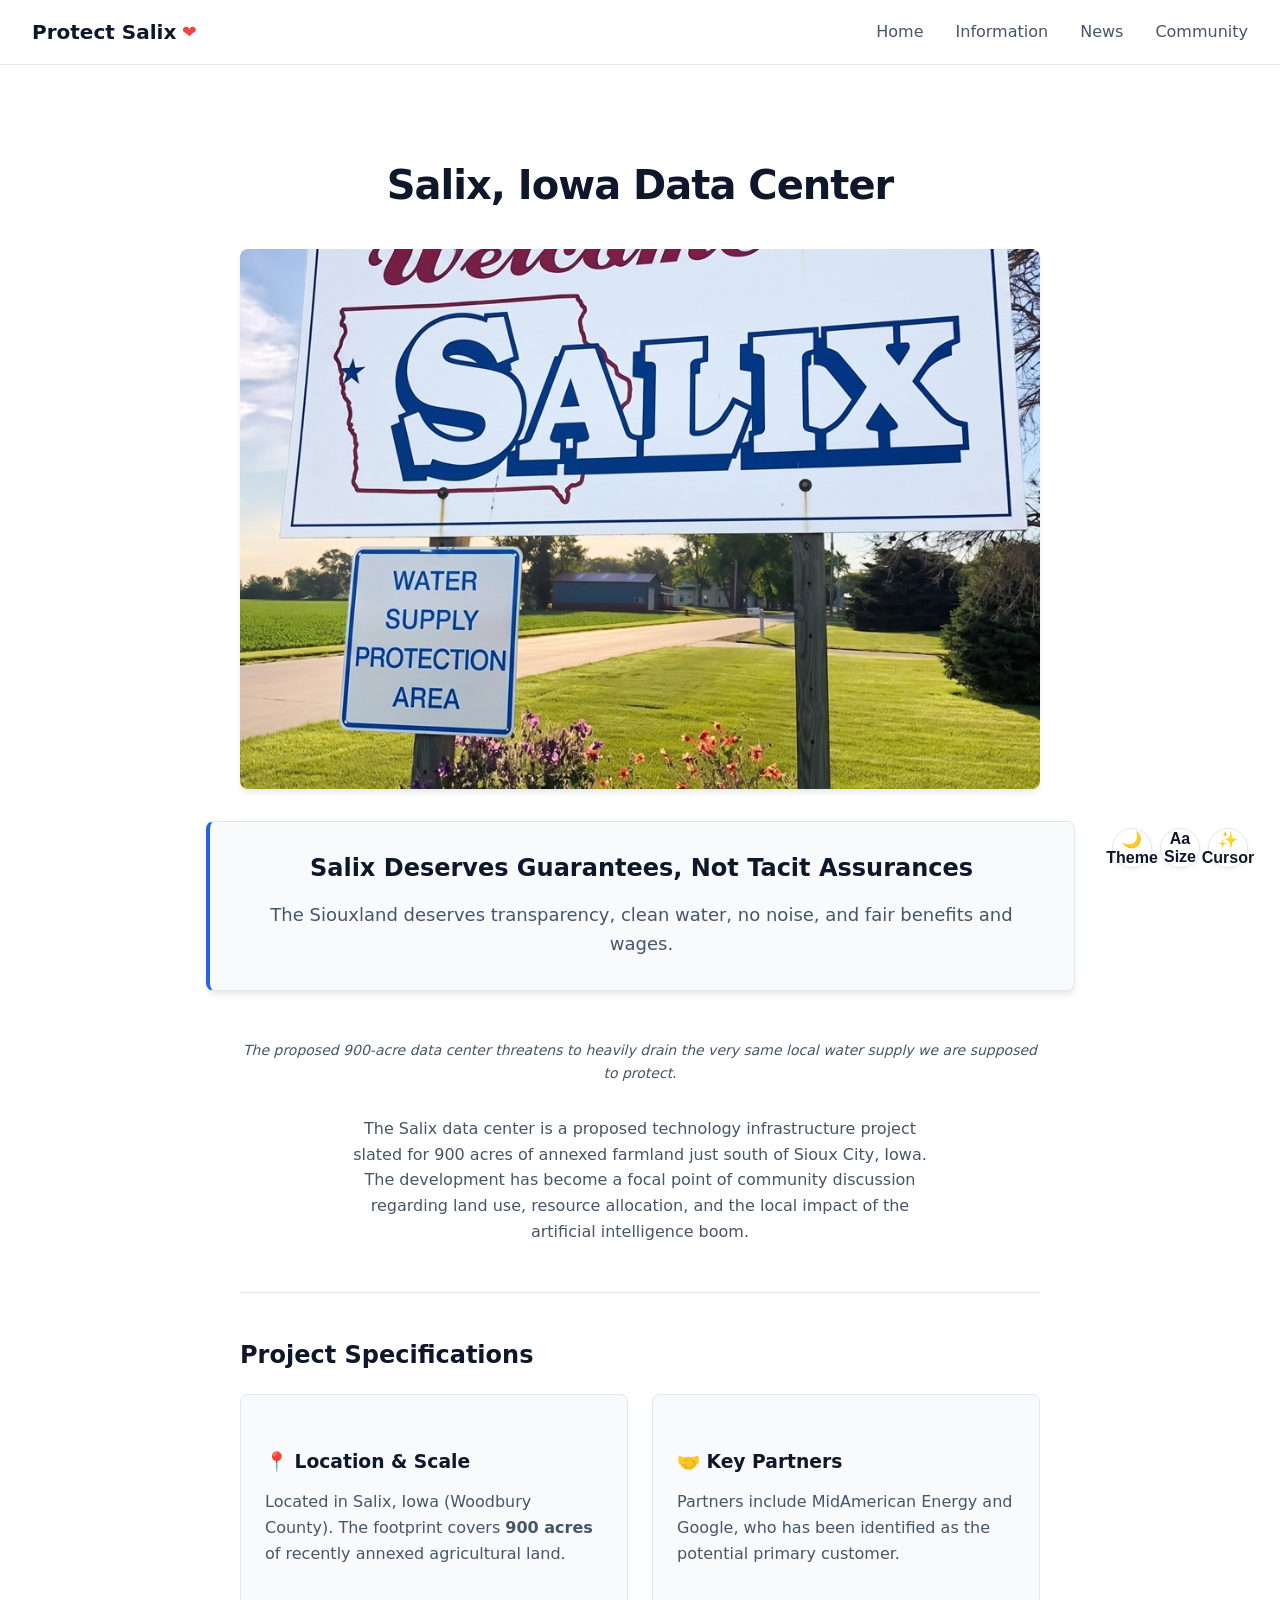
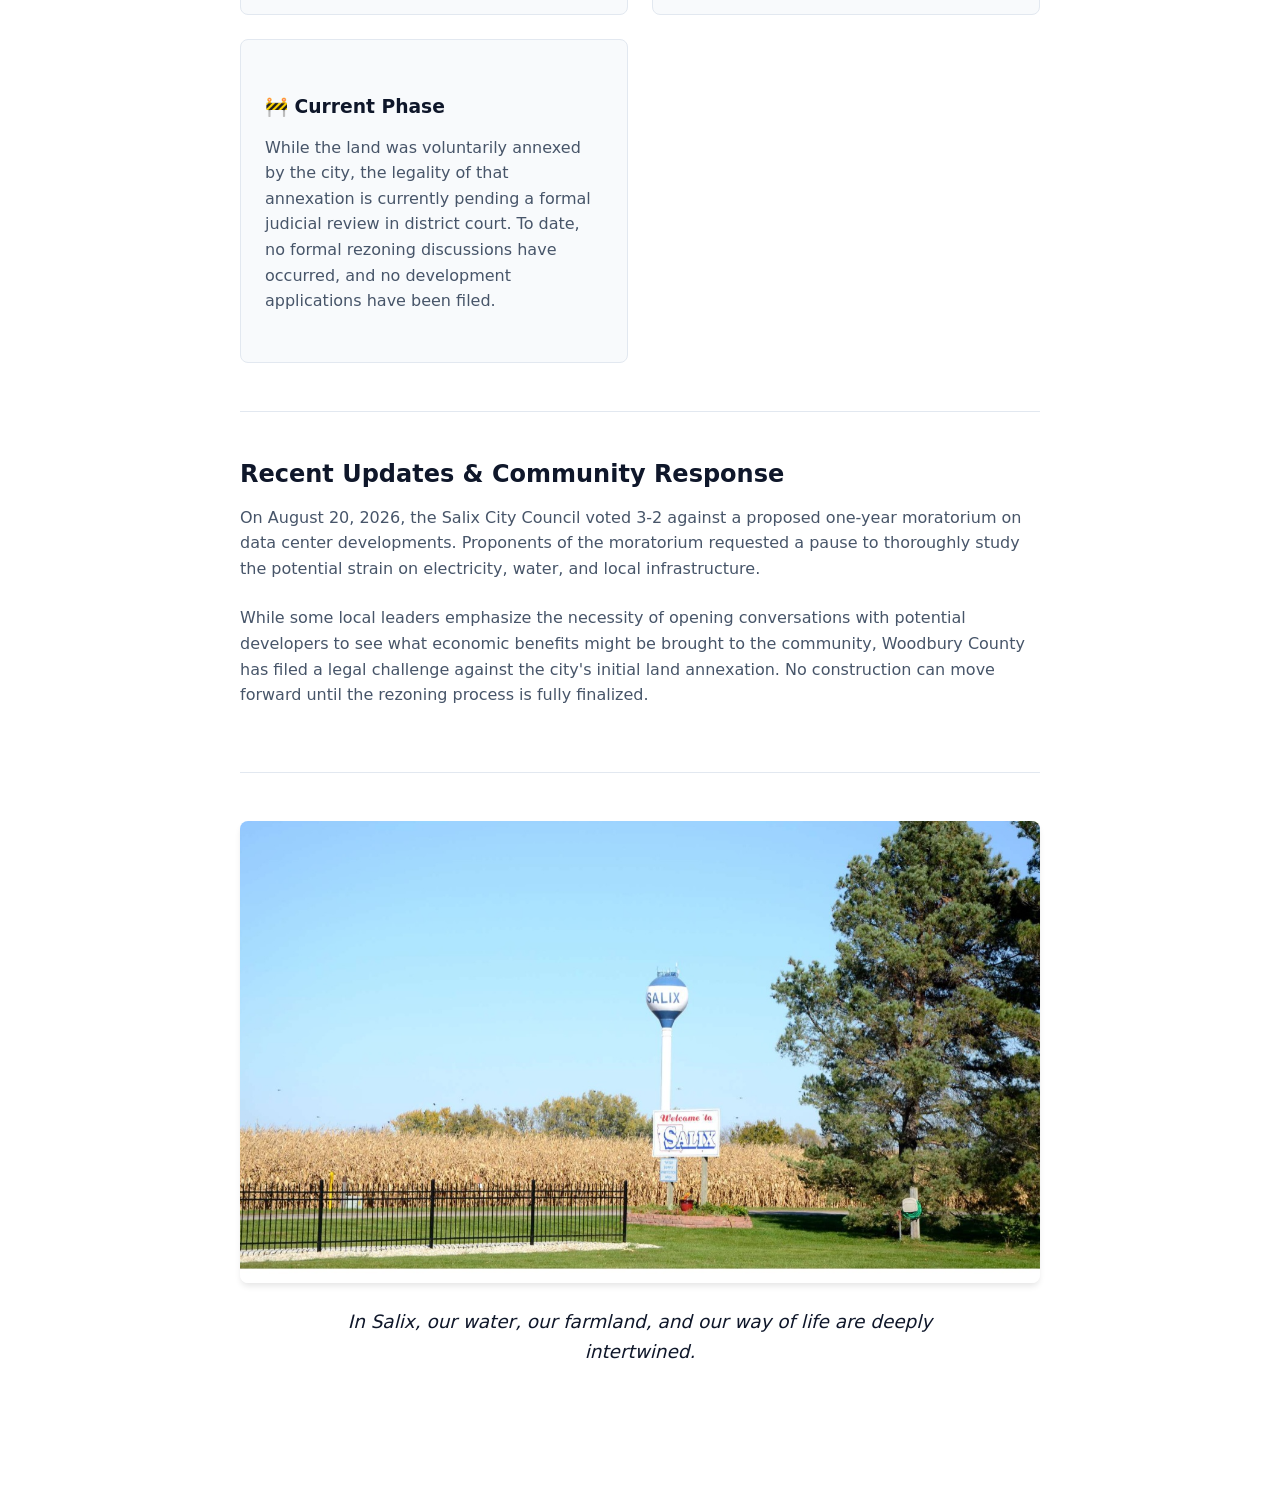
==== index.html @ e9c8220f "Update index.html" ====
<!DOCTYPE html>
<html lang="en">
<head>
    <meta charset="UTF-8">
    <meta name="viewport" content="width=device-width, initial-scale=1.0">
    
    <!-- Primary Meta Tags -->
    <title>Protect Salix ❤️ - Salix, Iowa Data Center</title>
    <meta name="title" content="Salix, Iowa Data Center Project - Protect Salix">
    <meta name="description" content="Information and community advocacy regarding the proposed 900-acre Salix, Iowa Data Center project. Demanding guarantees for water, energy, and infrastructure.">
    <link rel="canonical" href="https://salixiowadatacenter.com/">

    <!-- Open Graph / Facebook -->
    <meta property="og:type" content="website">
    <meta property="og:url" content="https://salixiowadatacenter.com/">
    <meta property="og:title" content="Salix, Iowa Data Center Project - Protect Salix">
    <meta property="og:description" content="The Siouxland deserves transparency, clean water, no noise, and fair benefits and wages. Learn more about the proposed 900-acre data center.">
    <meta property="og:site_name" content="Protect Salix">

    <!-- Twitter -->
    <meta property="twitter:card" content="summary_large_image">
    <meta property="twitter:url" content="https://salixiowadatacenter.com/">
    <meta property="twitter:title" content="Salix, Iowa Data Center Project - Protect Salix">
    <meta property="twitter:description" content="The Siouxland deserves transparency, clean water, no noise, and fair benefits and wages. Learn more about the proposed 900-acre data center.">

    <link rel="stylesheet" href="assets/main.css">
    <script src="assets/nav.js"></script>
</head>
<body>
    
    <site-nav></site-nav>

    <!-- Main content container uses semantic <main> tag for WCAG -->
    <main class="content">
        
        <!-- Unified, Centered Hero Section -->
        <div class="hero-container">
            <h1>Salix, Iowa Data Center</h1>

            <!-- Salix Community Sign (Constrained & Clickable with dynamic caption data) -->
            <img src="assets/images/salixsign02.jpg" alt="Welcome to Salix, Iowa and Water Supply Protection Area sign" class="responsive-img hero-img" onclick="openLightbox(this)" data-caption="The proposed 900-acre data center threatens to heavily drain the very same local water supply we are supposed to protect.">
            
            <!-- Modern Callout Box (Pulled up via CSS to overlap the image) -->
            <div class="callout hero-callout">
                <h2>Salix Deserves Guarantees, Not Tacit Assurances</h2>
                <p>The Siouxland deserves transparency, clean water, no noise, and fair benefits and wages.</p>
            </div>

            <!-- Contextual Environmental Caption -->
            <p class="image-caption" style="margin-bottom: 0;">The proposed 900-acre data center threatens to heavily drain the very same local water supply we are supposed to protect.</p>
        </div>

        <p style="text-align: center; max-width: 600px; margin: 0 auto 3rem auto;">
            The Salix data center is a proposed technology infrastructure project slated for 900 acres of annexed farmland just south of Sioux City, Iowa. The development has become a focal point of community discussion regarding land use, resource allocation, and the local impact of the artificial intelligence boom.
        </p>
        
        <hr>

        <h2>Project Specifications</h2>
        <!-- Modern Card Grid Layout -->
        <div class="card-grid">
            <div class="card">
                <h3>📍 Location & Scale</h3>
                <p>Located in Salix, Iowa (Woodbury County). The footprint covers <strong>900 acres</strong> of recently annexed agricultural land.</p>
            </div>
            <div class="card">
                <h3>🤝 Key Partners</h3>
                <p>Partners include MidAmerican Energy and Google, who has been identified as the potential primary customer.</p>
            </div>
            <div class="card">
                <h3>🚧 Current Phase</h3>
                <p>While the land was voluntarily annexed by the city, the legality of that annexation is currently pending a formal judicial review in district court. To date, no formal rezoning discussions have occurred, and no development applications have been filed.</p>
            </div>
        </div>

        <hr>

        <h2>Recent Updates & Community Response</h2>
        <p>On August 20, 2026, the Salix City Council voted 3-2 against a proposed one-year moratorium on data center developments. Proponents of the moratorium requested a pause to thoroughly study the potential strain on electricity, water, and local infrastructure.</p> 
        
        <p>While some local leaders emphasize the necessity of opening conversations with potential developers to see what economic benefits might be brought to the community, Woodbury County has filed a legal challenge against the city's initial land annexation. No construction can move forward until the rezoning process is fully finalized.</p>

        <!-- Bottom Emphasis Image -->
        <hr style="margin-top: 4rem;">
        
        <div class="hero-container" style="margin-bottom: 1rem;">
            <img src="assets/images/salixsign03.jpg" alt="Salix water tower rising above golden cornfields" class="responsive-img hero-img" style="margin-top: 0;" onclick="openLightbox(this)" data-caption="In Salix, our water, our farmland, and our way of life are deeply intertwined.">
            <p class="image-caption" style="font-size: 1.15rem; font-weight: 500; color: var(--text-color); margin-top: 1.5rem; max-width: 600px;">
                In Salix, our water, our farmland, and our way of life are deeply intertwined.
            </p>
        </div>

    </main>

    <!-- Hidden Lightbox Modal -->
    <div id="image-lightbox" class="lightbox" onclick="this.style.display='none'">
        <span class="lightbox-close" aria-label="Close lightbox">&times;</span>
        <img class="lightbox-content" id="lightbox-img" alt="Enlarged view of the image">
        <div class="lightbox-caption" id="lightbox-text"></div>
    </div>

    <!-- Script to trigger Lightbox dynamically -->
    <script>
        function openLightbox(imgElement) {
            const lightbox = document.getElementById('image-lightbox');
            const lightboxImg = document.getElementById('lightbox-img');
            const lightboxText = document.getElementById('lightbox-text');
            
            lightbox.style.display = "flex";
            lightboxImg.src = imgElement.src;
            
            // Pull the specific caption dynamically from the clicked image
            const caption = imgElement.getAttribute('data-caption');
            if (caption) {
                lightboxText.textContent = caption;
                lightboxText.style.display = "block";
            } else {
                lightboxText.style.display = "none";
            }
        }
    </script>

    <script src="assets/components.js"></script>
</body>
</html>
---- assets/main.css ----
/* ==========================================
   CSS Variables & WCAG 2.1 Theming
   ========================================== */
:root {
    --bg-color: #ffffff;
    --text-color: #0f172a; /* Slate 900 for high contrast */
    --text-muted: #475569; /* Slate 600 */
    --card-bg: #f8fafc;
    --border-color: #e2e8f0;
    --accent: #2563eb; /* Accessible Blue */
    --focus-ring: #3b82f6;
}

body.dark-mode {
    --bg-color: #0f172a; /* Slate 900 */
    --text-color: #f8fafc; /* Slate 50 */
    --text-muted: #94a3b8; /* Slate 400 */
    --card-bg: #1e293b; /* Slate 800 */
    --border-color: #334155; /* Slate 700 */
    --accent: #60a5fa; 
    --focus-ring: #93c5fd;
}

/* ==========================================
   Base & Typography (WCAG Compliant)
   ========================================== */
body {
    background-color: var(--bg-color);
    color: var(--text-color);
    font-family: system-ui, -apple-system, "Segoe UI", Roboto, sans-serif;
    font-size: 16px; /* Base scalable size */
    line-height: 1.6; /* WCAG requires at least 1.5 */
    transition: background-color 0.3s ease, color 0.3s ease, font-size 0.3s ease;
    margin: 0;
    padding: 0;
}

/* WCAG Focus States for Keyboard Navigation */
*:focus-visible {
    outline: 3px solid var(--focus-ring);
    outline-offset: 3px;
    border-radius: 4px;
}

/* Container limits width for readability (WCAG cognitive guidance) */
.content {
    max-width: 800px;
    margin: 0 auto;
    padding: 4rem 2rem;
}

/* Headings */
h1, h2, h3 {
    line-height: 1.2;
    margin-top: 2rem;
    margin-bottom: 1rem;
    color: var(--text-color);
}

h1 {
    font-size: 2.5rem;
    font-weight: 800;
    text-align: center;
    letter-spacing: -0.025em;
}

p {
    margin-bottom: 1.5rem;
    color: var(--text-muted);
}

hr {
    border: 0;
    height: 1px;
    background-color: var(--border-color);
    margin: 3rem 0;
}

/* ==========================================
   Navigation & Mobile Menu
   ========================================== */
.top-nav {
    display: flex;
    justify-content: space-between;
    align-items: center;
    padding: 1rem 2rem;
    background-color: var(--bg-color);
    border-bottom: 1px solid var(--border-color);
    position: sticky;
    top: 0;
    z-index: 1000;
}

.nav-brand {
    font-size: 1.25rem;
    font-weight: 700;
    color: var(--text-color);
    display: flex;
    align-items: center;
}

/* Community Heart Animation */
.nav-heart {
    display: inline-block;
    color: #ef4444; 
    margin-left: 0.35rem;
    font-size: 1.1rem;
    animation: heartbeat 2.5s infinite;
}

@keyframes heartbeat {
    0%, 100% { transform: scale(1); }
    10% { transform: scale(1.2); }
    20% { transform: scale(1); }
    30% { transform: scale(1.2); }
    40% { transform: scale(1); }
}

.nav-links {
    list-style: none;
    display: flex;
    gap: 2rem;
    margin: 0;
    padding: 0;
}

.nav-links a {
    text-decoration: none;
    color: var(--text-muted);
    font-weight: 500;
    transition: color 0.2s ease;
}

.nav-links a:hover {
    color: var(--accent);
}

.mobile-menu-toggle {
    display: none;
    background: transparent;
    border: none;
    color: var(--text-color);
    cursor: pointer;
    padding: 0.5rem;
}

/* ==========================================
   Modern Components (Cards, Callouts & Actions)
   ========================================== */
.callout {
    background-color: var(--card-bg);
    border: 1px solid var(--border-color);
    border-left: 4px solid var(--accent);
    padding: 2rem;
    border-radius: 8px;
    margin: 2rem 0;
    text-align: center;
    box-shadow: 0 4px 6px -1px rgba(0, 0, 0, 0.1);
}

.callout h2 {
    margin-top: 0;
    color: var(--text-color);
    font-size: 1.5rem;
}

.callout p {
    margin-bottom: 0;
    font-size: 1.125rem;
    font-weight: 500;
    color: var(--text-muted);
}

.card-grid {
    display: grid;
    grid-template-columns: repeat(auto-fit, minmax(300px, 1fr));
    gap: 1.5rem;
    margin-top: 1.5rem;
}

.card {
    background-color: var(--card-bg);
    border: 1px solid var(--border-color);
    padding: 1.5rem;
    border-radius: 8px;
}

/* Action Buttons (Community Page) */
.action-container { 
    display: flex; 
    flex-direction: column; 
    gap: 1rem; 
    margin: 2.5rem auto; 
    max-width: 600px; 
}

.action-row { 
    display: flex; 
    gap: 1rem; 
    justify-content: center; 
    flex-wrap: wrap; 
}

.action-btn { 
    display: inline-block; 
    padding: 0.85rem 1.75rem; 
    border-radius: 6px; 
    text-decoration: none; 
    font-weight: 600; 
    text-align: center;
    transition: transform 0.2s, opacity 0.2s, box-shadow 0.2s;
    color: #fff !important;
    box-shadow: 0 4px 6px -1px rgba(0,0,0,0.1);
    flex: 1 1 auto;
    min-width: 200px;
}

.action-btn:hover { 
    opacity: 0.9; 
    transform: translateY(-2px); 
    text-decoration: none; 
    box-shadow: 0 6px 8px -1px rgba(0,0,0,0.15); 
}

/* Unique Colors for Buttons */
.btn-city { background-color: #059669 !important; } /* Emerald Green */
.btn-county { background-color: #475569 !important; } /* Slate Gray */
.btn-petition { background-color: #e11d48 !important; } /* Crimson Red */
.btn-fb { background-color: #1877f2 !important; } /* Official Facebook Blue */

/* Contact Cards Typography */
.contact-role { font-size: 0.85rem; color: var(--text-muted); text-transform: uppercase; letter-spacing: 0.05em; font-weight: 600; display: block; margin-bottom: 0.25rem;}
.contact-link { color: var(--accent); text-decoration: none; font-weight: 500; display: block; margin-top: 0.25rem; }
.contact-link:hover { text-decoration: underline; }

/* ==========================================
   Bottom Right Floating Controls
   ========================================== */
.floating-controls {
    position: fixed;
    bottom: 2rem;
    right: 2rem;
    display: flex;
    flex-direction: row; 
    gap: 0.5rem;
    z-index: 1001; 
}

.floating-controls button {
    background-color: var(--bg-color);
    color: var(--text-color);
    border: 1px solid var(--border-color);
    width: 40px;
    height: 40px;
    border-radius: 50%;
    cursor: pointer;
    font-weight: 600;
    font-size: 1rem;
    display: flex;
    align-items: center;
    justify-content: center;
    transition: all 0.2s ease;
    box-shadow: 0 2px 4px rgba(0,0,0,0.05);
}

.floating-controls button:hover {
    background-color: var(--card-bg);
    transform: translateY(-2px);
}

.floating-controls button[aria-pressed="true"] {
    background-color: var(--text-color);
    color: var(--bg-color);
    border-color: var(--text-color);
}

/* ==========================================
   Cursor Dot Trailer
   ========================================== */
.cursor-dot {
    position: fixed;
    width: 8px;
    height: 8px;
    background-color: var(--accent);
    box-shadow: 0 0 12px var(--accent);
    border-radius: 50%;
    pointer-events: none;
    transform: translate(-50%, -50%);
    animation: fadeOutDot 3.5s ease-out forwards;
    z-index: 9999;
    will-change: transform, opacity;
}

@keyframes fadeOutDot {
    0% { opacity: 1; transform: translate(-50%, -50%) scale(var(--start-scale, 1)); }
    100% { opacity: 0; transform: translate(-50%, -50%) scale(0); }
}

/* ==========================================
   Hero Section Layout
   ========================================== */
.hero-container {
    display: flex;
    flex-direction: column;
    align-items: center;
    margin-bottom: 2rem;
}

.hero-img {
    width: 100%;
    max-height: 60vh; 
    min-height: 350px;
    object-fit: cover; 
    object-position: center bottom; 
    cursor: zoom-in;
    margin: 1.5rem auto 0 auto; 
    border-radius: 8px;
    box-shadow: 0 4px 6px -1px rgba(0, 0, 0, 0.1);
    transition: transform 0.2s ease, box-shadow 0.2s ease;
}

.hero-img:hover {
    box-shadow: 0 8px 15px -3px rgba(0, 0, 0, 0.2);
}

.hero-callout {
    position: relative;
    margin-top: 2rem; 
    width: 100%; 
    box-shadow: 0 4px 6px -1px rgba(0, 0, 0, 0.1);
}

/* General Image Caption */
.image-caption {
    font-size: 0.875rem;
    color: var(--text-muted);
    text-align: center;
    font-style: italic;
    margin-bottom: 2.5rem;
    margin-top: 1rem;
}

/* ==========================================
   Lightbox Modal Overlay
   ========================================== */
.lightbox {
    display: none;
    position: fixed;
    z-index: 9999;
    left: 0;
    top: 0;
    width: 100%;
    height: 100%;
    background-color: rgba(0, 0, 0, 0.85);
    align-items: center;
    justify-content: center;
    flex-direction: column;
    padding: 2rem;
    box-sizing: border-box;
    cursor: zoom-out;
    backdrop-filter: blur(4px);
}

.lightbox-content {
    max-width: 100%;
    max-height: 85vh;
    border-radius: 8px;
    box-shadow: 0 0 20px rgba(0, 0, 0, 0.5);
    object-fit: contain;
}

.lightbox-close {
    position: absolute;
    top: 20px;
    right: 30px;
    color: #f8fafc;
    font-size: 3rem;
    font-weight: bold;
    cursor: pointer;
    line-height: 1;
    transition: color 0.2s ease;
}

.lightbox-close:hover {
    color: #ef4444;
}

.lightbox-caption {
    margin-top: 1rem;
    color: #f8fafc;
    font-size: 1.125rem;
    text-align: center;
    max-width: 800px;
    font-weight: 500;
}

/* ==========================================
   Mobile & Tablet Optimizations
   ========================================== */
@media (max-width: 768px) {
    /* Main container breathing room */
    .content {
        padding: 2rem 1.25rem;
    }
    
    /* Scale down headers */
    h1 {
        font-size: 2rem;
        margin-top: 1rem;
    }

    /* Fix the hero image crop for phones */
    .hero-img {
        min-height: auto; /* Removes the rigid desktop height */
        aspect-ratio: 4 / 3; /* Forces a landscape rectangle regardless of screen width */
        max-height: none;
    }
    
    /* Adjust Callout Box */
    .callout {
        padding: 1.5rem 1rem;
    }
    .callout h2 {
        font-size: 1.25rem;
    }

    /* Tucks the floating controls tighter into the corner */
    .floating-controls {
        bottom: 1rem;
        right: 1rem;
        transform: scale(0.9);
        transform-origin: bottom right;
    }

    /* Mobile Nav Rules */
    .mobile-menu-toggle {
        display: block;
    }
    .nav-links {
        display: none;
        flex-direction: column;
        position: absolute;
        top: 100%;
        left: 0;
        right: 0;
        background-color: var(--bg-color);
        padding: 0.5rem 0;
        border-bottom: 1px solid var(--border-color);
        box-shadow: 0 4px 6px -1px rgba(0, 0, 0, 0.1);
        gap: 0; 
    }
    .nav-links.active {
        display: flex;
    }
    .nav-links li {
        width: 100%;
    }
    .nav-links a {
        display: block;
        padding: 1rem 2rem;
        width: 100%;
        box-sizing: border-box;
    }
    .nav-links a:hover {
        background-color: var(--card-bg);
    }
}
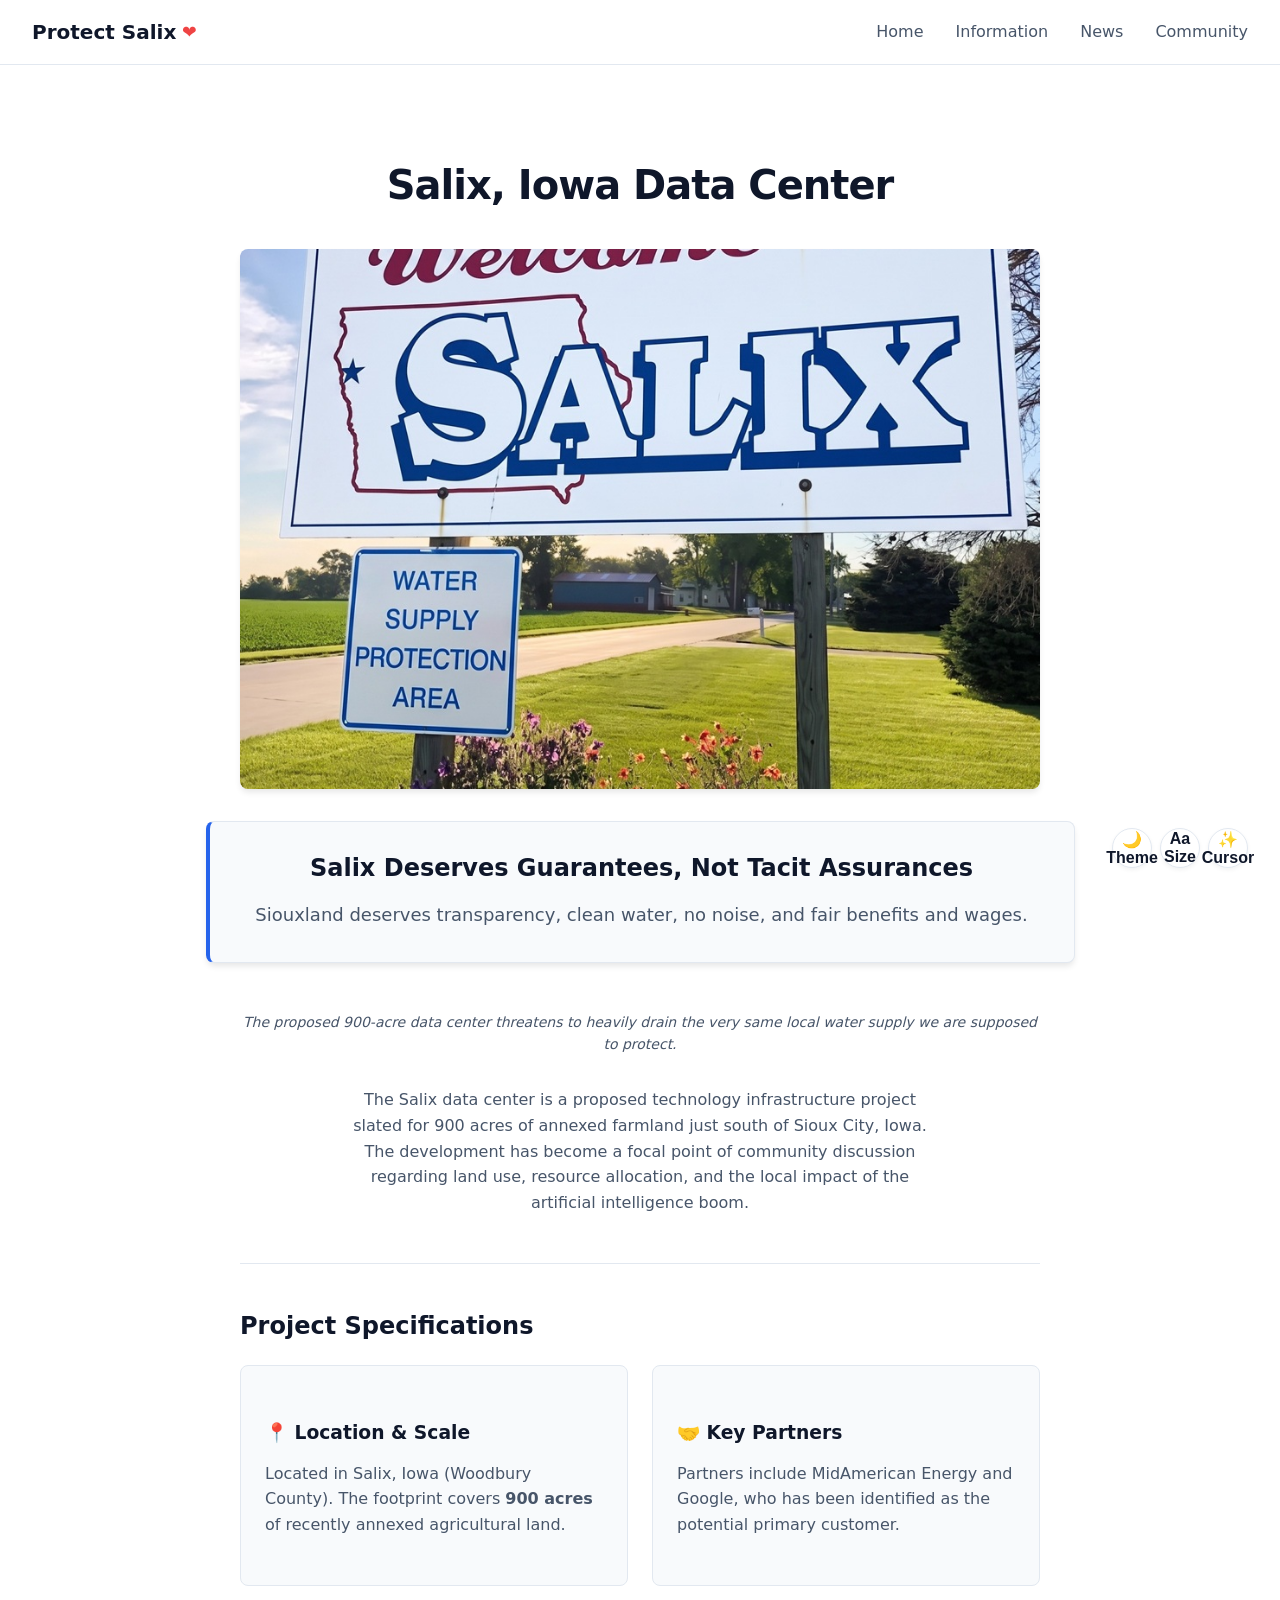
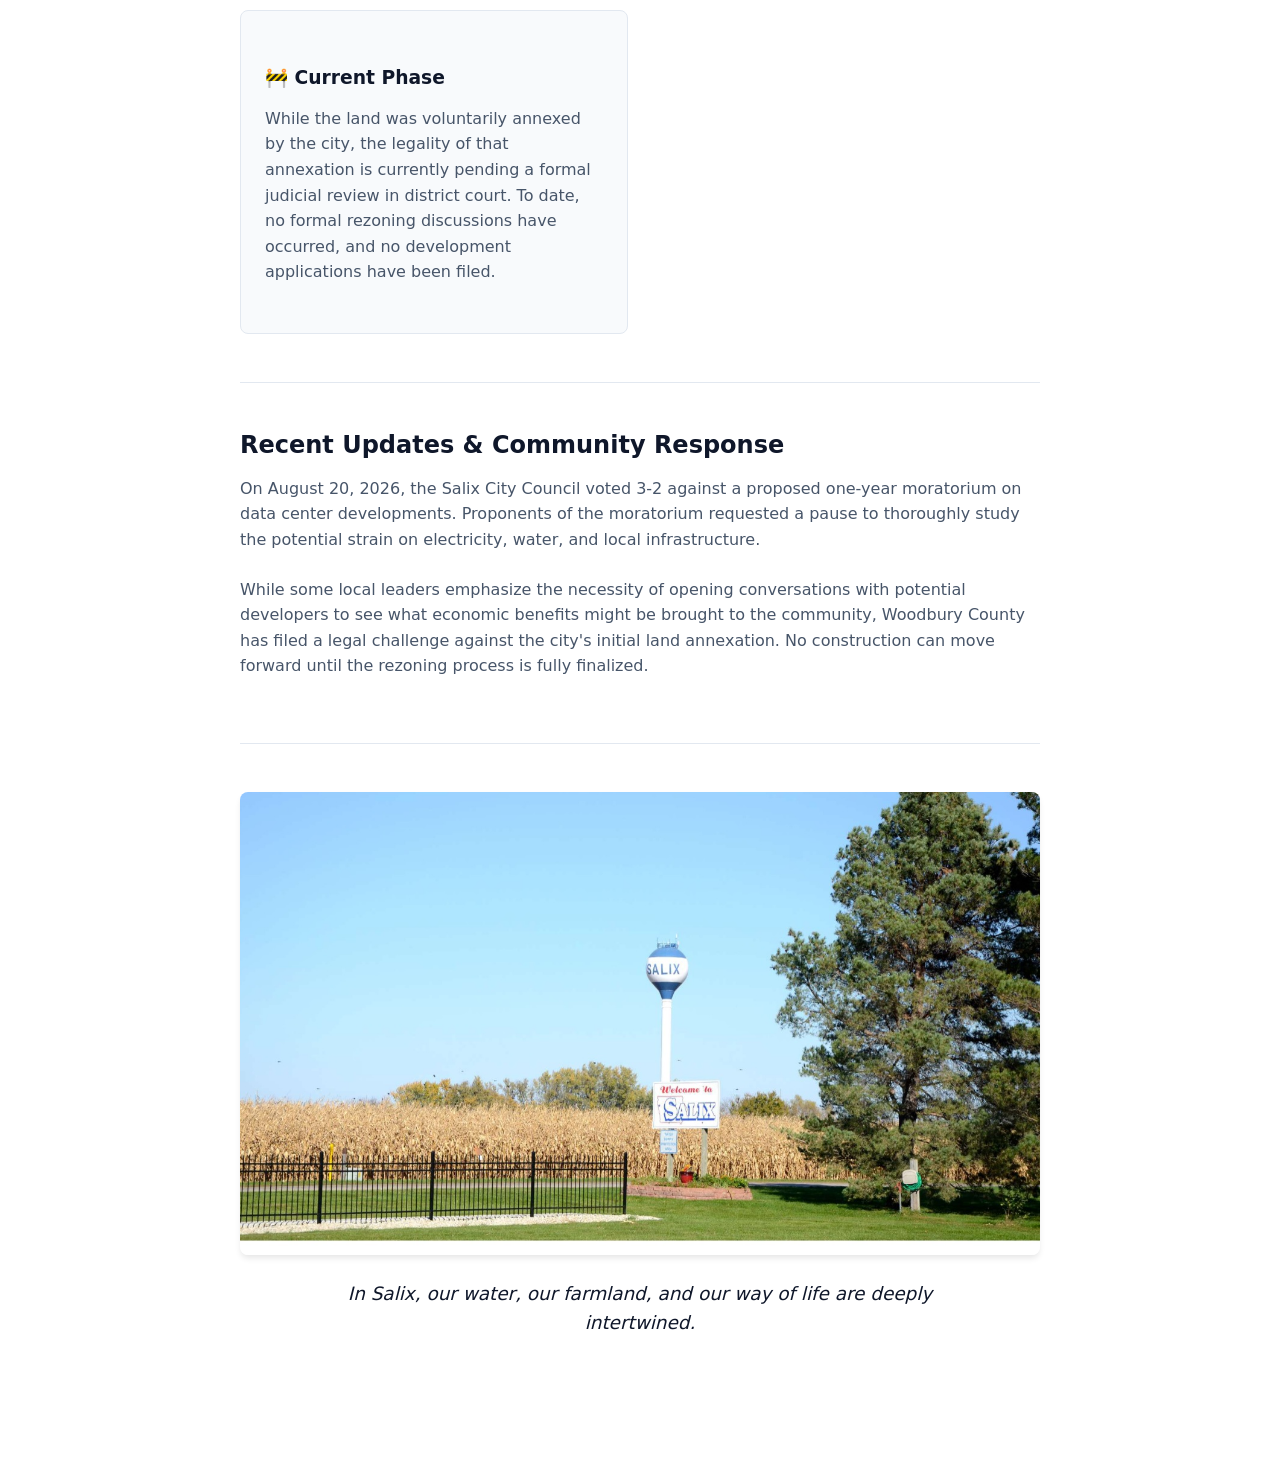
==== commit b256e769: "Update index.html" ====
--- a/index.html
+++ b/index.html
@@ -14,16 +14,17 @@
     <meta property="og:type" content="website">
     <meta property="og:url" content="https://salixiowadatacenter.com/">
     <meta property="og:title" content="Salix, Iowa Data Center Project - Protect Salix">
-    <meta property="og:description" content="The Siouxland deserves transparency, clean water, no noise, and fair benefits and wages. Learn more about the proposed 900-acre data center.">
+    <meta property="og:description" content="Siouxland deserves transparency, clean water, no noise, and fair benefits and wages. Learn more about the proposed 900-acre data center.">
     <meta property="og:site_name" content="Protect Salix">
 
     <!-- Twitter -->
     <meta property="twitter:card" content="summary_large_image">
     <meta property="twitter:url" content="https://salixiowadatacenter.com/">
     <meta property="twitter:title" content="Salix, Iowa Data Center Project - Protect Salix">
-    <meta property="twitter:description" content="The Siouxland deserves transparency, clean water, no noise, and fair benefits and wages. Learn more about the proposed 900-acre data center.">
+    <meta property="twitter:description" content="Siouxland deserves transparency, clean water, no noise, and fair benefits and wages. Learn more about the proposed 900-acre data center.">
 
-    <link rel="stylesheet" href="assets/main.css">
+    <!-- Cache-busting version parameter added below -->
+    <link rel="stylesheet" href="assets/main.css?v=3">
     <script src="assets/nav.js"></script>
 </head>
 <body>
@@ -43,7 +44,7 @@
             <!-- Modern Callout Box (Pulled up via CSS to overlap the image) -->
             <div class="callout hero-callout">
                 <h2>Salix Deserves Guarantees, Not Tacit Assurances</h2>
-                <p>The Siouxland deserves transparency, clean water, no noise, and fair benefits and wages.</p>
+                <p>Siouxland deserves transparency, clean water, no noise, and fair benefits and wages.</p>
             </div>
 
             <!-- Contextual Environmental Caption -->
--- a/assets/main.css
+++ b/assets/main.css
@@ -183,6 +183,23 @@
     border: 1px solid var(--border-color);
     padding: 1.5rem;
     border-radius: 8px;
+}
+
+/* Inset Box for Meeting Videos */
+.video-inset {
+    margin-top: 1rem; 
+    padding: 0.75rem; 
+    background-color: rgba(245, 158, 11, 0.05); /* Very light amber tint */
+    border-radius: 6px; 
+    border: 1px solid rgba(245, 158, 11, 0.2);
+}
+
+/* Ensure the text inside the inset respects dark mode */
+.video-inset p {
+    color: var(--text-color) !important;
+}
+.video-inset span {
+    color: var(--text-muted) !important;
 }
 
 /* Action Buttons (Community Page) */
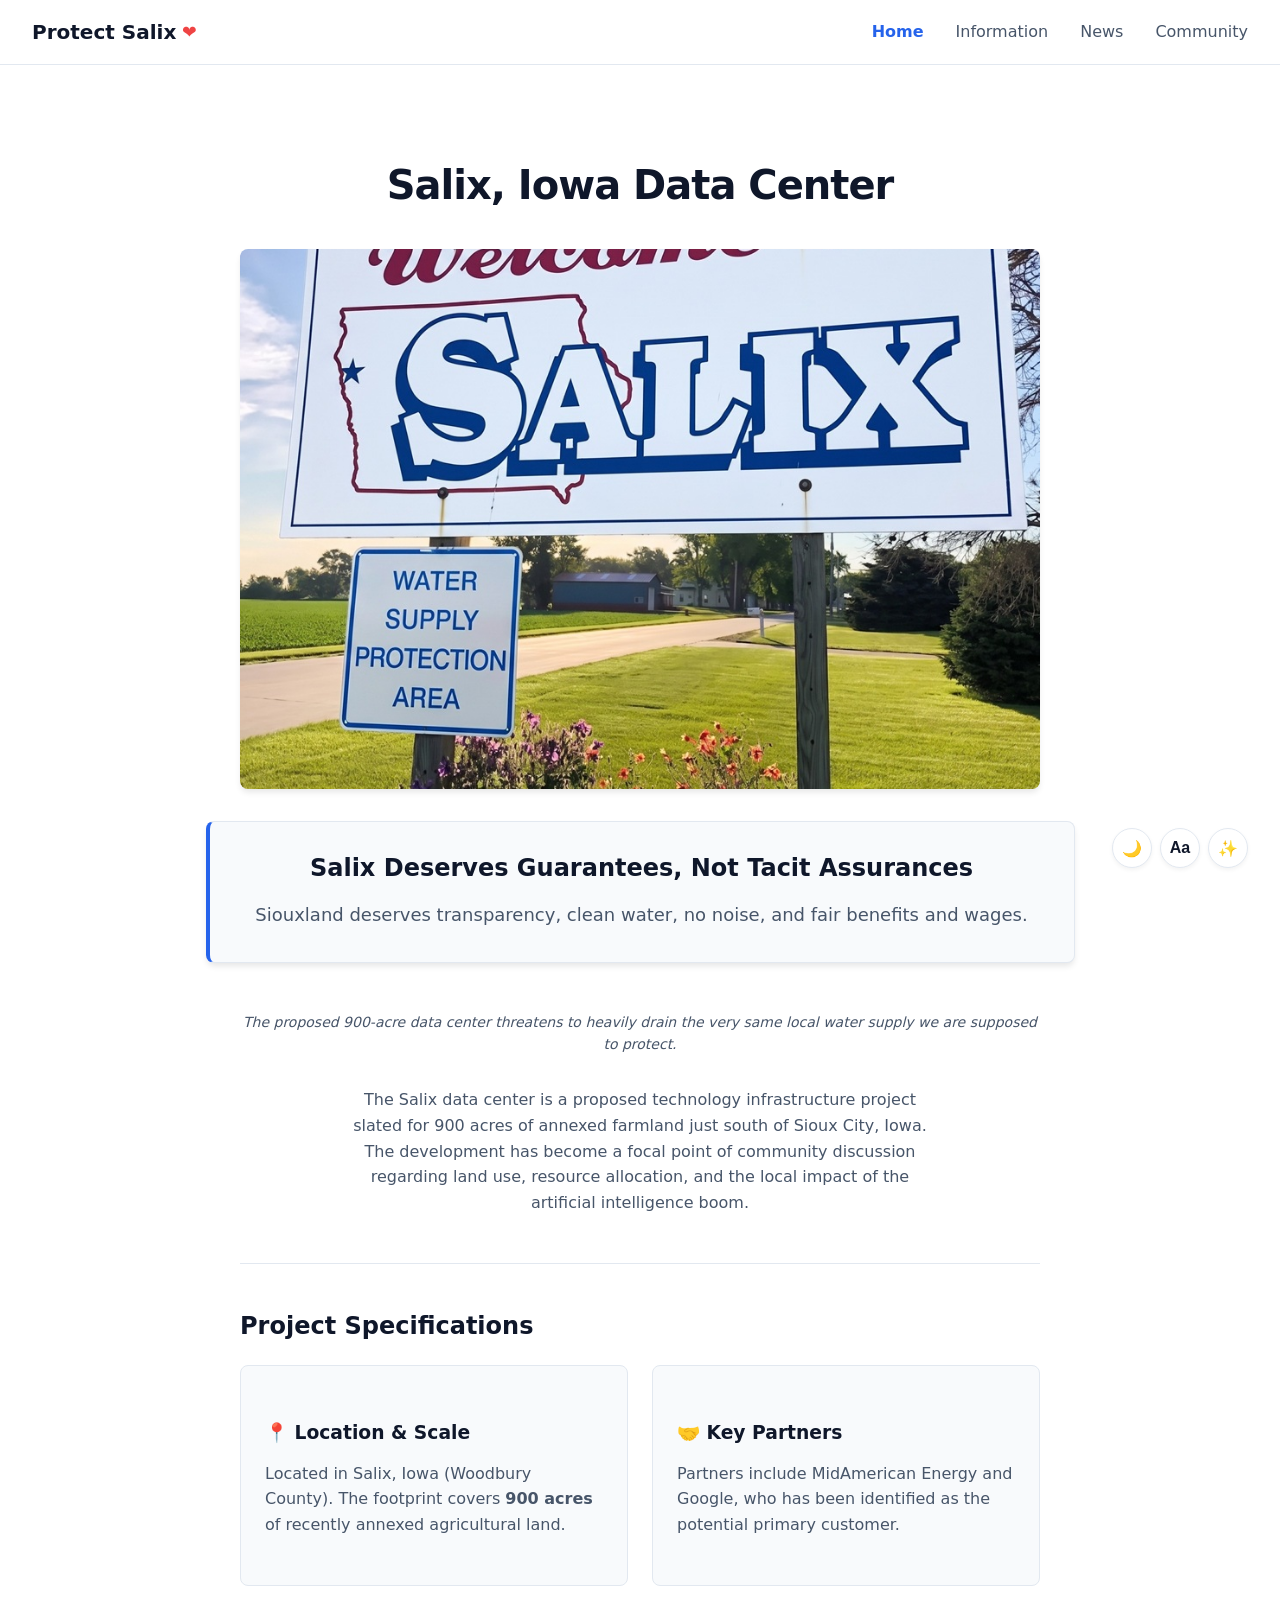
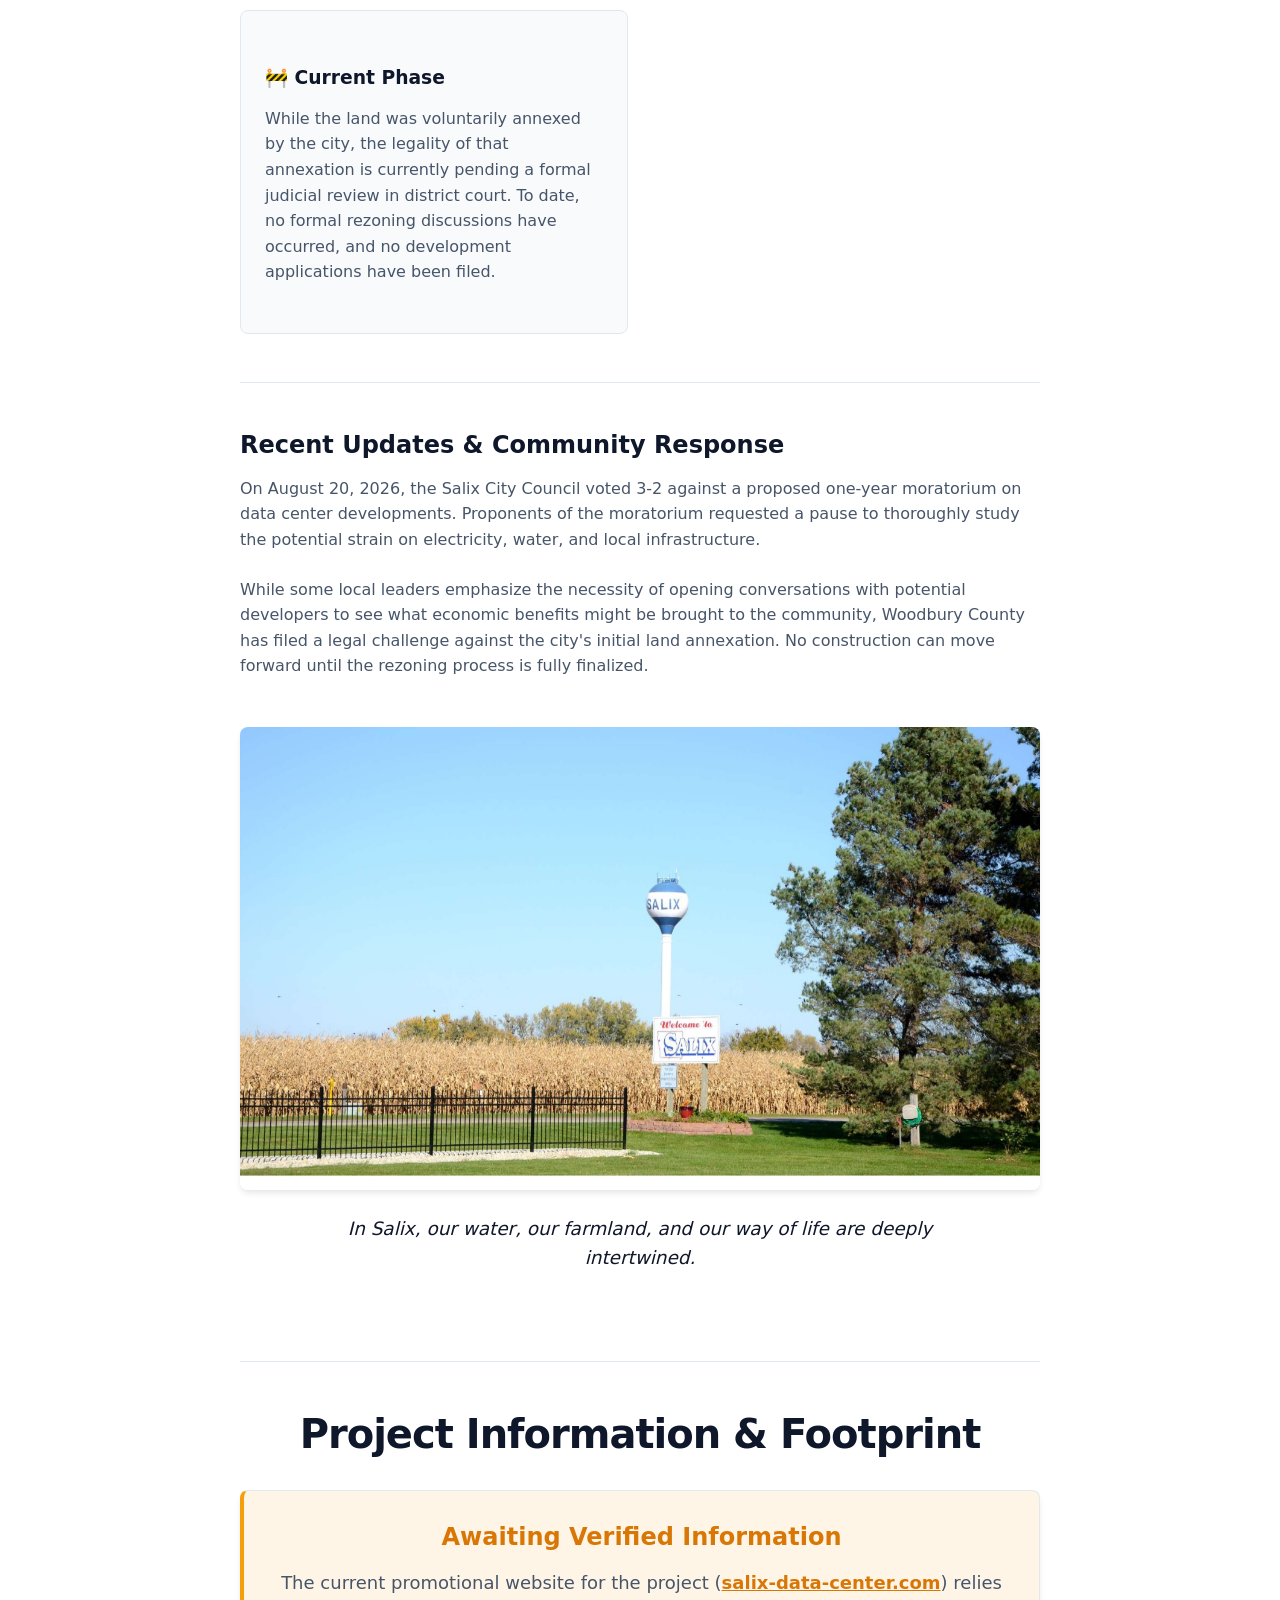
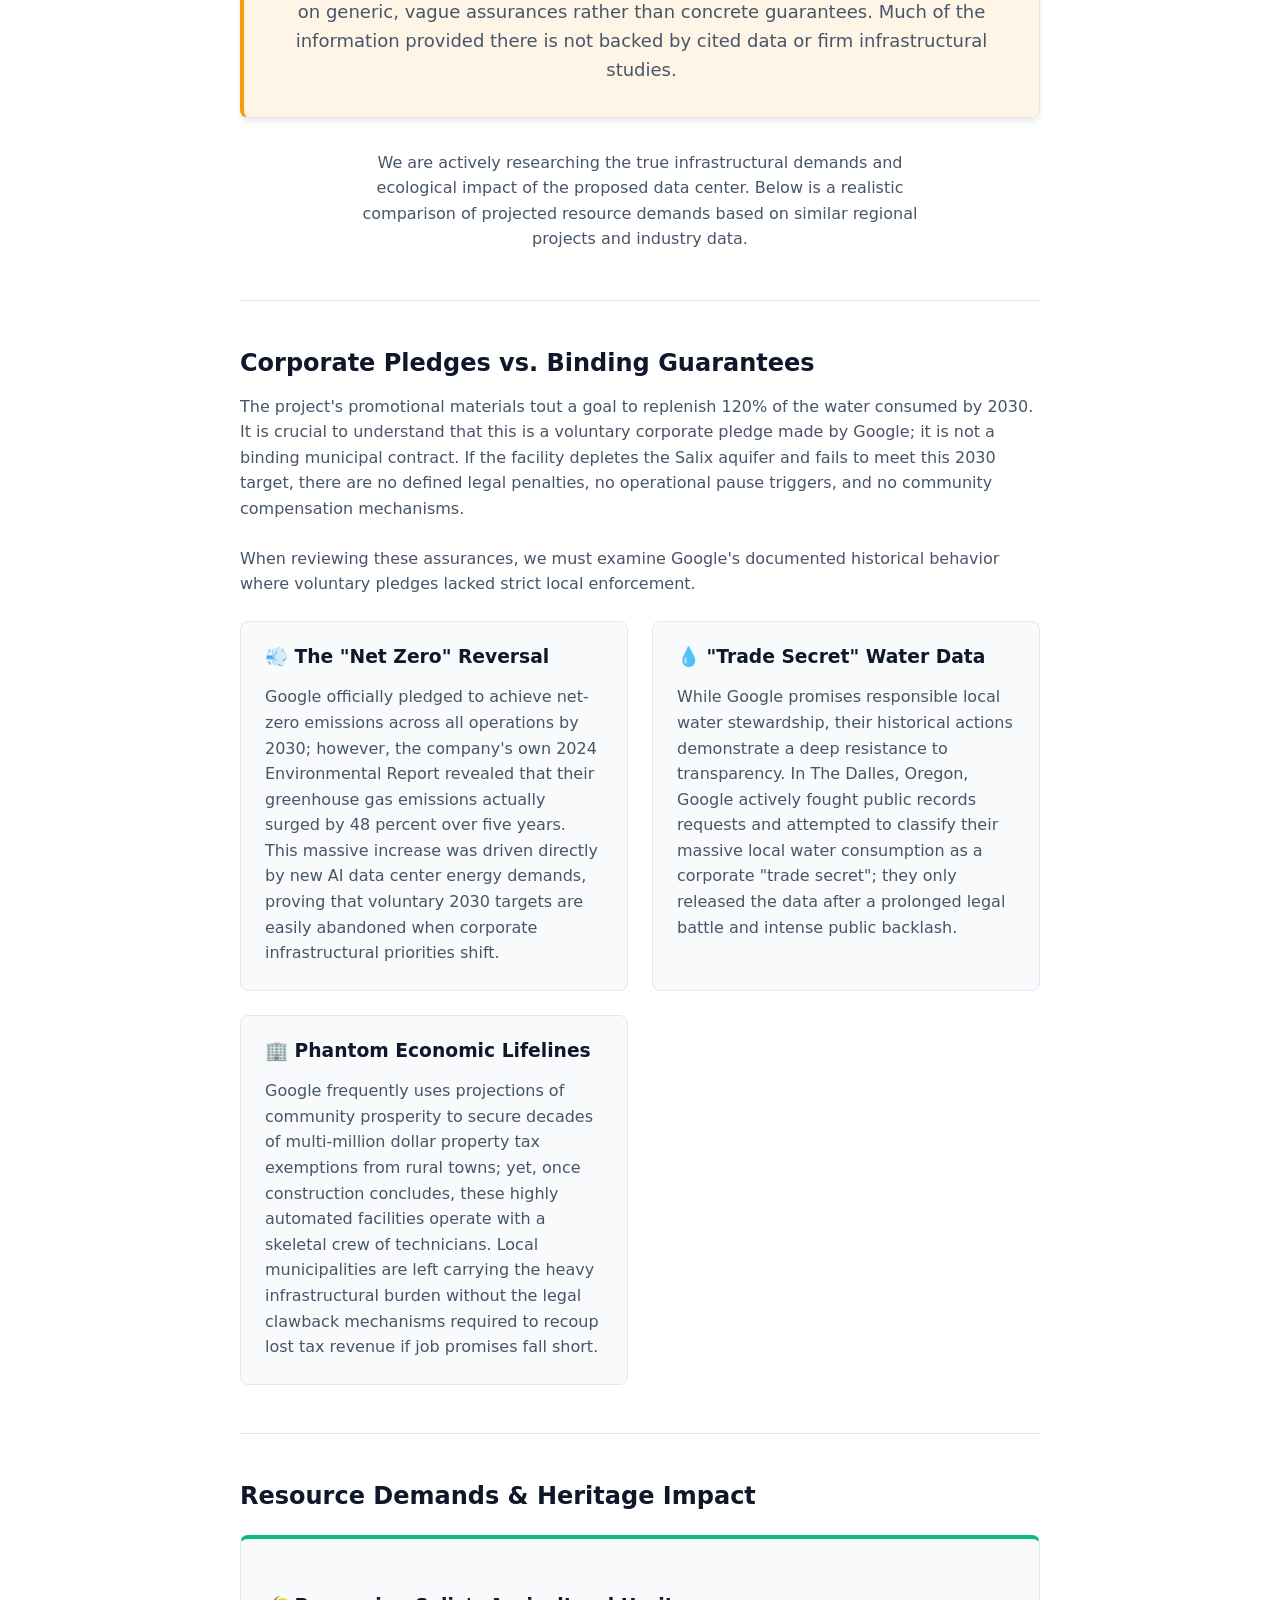
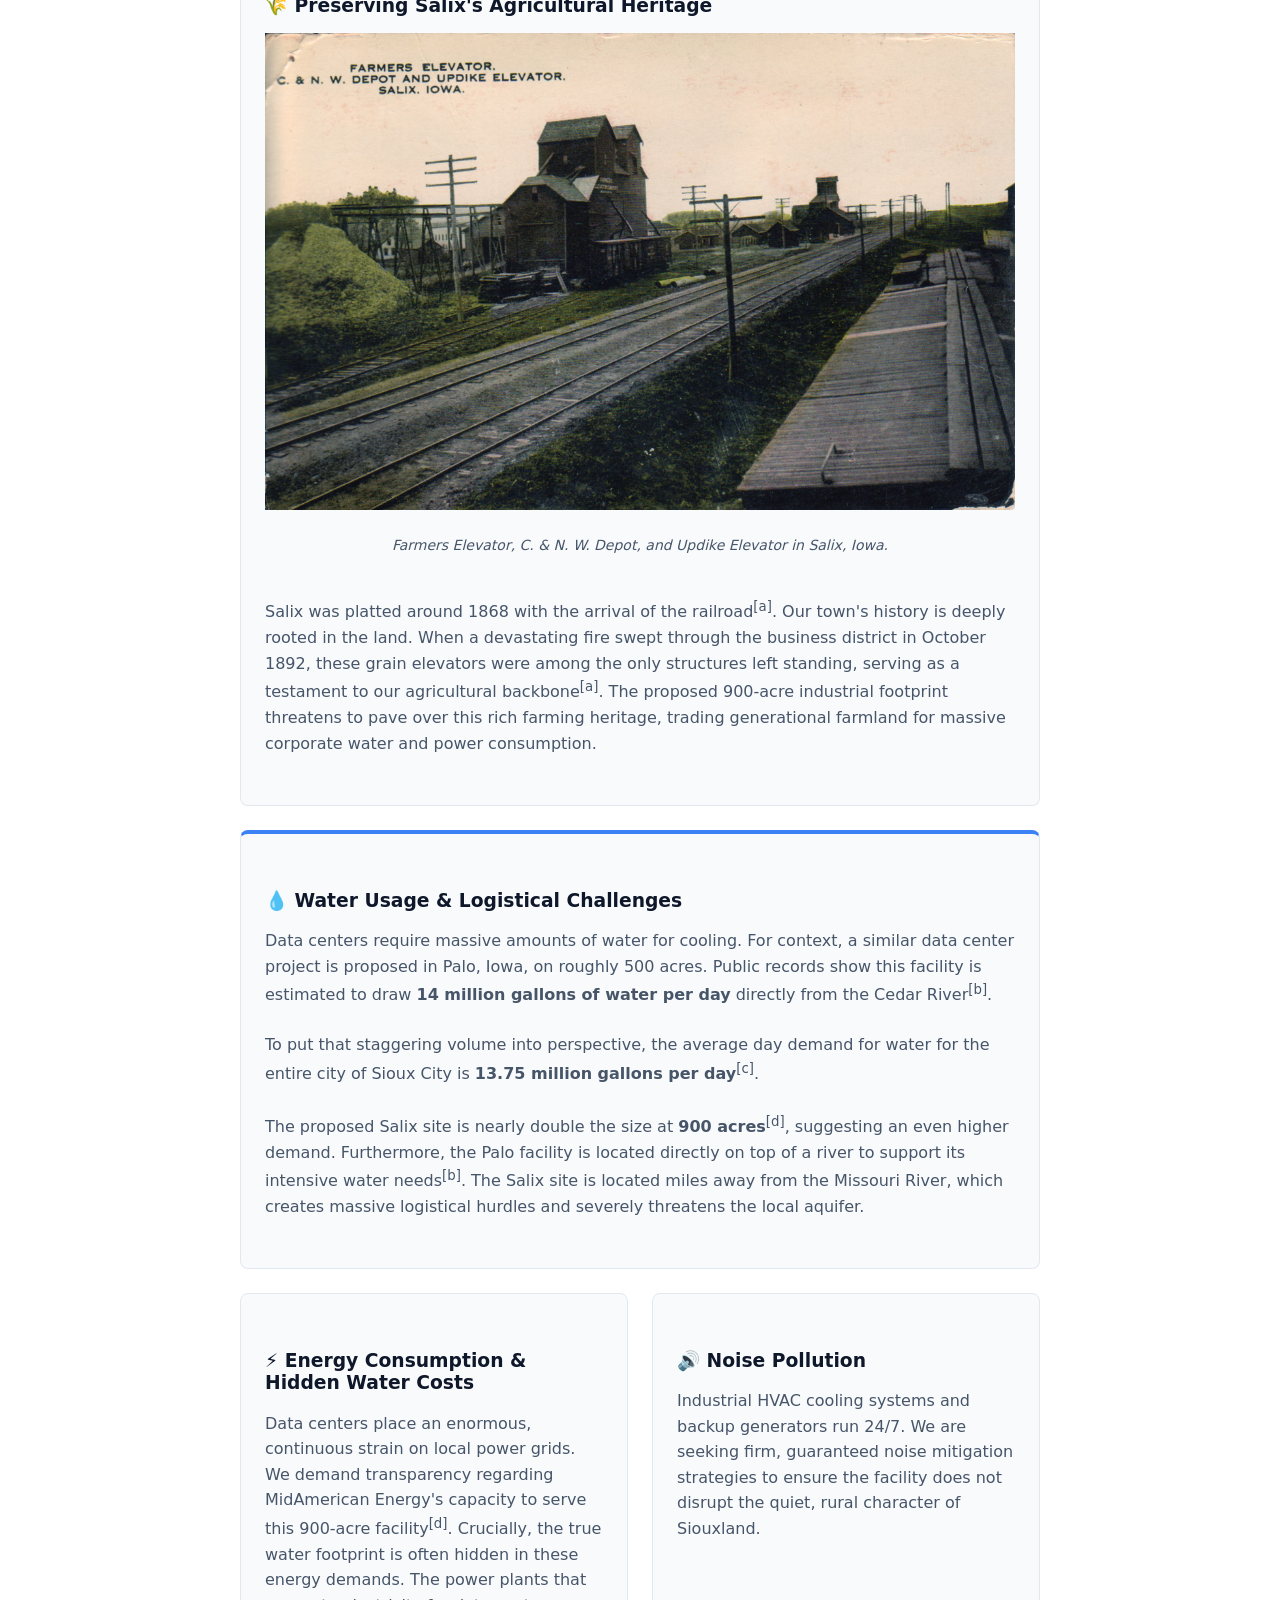
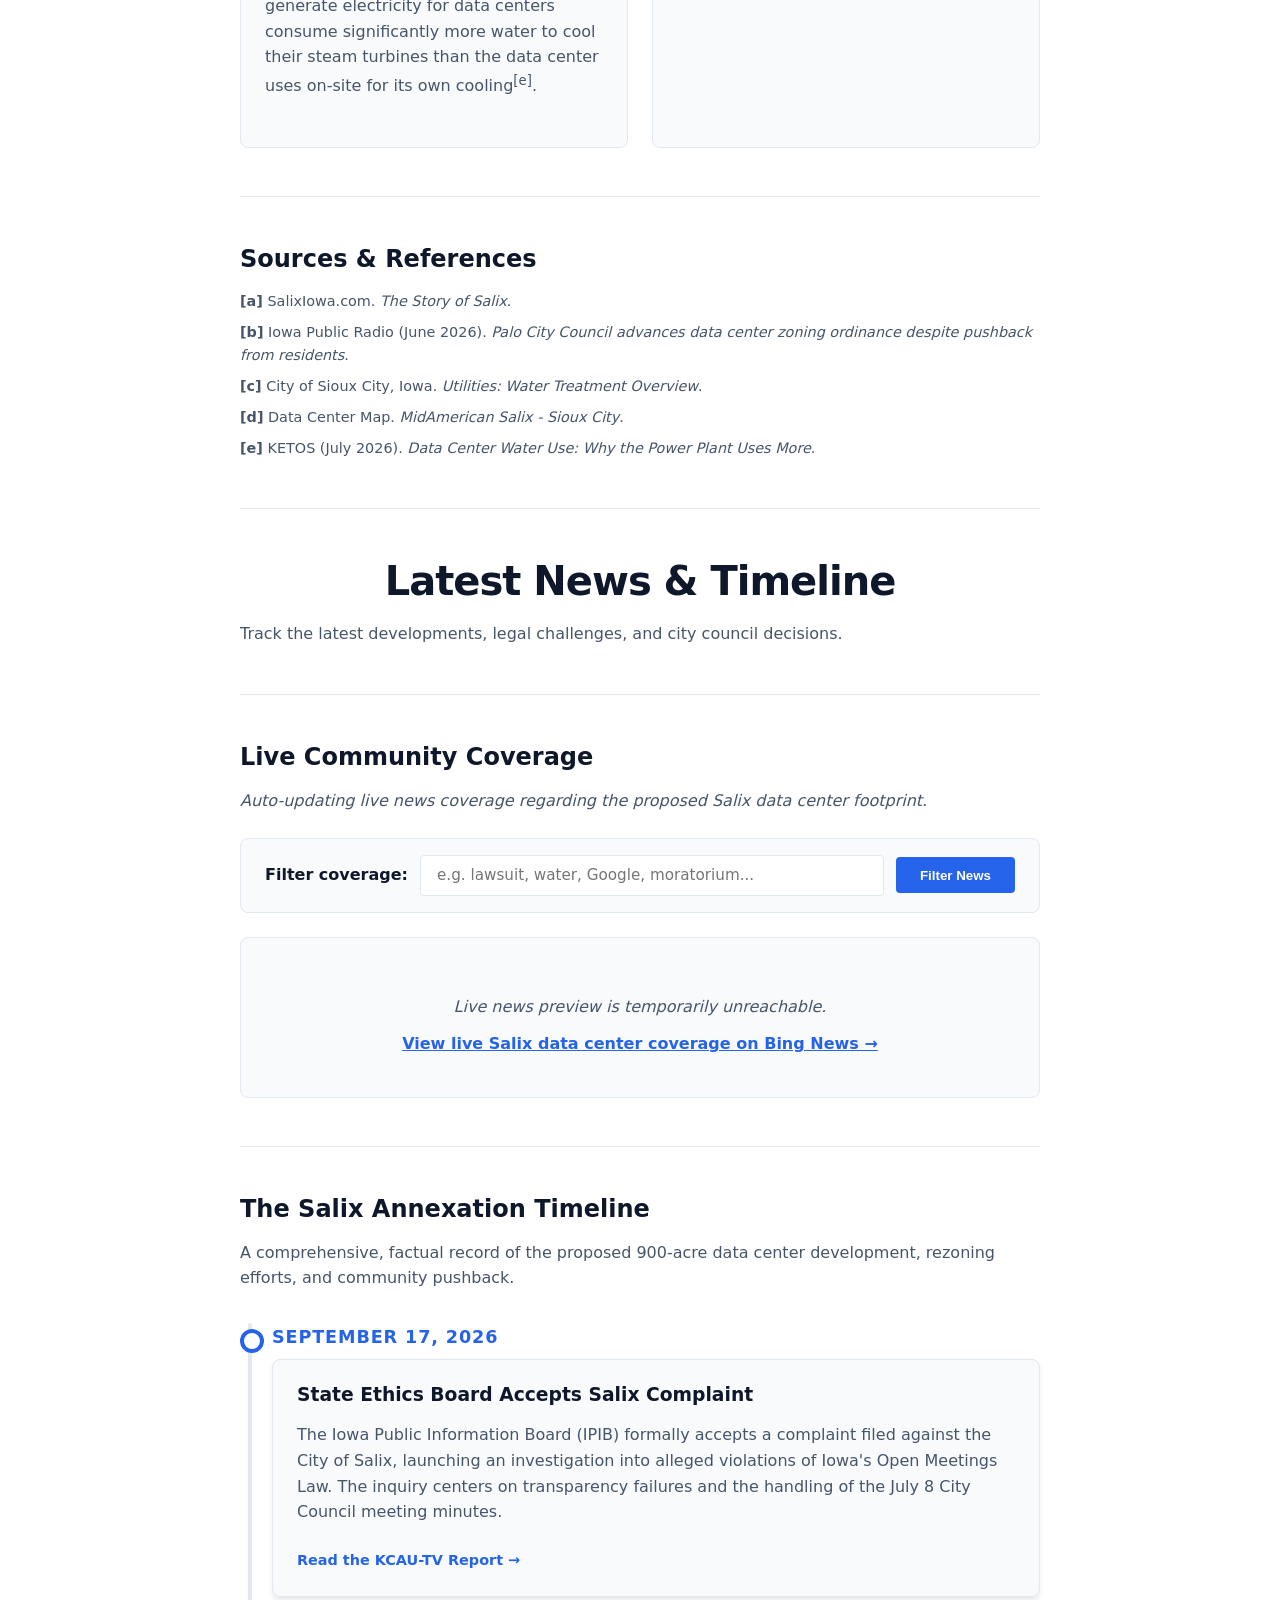
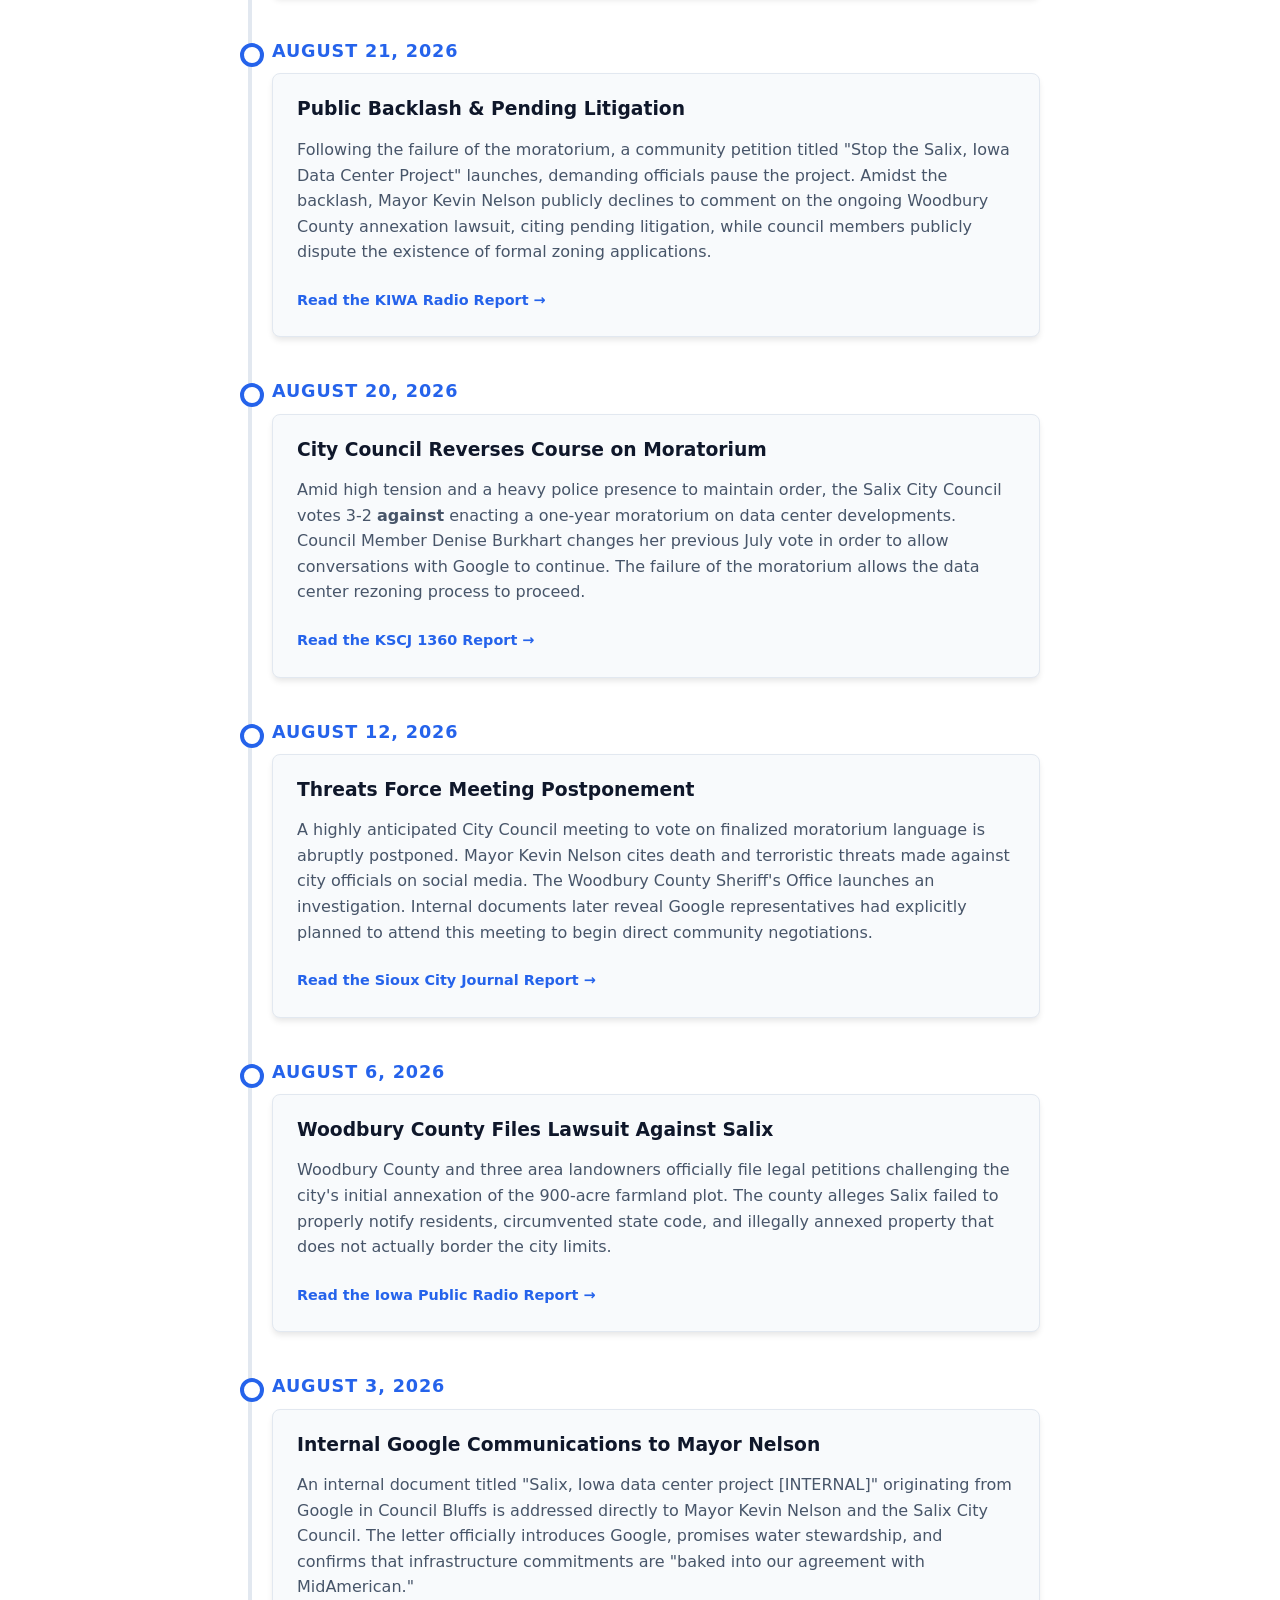
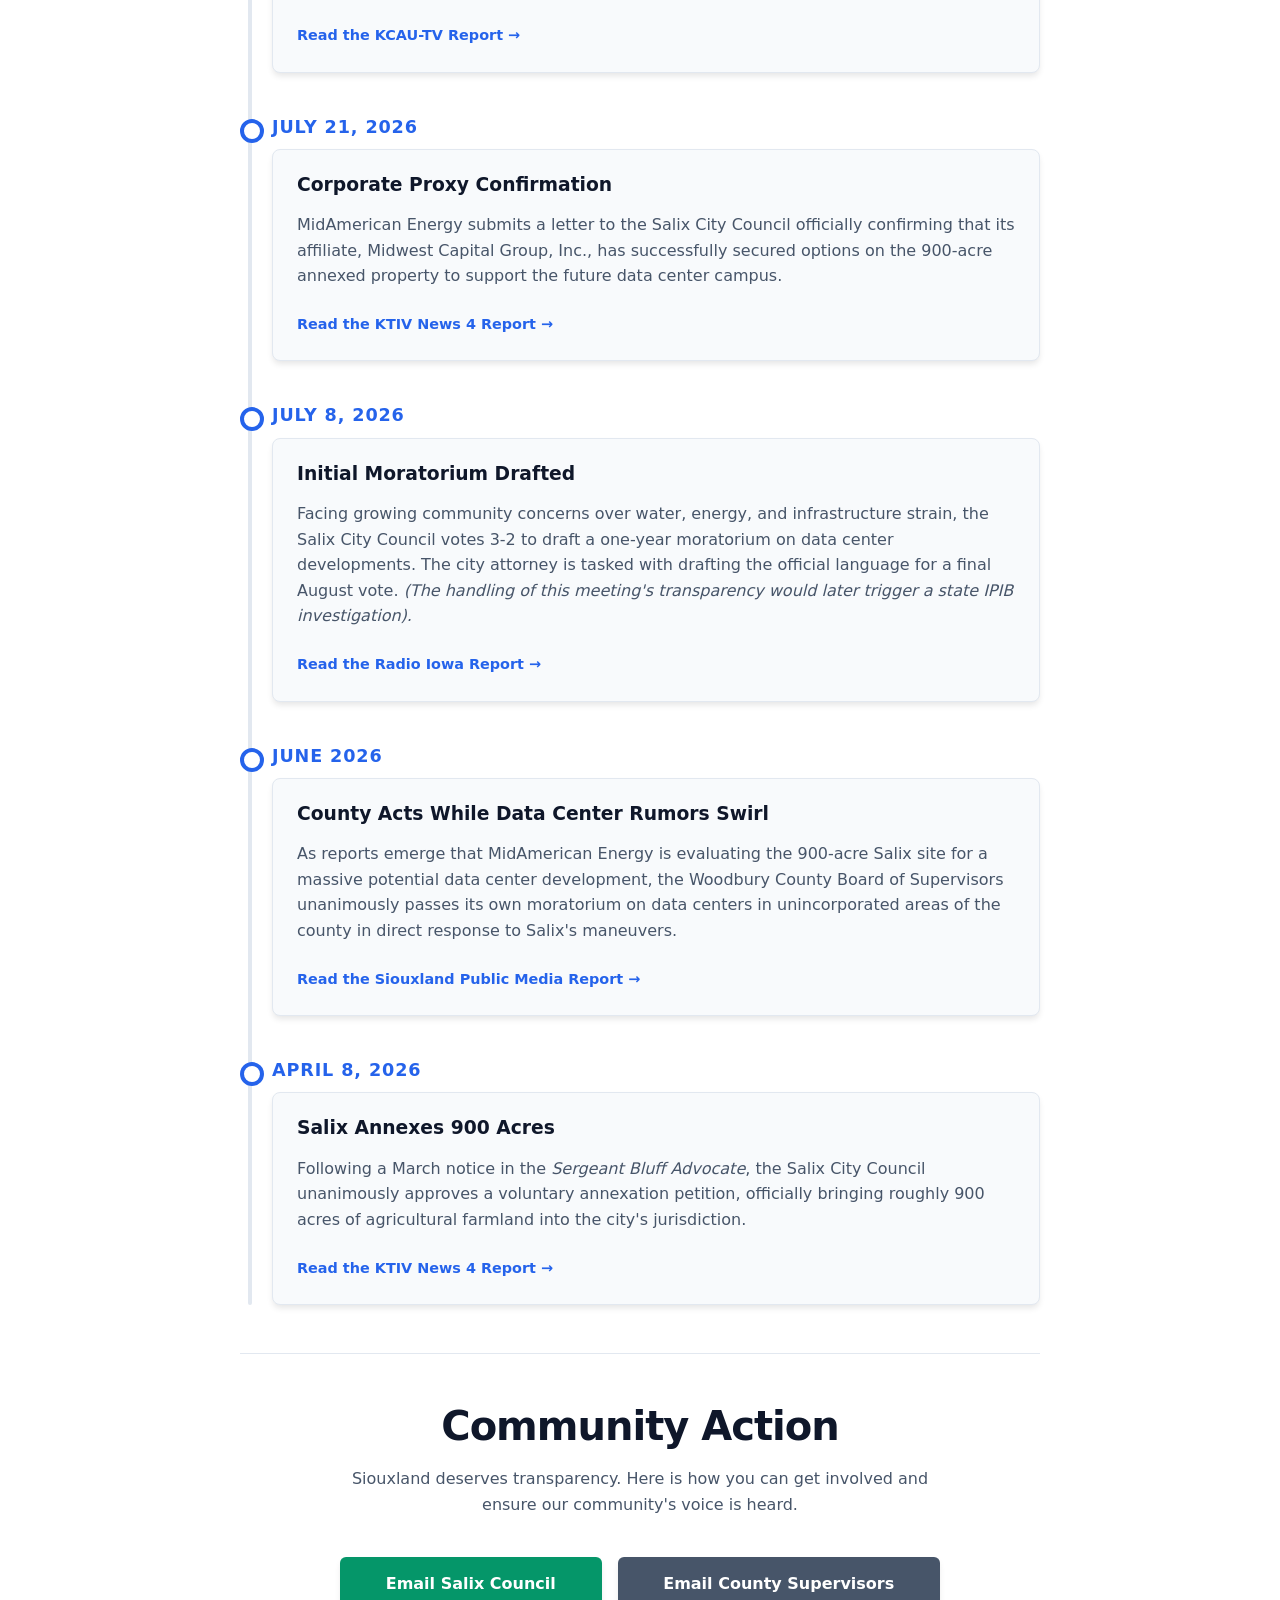
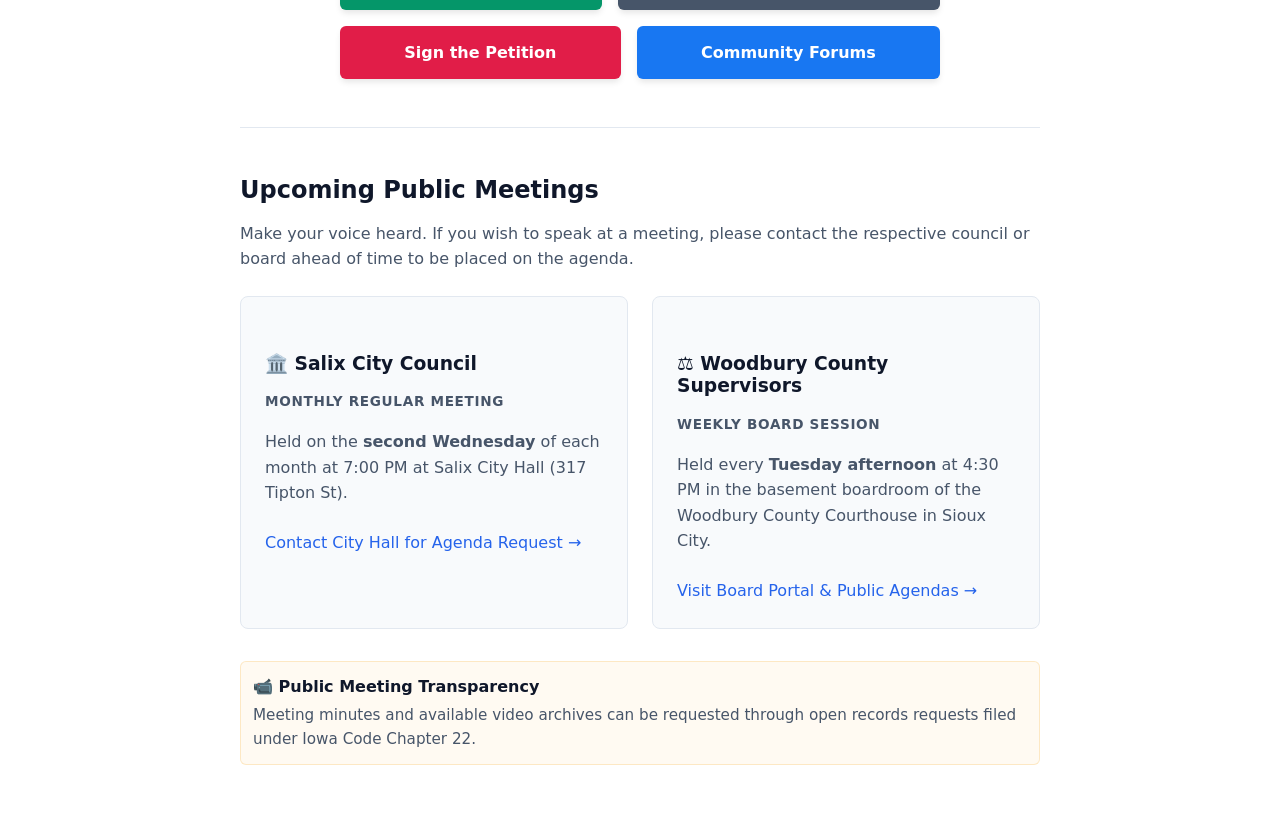
==== commit aee1d7c3: "Update index.html" ====
--- a/index.html
+++ b/index.html
@@ -7,120 +7,519 @@
     <!-- Primary Meta Tags -->
     <title>Protect Salix ❤️ - Salix, Iowa Data Center</title>
     <meta name="title" content="Salix, Iowa Data Center Project - Protect Salix">
-    <meta name="description" content="Information and community advocacy regarding the proposed 900-acre Salix, Iowa Data Center project. Demanding guarantees for water, energy, and infrastructure.">
+    <meta name="description" content="Community advocacy, factual resource demands, verified timeline, and action resources regarding the proposed 900-acre Salix, Iowa Data Center project.">
     <link rel="canonical" href="https://salixiowadatacenter.com/">
 
     <!-- Open Graph / Facebook -->
     <meta property="og:type" content="website">
     <meta property="og:url" content="https://salixiowadatacenter.com/">
     <meta property="og:title" content="Salix, Iowa Data Center Project - Protect Salix">
-    <meta property="og:description" content="Siouxland deserves transparency, clean water, no noise, and fair benefits and wages. Learn more about the proposed 900-acre data center.">
+    <meta property="og:description" content="Siouxland deserves transparency, clean water, no noise, and fair benefits. Learn about resource demands, verified news, and ways to take action.">
     <meta property="og:site_name" content="Protect Salix">
 
     <!-- Twitter -->
     <meta property="twitter:card" content="summary_large_image">
     <meta property="twitter:url" content="https://salixiowadatacenter.com/">
     <meta property="twitter:title" content="Salix, Iowa Data Center Project - Protect Salix">
-    <meta property="twitter:description" content="Siouxland deserves transparency, clean water, no noise, and fair benefits and wages. Learn more about the proposed 900-acre data center.">
-
-    <!-- Cache-busting version parameter added below -->
+    <meta property="twitter:description" content="Siouxland deserves transparency, clean water, no noise, and fair benefits. Learn about resource demands, verified news, and ways to take action.">
+
     <link rel="stylesheet" href="assets/main.css?v=3">
     <script src="assets/nav.js"></script>
+
+    <!-- In-page styles for the news and search components -->
+    <style>
+        .news-date { font-size: 0.85rem; color: var(--text-muted); margin-bottom: 0.5rem; display: block; font-weight: 600; text-transform: uppercase; letter-spacing: 0.05em; }
+        .news-link { color: var(--accent); text-decoration: none; font-weight: 600; display: inline-block; margin-top: 1rem; }
+        .news-link:hover { text-decoration: underline; }
+        .loading-text { font-style: italic; color: var(--text-muted); }
+
+        .news-controls { margin-bottom: 1.5rem; display: flex; align-items: center; gap: 0.75rem; background-color: var(--card-bg); padding: 1rem 1.5rem; border-radius: 8px; border: 1px solid var(--border-color); flex-wrap: wrap;}
+        .news-controls input[type="text"] { flex-grow: 1; padding: 0.65rem 1rem; border-radius: 4px; border: 1px solid var(--border-color); background-color: var(--bg-color); color: var(--text-color); font-family: inherit; font-size: 0.95rem; min-width: 200px;}
+        .news-controls input[type="text"]:focus { outline: 2px solid var(--accent); border-color: transparent; }
+        .news-controls button { padding: 0.65rem 1.5rem; border-radius: 4px; border: none; background-color: var(--accent); color: white; font-weight: 600; cursor: pointer; transition: opacity 0.2s; }
+        .news-controls button:hover { opacity: 0.9; }
+
+        .timeline { position: relative; max-width: 800px; margin: 2rem auto; padding-left: 2rem; }
+        .timeline::before { content: ''; position: absolute; top: 0; left: 8px; height: 100%; width: 4px; background: var(--border-color); border-radius: 2px; }
+        .timeline-item { position: relative; margin-bottom: 2.5rem; }
+        .timeline-item::before { content: ''; position: absolute; left: -2rem; top: 6px; width: 16px; height: 16px; border-radius: 50%; background-color: var(--bg-color); border: 4px solid var(--accent); z-index: 1; }
+        .timeline-date { font-weight: 700; color: var(--accent); margin-bottom: 0.5rem; font-size: 1.1rem; letter-spacing: 0.05em; text-transform: uppercase; }
+        .timeline-content { background: var(--card-bg); padding: 1.5rem; border-radius: 8px; border: 1px solid var(--border-color); box-shadow: 0 4px 6px -1px rgba(0, 0, 0, 0.1); }
+        .timeline-content h3 { margin-top: 0; color: var(--text-color); }
+        .timeline-content p { margin-bottom: 0.5rem; }
+    </style>
 </head>
 <body>
     
     <site-nav></site-nav>
 
-    <!-- Main content container uses semantic <main> tag for WCAG -->
     <main class="content">
-        
-        <!-- Unified, Centered Hero Section -->
-        <div class="hero-container">
-            <h1>Salix, Iowa Data Center</h1>
-
-            <!-- Salix Community Sign (Constrained & Clickable with dynamic caption data) -->
-            <img src="assets/images/salixsign02.jpg" alt="Welcome to Salix, Iowa and Water Supply Protection Area sign" class="responsive-img hero-img" onclick="openLightbox(this)" data-caption="The proposed 900-acre data center threatens to heavily drain the very same local water supply we are supposed to protect.">
-            
-            <!-- Modern Callout Box (Pulled up via CSS to overlap the image) -->
-            <div class="callout hero-callout">
-                <h2>Salix Deserves Guarantees, Not Tacit Assurances</h2>
-                <p>Siouxland deserves transparency, clean water, no noise, and fair benefits and wages.</p>
-            </div>
-
-            <!-- Contextual Environmental Caption -->
-            <p class="image-caption" style="margin-bottom: 0;">The proposed 900-acre data center threatens to heavily drain the very same local water supply we are supposed to protect.</p>
-        </div>
-
-        <p style="text-align: center; max-width: 600px; margin: 0 auto 3rem auto;">
-            The Salix data center is a proposed technology infrastructure project slated for 900 acres of annexed farmland just south of Sioux City, Iowa. The development has become a focal point of community discussion regarding land use, resource allocation, and the local impact of the artificial intelligence boom.
-        </p>
-        
+
+        <!-- ==========================================
+             1. HOME SECTION
+             ========================================== -->
+        <section id="home">
+            <div class="hero-container">
+                <h1>Salix, Iowa Data Center</h1>
+
+                <img src="assets/images/salixsign02.jpg" alt="Welcome to Salix, Iowa and Water Supply Protection Area sign" class="responsive-img hero-img" onclick="openLightbox(this)" data-caption="The proposed 900-acre data center threatens to heavily drain the very same local water supply we are supposed to protect.">
+                
+                <div class="callout hero-callout">
+                    <h2>Salix Deserves Guarantees, Not Tacit Assurances</h2>
+                    <p>Siouxland deserves transparency, clean water, no noise, and fair benefits and wages.</p>
+                </div>
+
+                <p class="image-caption" style="margin-bottom: 0;">The proposed 900-acre data center threatens to heavily drain the very same local water supply we are supposed to protect.</p>
+            </div>
+
+            <p style="text-align: center; max-width: 600px; margin: 0 auto 3rem auto;">
+                The Salix data center is a proposed technology infrastructure project slated for 900 acres of annexed farmland just south of Sioux City, Iowa. The development has become a focal point of community discussion regarding land use, resource allocation, and the local impact of the artificial intelligence boom.
+            </p>
+            
+            <hr>
+
+            <h2>Project Specifications</h2>
+            <div class="card-grid">
+                <div class="card">
+                    <h3>📍 Location & Scale</h3>
+                    <p>Located in Salix, Iowa (Woodbury County). The footprint covers <strong>900 acres</strong> of recently annexed agricultural land.</p>
+                </div>
+                <div class="card">
+                    <h3>🤝 Key Partners</h3>
+                    <p>Partners include MidAmerican Energy and Google, who has been identified as the potential primary customer.</p>
+                </div>
+                <div class="card">
+                    <h3>🚧 Current Phase</h3>
+                    <p>While the land was voluntarily annexed by the city, the legality of that annexation is currently pending a formal judicial review in district court. To date, no formal rezoning discussions have occurred, and no development applications have been filed.</p>
+                </div>
+            </div>
+
+            <hr>
+
+            <h2>Recent Updates & Community Response</h2>
+            <p>On August 20, 2026, the Salix City Council voted 3-2 against a proposed one-year moratorium on data center developments. Proponents of the moratorium requested a pause to thoroughly study the potential strain on electricity, water, and local infrastructure.</p> 
+            
+            <p>While some local leaders emphasize the necessity of opening conversations with potential developers to see what economic benefits might be brought to the community, Woodbury County has filed a legal challenge against the city's initial land annexation. No construction can move forward until the rezoning process is fully finalized.</p>
+
+            <div class="hero-container" style="margin-top: 3rem; margin-bottom: 1rem;">
+                <img src="assets/images/salixsign03.jpg" alt="Salix water tower rising above golden cornfields" class="responsive-img hero-img" style="margin-top: 0;" onclick="openLightbox(this)" data-caption="In Salix, our water, our farmland, and our way of life are deeply intertwined.">
+                <p class="image-caption" style="font-size: 1.15rem; font-weight: 500; color: var(--text-color); margin-top: 1.5rem; max-width: 600px;">
+                    In Salix, our water, our farmland, and our way of life are deeply intertwined.
+                </p>
+            </div>
+        </section>
+
         <hr>
 
-        <h2>Project Specifications</h2>
-        <!-- Modern Card Grid Layout -->
-        <div class="card-grid">
-            <div class="card">
-                <h3>📍 Location & Scale</h3>
-                <p>Located in Salix, Iowa (Woodbury County). The footprint covers <strong>900 acres</strong> of recently annexed agricultural land.</p>
-            </div>
-            <div class="card">
-                <h3>🤝 Key Partners</h3>
-                <p>Partners include MidAmerican Energy and Google, who has been identified as the potential primary customer.</p>
-            </div>
-            <div class="card">
-                <h3>🚧 Current Phase</h3>
-                <p>While the land was voluntarily annexed by the city, the legality of that annexation is currently pending a formal judicial review in district court. To date, no formal rezoning discussions have occurred, and no development applications have been filed.</p>
-            </div>
-        </div>
+        <!-- ==========================================
+             2. INFORMATION & FOOTPRINT SECTION
+             ========================================== -->
+        <section id="information">
+            <h1>Project Information & Footprint</h1>
+            
+            <div class="callout" style="border-left-color: #f59e0b; background-color: rgba(245, 158, 11, 0.1);">
+                <h2 style="color: #d97706;">Awaiting Verified Information</h2>
+                <p>The current promotional website for the project (<a href="https://www.salix-data-center.com/" target="_blank" style="color: #d97706; text-decoration: underline; font-weight: 600;">salix-data-center.com</a>) relies on generic, vague assurances rather than concrete guarantees. Much of the information provided there is not backed by cited data or firm infrastructural studies.</p>
+            </div>
+
+            <p style="text-align: center; max-width: 600px; margin: 0 auto 3rem auto;">
+                We are actively researching the true infrastructural demands and ecological impact of the proposed data center. Below is a realistic comparison of projected resource demands based on similar regional projects and industry data.
+            </p>
+            
+            <hr>
+
+            <h2>Corporate Pledges vs. Binding Guarantees</h2>
+            <p>The project's promotional materials tout a goal to replenish 120% of the water consumed by 2030. It is crucial to understand that this is a voluntary corporate pledge made by Google; it is not a binding municipal contract. If the facility depletes the Salix aquifer and fails to meet this 2030 target, there are no defined legal penalties, no operational pause triggers, and no community compensation mechanisms.</p>
+            
+            <p>When reviewing these assurances, we must examine Google's documented historical behavior where voluntary pledges lacked strict local enforcement.</p>
+
+            <div class="card-grid" style="margin-bottom: 3rem;">
+                <div class="card">
+                    <h3 style="margin-top: 0;">💨 The "Net Zero" Reversal</h3>
+                    <p style="margin-bottom: 0;">Google officially pledged to achieve net-zero emissions across all operations by 2030; however, the company's own 2024 Environmental Report revealed that their greenhouse gas emissions actually surged by 48 percent over five years. This massive increase was driven directly by new AI data center energy demands, proving that voluntary 2030 targets are easily abandoned when corporate infrastructural priorities shift.</p>
+                </div>
+                <div class="card">
+                    <h3 style="margin-top: 0;">💧 "Trade Secret" Water Data</h3>
+                    <p style="margin-bottom: 0;">While Google promises responsible local water stewardship, their historical actions demonstrate a deep resistance to transparency. In The Dalles, Oregon, Google actively fought public records requests and attempted to classify their massive local water consumption as a corporate "trade secret"; they only released the data after a prolonged legal battle and intense public backlash.</p>
+                </div>
+                <div class="card">
+                    <h3 style="margin-top: 0;">🏢 Phantom Economic Lifelines</h3>
+                    <p style="margin-bottom: 0;">Google frequently uses projections of community prosperity to secure decades of multi-million dollar property tax exemptions from rural towns; yet, once construction concludes, these highly automated facilities operate with a skeletal crew of technicians. Local municipalities are left carrying the heavy infrastructural burden without the legal clawback mechanisms required to recoup lost tax revenue if job promises fall short.</p>
+                </div>
+            </div>
+
+            <hr>
+
+            <h2>Resource Demands & Heritage Impact</h2>
+            
+            <div class="card-grid">
+                <!-- Historic Image Card -->
+                <div class="card" style="grid-column: 1 / -1; border-top: 4px solid #10b981;">
+                    <h3>🌾 Preserving Salix's Agricultural Heritage</h3>
+                    <img src="assets/images/historic00.jpg" alt="Historic postcard of Farmers Elevator, C. & N.W. Depot and Updike Elevator in Salix, Iowa" class="responsive-img" style="width: 100%; max-width: 100%; height: auto; box-sizing: border-box; object-fit: cover; cursor: zoom-in; transition: transform 0.2s ease, box-shadow 0.2s ease;" onmouseover="this.style.boxShadow='0 8px 15px -3px rgba(0, 0, 0, 0.2)';" onmouseout="this.style.boxShadow='0 4px 6px -1px rgba(0, 0, 0, 0.1)';" onclick="openLightbox(this)" data-caption="Farmers Elevator, C. & N. W. Depot, and Updike Elevator in Salix, Iowa.">
+                    <p class="image-caption">Farmers Elevator, C. & N. W. Depot, and Updike Elevator in Salix, Iowa.</p>
+                    <p>Salix was platted around 1868 with the arrival of the railroad<sup>[a]</sup>. Our town's history is deeply rooted in the land. When a devastating fire swept through the business district in October 1892, these grain elevators were among the only structures left standing, serving as a testament to our agricultural backbone<sup>[a]</sup>. The proposed 900-acre industrial footprint threatens to pave over this rich farming heritage, trading generational farmland for massive corporate water and power consumption.</p>
+                </div>
+
+                <!-- Water Card -->
+                <div class="card" style="grid-column: 1 / -1; border-top: 4px solid #3b82f6;">
+                    <h3>💧 Water Usage & Logistical Challenges</h3>
+                    <p>Data centers require massive amounts of water for cooling. For context, a similar data center project is proposed in Palo, Iowa, on roughly 500 acres. Public records show this facility is estimated to draw <strong>14 million gallons of water per day</strong> directly from the Cedar River<sup>[b]</sup>.</p>
+                    
+                    <p>To put that staggering volume into perspective, the average day demand for water for the entire city of Sioux City is <strong>13.75 million gallons per day</strong><sup>[c]</sup>.</p>
+                    
+                    <p>The proposed Salix site is nearly double the size at <strong>900 acres</strong><sup>[d]</sup>, suggesting an even higher demand. Furthermore, the Palo facility is located directly on top of a river to support its intensive water needs<sup>[b]</sup>. The Salix site is located miles away from the Missouri River, which creates massive logistical hurdles and severely threatens the local aquifer.</p>
+                </div>
+                
+                <div class="card">
+                    <h3>⚡ Energy Consumption & Hidden Water Costs</h3>
+                    <p>Data centers place an enormous, continuous strain on local power grids. We demand transparency regarding MidAmerican Energy's capacity to serve this 900-acre facility<sup>[d]</sup>. Crucially, the true water footprint is often hidden in these energy demands. The power plants that generate electricity for data centers consume significantly more water to cool their steam turbines than the data center uses on-site for its own cooling<sup>[e]</sup>.</p>
+                </div>
+                
+                <div class="card">
+                    <h3>🔊 Noise Pollution</h3>
+                    <p>Industrial HVAC cooling systems and backup generators run 24/7. We are seeking firm, guaranteed noise mitigation strategies to ensure the facility does not disrupt the quiet, rural character of Siouxland.</p>
+                </div>
+            </div>
+
+            <hr>
+
+            <h2>Sources & References</h2>
+            <ul style="font-size: 0.9rem; color: var(--text-muted); list-style: none; padding-left: 0;">
+                <li style="margin-bottom: 0.5rem;"><strong>[a]</strong> SalixIowa.com. <em>The Story of Salix</em>.</li>
+                <li style="margin-bottom: 0.5rem;"><strong>[b]</strong> Iowa Public Radio (June 2026). <em>Palo City Council advances data center zoning ordinance despite pushback from residents</em>.</li>
+                <li style="margin-bottom: 0.5rem;"><strong>[c]</strong> City of Sioux City, Iowa. <em>Utilities: Water Treatment Overview</em>.</li>
+                <li style="margin-bottom: 0.5rem;"><strong>[d]</strong> Data Center Map. <em>MidAmerican Salix - Sioux City</em>.</li>
+                <li style="margin-bottom: 0.5rem;"><strong>[e]</strong> KETOS (July 2026). <em>Data Center Water Use: Why the Power Plant Uses More</em>.</li>
+            </ul>
+        </section>
 
         <hr>
 
-        <h2>Recent Updates & Community Response</h2>
-        <p>On August 20, 2026, the Salix City Council voted 3-2 against a proposed one-year moratorium on data center developments. Proponents of the moratorium requested a pause to thoroughly study the potential strain on electricity, water, and local infrastructure.</p> 
-        
-        <p>While some local leaders emphasize the necessity of opening conversations with potential developers to see what economic benefits might be brought to the community, Woodbury County has filed a legal challenge against the city's initial land annexation. No construction can move forward until the rezoning process is fully finalized.</p>
-
-        <!-- Bottom Emphasis Image -->
-        <hr style="margin-top: 4rem;">
-        
-        <div class="hero-container" style="margin-bottom: 1rem;">
-            <img src="assets/images/salixsign03.jpg" alt="Salix water tower rising above golden cornfields" class="responsive-img hero-img" style="margin-top: 0;" onclick="openLightbox(this)" data-caption="In Salix, our water, our farmland, and our way of life are deeply intertwined.">
-            <p class="image-caption" style="font-size: 1.15rem; font-weight: 500; color: var(--text-color); margin-top: 1.5rem; max-width: 600px;">
-                In Salix, our water, our farmland, and our way of life are deeply intertwined.
+        <!-- ==========================================
+             3. NEWS & TIMELINE SECTION
+             ========================================== -->
+        <section id="news">
+            <h1>Latest News & Timeline</h1>
+            <p>Track the latest developments, legal challenges, and city council decisions.</p>
+            
+            <hr>
+
+            <h2>Live Community Coverage</h2>
+            <p style="margin-bottom: 1.5rem;"><em>Auto-updating live news coverage regarding the proposed Salix data center footprint.</em></p>
+            
+            <div class="news-controls">
+                <label for="news-search" style="font-weight: 600; color: var(--text-color);">Filter coverage: </label>
+                <input type="text" id="news-search" placeholder="e.g. lawsuit, water, Google, moratorium..." aria-label="Filter news keywords">
+                <button id="search-btn">Filter News</button>
+            </div>
+
+            <!-- Dynamic Bing Feed Container (Strict Dynamic, Capped at 4) -->
+            <div id="live-news-feed" class="card-grid">
+                <p class="loading-text" id="news-loading">Fetching the latest articles from Bing News...</p>
+            </div>
+
+            <hr>
+
+            <h2>The Salix Annexation Timeline</h2>
+            <p>A comprehensive, factual record of the proposed 900-acre data center development, rezoning efforts, and community pushback.</p>
+
+            <div class="timeline">
+                
+                <!-- Phase 5 (Current Investigations) -->
+                <div class="timeline-item">
+                    <div class="timeline-date">September 17, 2026</div>
+                    <div class="timeline-content">
+                        <h3>State Ethics Board Accepts Salix Complaint</h3>
+                        <p>The Iowa Public Information Board (IPIB) formally accepts a complaint filed against the City of Salix, launching an investigation into alleged violations of Iowa's Open Meetings Law. The inquiry centers on transparency failures and the handling of the July 8 City Council meeting minutes.</p>
+                        <a href="https://www.siouxlandproud.com/" target="_blank" rel="noopener noreferrer" class="news-link" style="font-size: 0.9rem;">Read the KCAU-TV Report &rarr;</a>
+                    </div>
+                </div>
+
+                <div class="timeline-item">
+                    <div class="timeline-date">August 21, 2026</div>
+                    <div class="timeline-content">
+                        <h3>Public Backlash & Pending Litigation</h3>
+                        <p>Following the failure of the moratorium, a community petition titled "Stop the Salix, Iowa Data Center Project" launches, demanding officials pause the project. Amidst the backlash, Mayor Kevin Nelson publicly declines to comment on the ongoing Woodbury County annexation lawsuit, citing pending litigation, while council members publicly dispute the existence of formal zoning applications.</p>
+                        <a href="https://kiwaradio.com/news/despite-protests-salix-leaders-vote-to-proceed-with-data-center-project/" target="_blank" rel="noopener noreferrer" class="news-link" style="font-size: 0.9rem;">Read the KIWA Radio Report &rarr;</a>
+                    </div>
+                </div>
+
+                <!-- Phase 4 -->
+                <div class="timeline-item">
+                    <div class="timeline-date">August 20, 2026</div>
+                    <div class="timeline-content">
+                        <h3>City Council Reverses Course on Moratorium</h3>
+                        <p>Amid high tension and a heavy police presence to maintain order, the Salix City Council votes 3-2 <strong>against</strong> enacting a one-year moratorium on data center developments. Council Member Denise Burkhart changes her previous July vote in order to allow conversations with Google to continue. The failure of the moratorium allows the data center rezoning process to proceed.</p>
+                        <a href="https://kscj.com/2026/08/21/salix-council-votes-down-data-center-moratorium/" target="_blank" rel="noopener noreferrer" class="news-link" style="font-size: 0.9rem;">Read the KSCJ 1360 Report &rarr;</a>
+                    </div>
+                </div>
+
+                <!-- Phase 3 -->
+                <div class="timeline-item">
+                    <div class="timeline-date">August 12, 2026</div>
+                    <div class="timeline-content">
+                        <h3>Threats Force Meeting Postponement</h3>
+                        <p>A highly anticipated City Council meeting to vote on finalized moratorium language is abruptly postponed. Mayor Kevin Nelson cites death and terroristic threats made against city officials on social media. The Woodbury County Sheriff's Office launches an investigation. Internal documents later reveal Google representatives had explicitly planned to attend this meeting to begin direct community negotiations.</p>
+                        <a href="https://siouxcityjournal.com/" target="_blank" rel="noopener noreferrer" class="news-link" style="font-size: 0.9rem;">Read the Sioux City Journal Report &rarr;</a>
+                    </div>
+                </div>
+
+                <div class="timeline-item">
+                    <div class="timeline-date">August 6, 2026</div>
+                    <div class="timeline-content">
+                        <h3>Woodbury County Files Lawsuit Against Salix</h3>
+                        <p>Woodbury County and three area landowners officially file legal petitions challenging the city's initial annexation of the 900-acre farmland plot. The county alleges Salix failed to properly notify residents, circumvented state code, and illegally annexed property that does not actually border the city limits.</p>
+                        <a href="https://www.iowapublicradio.org/" target="_blank" rel="noopener noreferrer" class="news-link" style="font-size: 0.9rem;">Read the Iowa Public Radio Report &rarr;</a>
+                    </div>
+                </div>
+
+                <div class="timeline-item">
+                    <div class="timeline-date">August 3, 2026</div>
+                    <div class="timeline-content">
+                        <h3>Internal Google Communications to Mayor Nelson</h3>
+                        <p>An internal document titled "Salix, Iowa data center project [INTERNAL]" originating from Google in Council Bluffs is addressed directly to Mayor Kevin Nelson and the Salix City Council. The letter officially introduces Google, promises water stewardship, and confirms that infrastructure commitments are "baked into our agreement with MidAmerican."</p>
+                        <a href="https://www.siouxlandproud.com/" target="_blank" rel="noopener noreferrer" class="news-link" style="font-size: 0.9rem;">Read the KCAU-TV Report &rarr;</a>
+                    </div>
+                </div>
+                
+                <div class="timeline-item">
+                    <div class="timeline-date">July 21, 2026</div>
+                    <div class="timeline-content">
+                        <h3>Corporate Proxy Confirmation</h3>
+                        <p>MidAmerican Energy submits a letter to the Salix City Council officially confirming that its affiliate, Midwest Capital Group, Inc., has successfully secured options on the 900-acre annexed property to support the future data center campus.</p>
+                        <a href="https://www.ktiv.com/" target="_blank" rel="noopener noreferrer" class="news-link" style="font-size: 0.9rem;">Read the KTIV News 4 Report &rarr;</a>
+                    </div>
+                </div>
+
+                <!-- Phase 2 -->
+                <div class="timeline-item">
+                    <div class="timeline-date">July 8, 2026</div>
+                    <div class="timeline-content">
+                        <h3>Initial Moratorium Drafted</h3>
+                        <p>Facing growing community concerns over water, energy, and infrastructure strain, the Salix City Council votes 3-2 to draft a one-year moratorium on data center developments. The city attorney is tasked with drafting the official language for a final August vote. <em>(The handling of this meeting's transparency would later trigger a state IPIB investigation).</em></p>
+                        <a href="https://siouxcountyradio.com/radio-iowa/salix-city-council-considers-data-center-moratorium/" target="_blank" rel="noopener noreferrer" class="news-link" style="font-size: 0.9rem;">Read the Radio Iowa Report &rarr;</a>
+                    </div>
+                </div>
+
+                <div class="timeline-item">
+                    <div class="timeline-date">June 2026</div>
+                    <div class="timeline-content">
+                        <h3>County Acts While Data Center Rumors Swirl</h3>
+                        <p>As reports emerge that MidAmerican Energy is evaluating the 900-acre Salix site for a massive potential data center development, the Woodbury County Board of Supervisors unanimously passes its own moratorium on data centers in unincorporated areas of the county in direct response to Salix's maneuvers.</p>
+                        <a href="https://www.kwit.org/podcast/spm-news/2026-06-11/salix-residents-remain-concerned-about-possibility-of-data-center-in-their-town" target="_blank" rel="noopener noreferrer" class="news-link" style="font-size: 0.9rem;">Read the Siouxland Public Media Report &rarr;</a>
+                    </div>
+                </div>
+
+                <!-- Phase 1 -->
+                <div class="timeline-item">
+                    <div class="timeline-date">April 8, 2026</div>
+                    <div class="timeline-content">
+                        <h3>Salix Annexes 900 Acres</h3>
+                        <p>Following a March notice in the <em>Sergeant Bluff Advocate</em>, the Salix City Council unanimously approves a voluntary annexation petition, officially bringing roughly 900 acres of agricultural farmland into the city's jurisdiction.</p>
+                        <a href="https://www.ktiv.com/" target="_blank" rel="noopener noreferrer" class="news-link" style="font-size: 0.9rem;">Read the KTIV News 4 Report &rarr;</a>
+                    </div>
+                </div>
+                
+            </div>
+        </section>
+
+        <hr>
+
+        <!-- ==========================================
+             4. COMMUNITY ACTION SECTION
+             ========================================== -->
+        <section id="community">
+            <h1>Community Action</h1>
+            <p style="text-align: center; max-width: 600px; margin: 0 auto;">
+                Siouxland deserves transparency. Here is how you can get involved and ensure our community's voice is heard.
             </p>
-        </div>
+
+            <div class="action-container">
+                <div class="action-row">
+                    <a href="mailto:salixcity@salix.net" class="action-btn btn-city">Email Salix Council</a>
+                    <a href="mailto:supervisors@woodburycountyiowa.gov" class="action-btn btn-county">Email County Supervisors</a>
+                </div>
+                <div class="action-row">
+                    <a href="https://www.change.org" target="_blank" rel="noopener noreferrer" class="action-btn btn-petition">Sign the Petition</a>
+                    <a href="https://www.facebook.com" target="_blank" rel="noopener noreferrer" class="action-btn btn-fb">Community Forums</a>
+                </div>
+            </div>
+
+            <hr>
+
+            <h2>Upcoming Public Meetings</h2>
+            <p>Make your voice heard. If you wish to speak at a meeting, please contact the respective council or board ahead of time to be placed on the agenda.</p>
+
+            <div class="card-grid">
+                <div class="card">
+                    <h3>🏛️ Salix City Council</h3>
+                    <span class="contact-role">Monthly Regular Meeting</span>
+                    <p>Held on the <strong>second Wednesday</strong> of each month at 7:00 PM at Salix City Hall (317 Tipton St).</p>
+                    <a href="mailto:salixcity@salix.net" class="contact-link">Contact City Hall for Agenda Request &rarr;</a>
+                </div>
+
+                <div class="card">
+                    <h3>⚖️ Woodbury County Supervisors</h3>
+                    <span class="contact-role">Weekly Board Session</span>
+                    <p>Held every <strong>Tuesday afternoon</strong> at 4:30 PM in the basement boardroom of the Woodbury County Courthouse in Sioux City.</p>
+                    <a href="https://www.woodburycountyiowa.gov" target="_blank" rel="noopener noreferrer" class="contact-link">Visit Board Portal & Public Agendas &rarr;</a>
+                </div>
+            </div>
+
+            <div class="video-inset" style="margin-top: 2rem;">
+                <p style="margin: 0; font-weight: 600;">📹 Public Meeting Transparency</p>
+                <span style="font-size: 0.95rem; display: block; margin-top: 0.25rem;">Meeting minutes and available video archives can be requested through open records requests filed under Iowa Code Chapter 22.</span>
+            </div>
+        </section>
 
     </main>
 
     <!-- Hidden Lightbox Modal -->
     <div id="image-lightbox" class="lightbox" onclick="this.style.display='none'">
         <span class="lightbox-close" aria-label="Close lightbox">&times;</span>
-        <img class="lightbox-content" id="lightbox-img" alt="Enlarged view of the image">
-        <div class="lightbox-caption" id="lightbox-text"></div>
+        <img class="lightbox-content" id="lightbox-img" alt="Enlarged view">
+        <div class="lightbox-caption" id="lightbox-caption-text"></div>
     </div>
 
-    <!-- Script to trigger Lightbox dynamically -->
+    <!-- Lightbox Script (Handles both data-caption attributes and sibling .image-caption elements) -->
     <script>
         function openLightbox(imgElement) {
             const lightbox = document.getElementById('image-lightbox');
             const lightboxImg = document.getElementById('lightbox-img');
-            const lightboxText = document.getElementById('lightbox-text');
+            const lightboxCaption = document.getElementById('lightbox-caption-text');
             
             lightbox.style.display = "flex";
             lightboxImg.src = imgElement.src;
-            
-            // Pull the specific caption dynamically from the clicked image
-            const caption = imgElement.getAttribute('data-caption');
-            if (caption) {
-                lightboxText.textContent = caption;
-                lightboxText.style.display = "block";
+            lightboxImg.alt = imgElement.alt;
+            
+            const dataCaption = imgElement.getAttribute('data-caption');
+            const captionSibling = imgElement.nextElementSibling;
+
+            if (dataCaption) {
+                lightboxCaption.textContent = dataCaption;
+                lightboxCaption.style.display = "block";
+            } else if (captionSibling && captionSibling.classList.contains('image-caption')) {
+                lightboxCaption.textContent = captionSibling.textContent;
+                lightboxCaption.style.display = "block";
             } else {
-                lightboxText.style.display = "none";
+                lightboxCaption.textContent = imgElement.alt || '';
             }
         }
     </script>
 
+    <!-- Strict Dynamic Bing News RSS Script (/get JSON wrapper, Newest First, Capped at 4) -->
+    <script>
+        document.addEventListener('DOMContentLoaded', () => {
+            const newsContainer = document.getElementById('live-news-feed');
+            const loadingText = document.getElementById('news-loading');
+            const searchInput = document.getElementById('news-search');
+            const searchBtn = document.getElementById('search-btn');
+
+            function renderCards(articles) {
+                newsContainer.innerHTML = '';
+                articles.slice(0, 4).forEach(article => {
+                    const dateStr = article.pubDate.toLocaleDateString('en-US', {
+                        month: 'short', day: 'numeric', year: 'numeric'
+                    });
+
+                    const card = document.createElement('div');
+                    card.className = 'card';
+                    card.style.borderTop = '4px solid var(--accent)';
+                    card.innerHTML = `
+                        <span class="news-date">${dateStr} &bull; ${article.source}</span>
+                        <h3 style="margin-top: 0; font-size: 1.15rem; line-height: 1.4;">${article.title}</h3>
+                        <a href="${article.link}" target="_blank" rel="noopener noreferrer" class="news-link" aria-label="Read full article: ${article.title.replace(/"/g, '&quot;')}">Read Full Article &rarr;</a>
+                    `;
+                    newsContainer.appendChild(card);
+                });
+            }
+
+            async function fetchLiveNews(filterTerm = '') {
+                newsContainer.innerHTML = '';
+                loadingText.style.display = 'block';
+                loadingText.textContent = 'Fetching the latest coverage from Bing News...';
+                newsContainer.appendChild(loadingText);
+
+                let query = 'Salix Iowa data center';
+                const term = filterTerm.trim();
+                if (term !== '') {
+                    query += ` ${term}`;
+                }
+
+                const bingWebUrl = `https://www.bing.com/news/search?q=${encodeURIComponent(query)}`;
+                const bingRssUrl = `${bingWebUrl}&format=rss`;
+                const proxyUrl = `https://api.allorigins.win/get?url=${encodeURIComponent(bingRssUrl)}&_t=${Date.now()}`;
+
+                try {
+                    const res = await fetch(proxyUrl, { cache: "no-store" });
+                    if (!res.ok) throw new Error('Proxy network error');
+                    
+                    const data = await res.json();
+                    const xmlString = data.contents;
+                    if (!xmlString) throw new Error('Empty payload returned from proxy');
+
+                    const parser = new DOMParser();
+                    const xmlDoc = parser.parseFromString(xmlString, 'text/xml');
+                    
+                    if (xmlDoc.getElementsByTagName('parsererror').length > 0) throw new Error('XML parsing failed');
+
+                    const items = xmlDoc.getElementsByTagName('item');
+                    let articles = Array.from(items).map(item => ({
+                        title: item.getElementsByTagName('title')[0]?.textContent || 'Untitled Article',
+                        link: item.getElementsByTagName('link')[0]?.textContent || '#',
+                        pubDate: new Date(item.getElementsByTagName('pubDate')[0]?.textContent || 0),
+                        source: 'Bing News'
+                    })).filter(art => art.pubDate.getTime() > 0);
+
+                    // Sort newest first
+                    articles.sort((a, b) => b.pubDate - a.pubDate);
+
+                    // De-duplicate by normalized title
+                    const uniqueArticles = [];
+                    const seenTitles = new Set();
+                    for (const art of articles) {
+                        const normalized = art.title.trim().toLowerCase();
+                        if (!seenTitles.has(normalized)) {
+                            seenTitles.add(normalized);
+                            uniqueArticles.push(art);
+                        }
+                    }
+
+                    if (uniqueArticles.length > 0) {
+                        renderCards(uniqueArticles);
+                    } else {
+                        newsContainer.innerHTML = `
+                            <div style="grid-column: 1 / -1; text-align: center; padding: 2.5rem 1rem; background-color: var(--card-bg); border: 1px solid var(--border-color); border-radius: 8px;">
+                                <p class="loading-text" style="margin-bottom: 0.75rem;">No live articles found matching "<strong>${filterTerm}</strong>".</p>
+                                <a href="${bingWebUrl}" target="_blank" rel="noopener noreferrer" style="color: var(--accent); font-weight: 600; text-decoration: underline;">Open live Bing News search directly &rarr;</a>
+                            </div>
+                        `;
+                    }
+
+                } catch (err) {
+                    console.error('Bing fetch error:', err);
+                    newsContainer.innerHTML = `
+                        <div style="grid-column: 1 / -1; text-align: center; padding: 2.5rem 1rem; background-color: var(--card-bg); border: 1px solid var(--border-color); border-radius: 8px;">
+                            <p class="loading-text" style="margin-bottom: 0.75rem;">Live news preview is temporarily unreachable.</p>
+                            <a href="${bingWebUrl}" target="_blank" rel="noopener noreferrer" style="color: var(--accent); font-weight: 600; text-decoration: underline;">View live Salix data center coverage on Bing News &rarr;</a>
+                        </div>
+                    `;
+                }
+            }
+
+            fetchLiveNews();
+
+            searchBtn.addEventListener('click', () => fetchLiveNews(searchInput.value));
+            searchInput.addEventListener('keypress', (e) => {
+                if (e.key === 'Enter') {
+                    fetchLiveNews(searchInput.value);
+                }
+            });
+        });
+    </script>
+
+    <!-- Global Components (Theme, Font Sizing, Cursor Trailer) -->
     <script src="assets/components.js"></script>
 </body>
 </html>
--- a/assets/main.css
+++ b/assets/main.css
@@ -481,4 +481,26 @@
     .nav-links a:hover {
         background-color: var(--card-bg);
     }
-}
+
+    /* Hide the cursor trailer button on touch devices */
+    #cursor-toggle {
+        display: none !important;
+    }
+}
+
+/* ==========================================
+   Smooth Scrolling & Section Clearance
+   ========================================== */
+html {
+    scroll-behavior: smooth;
+}
+
+section[id] {
+    scroll-margin-top: 5.5rem; /* Clears sticky top-nav height */
+}
+
+/* Scrollspy active navigation indicator */
+.nav-links a.active {
+    color: var(--accent);
+    font-weight: 700;
+}
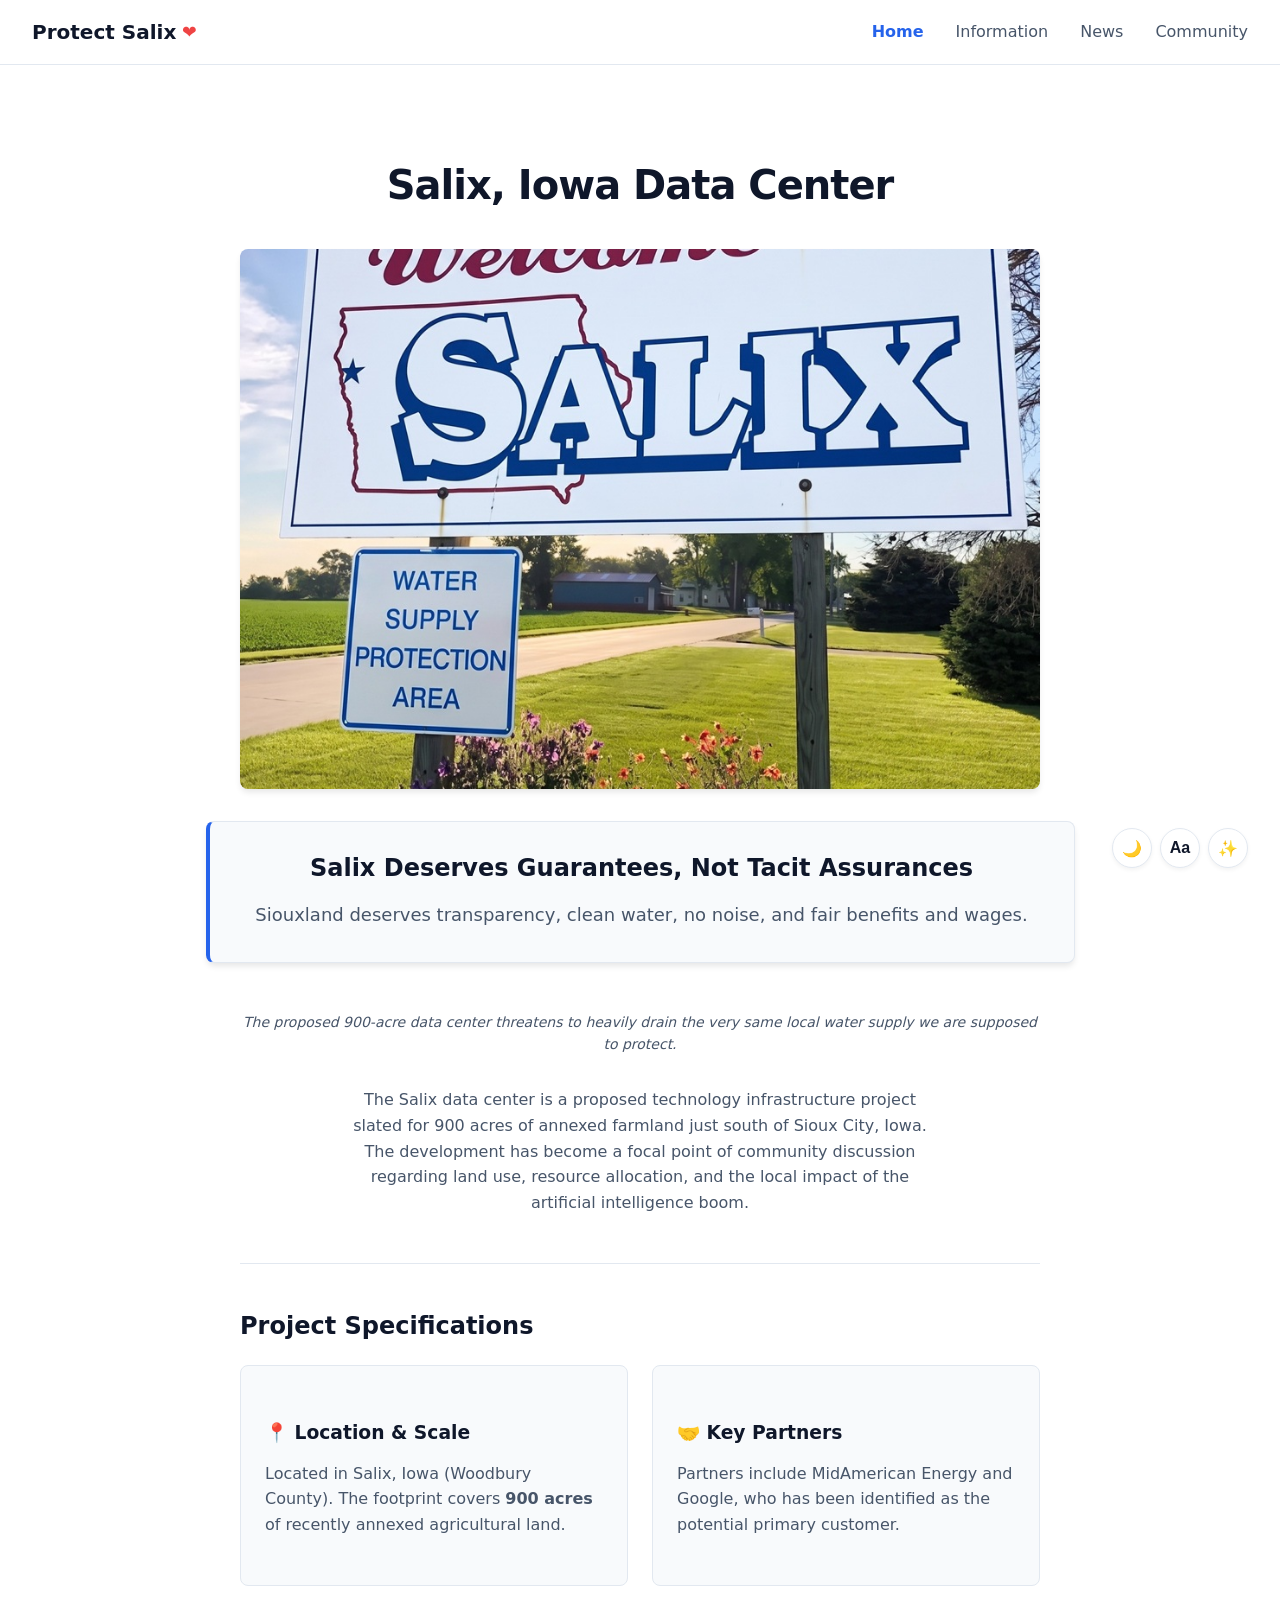
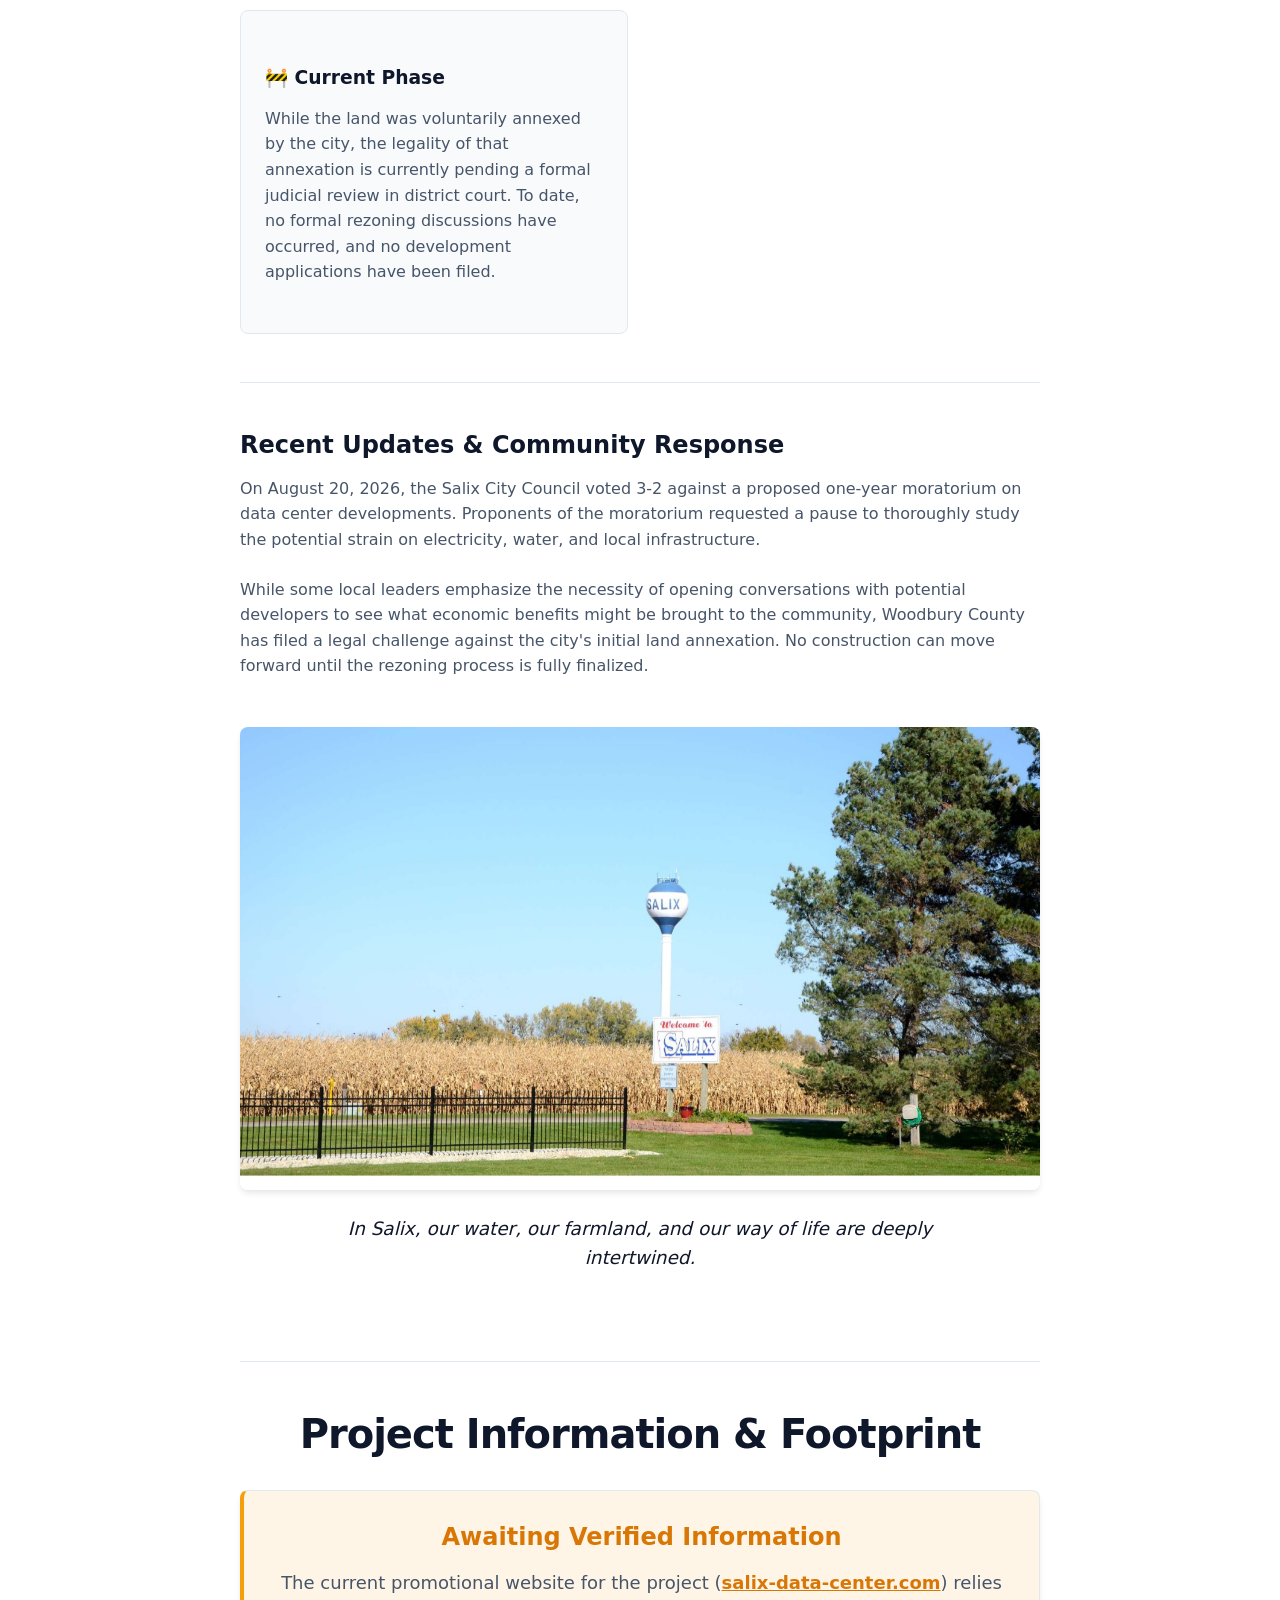
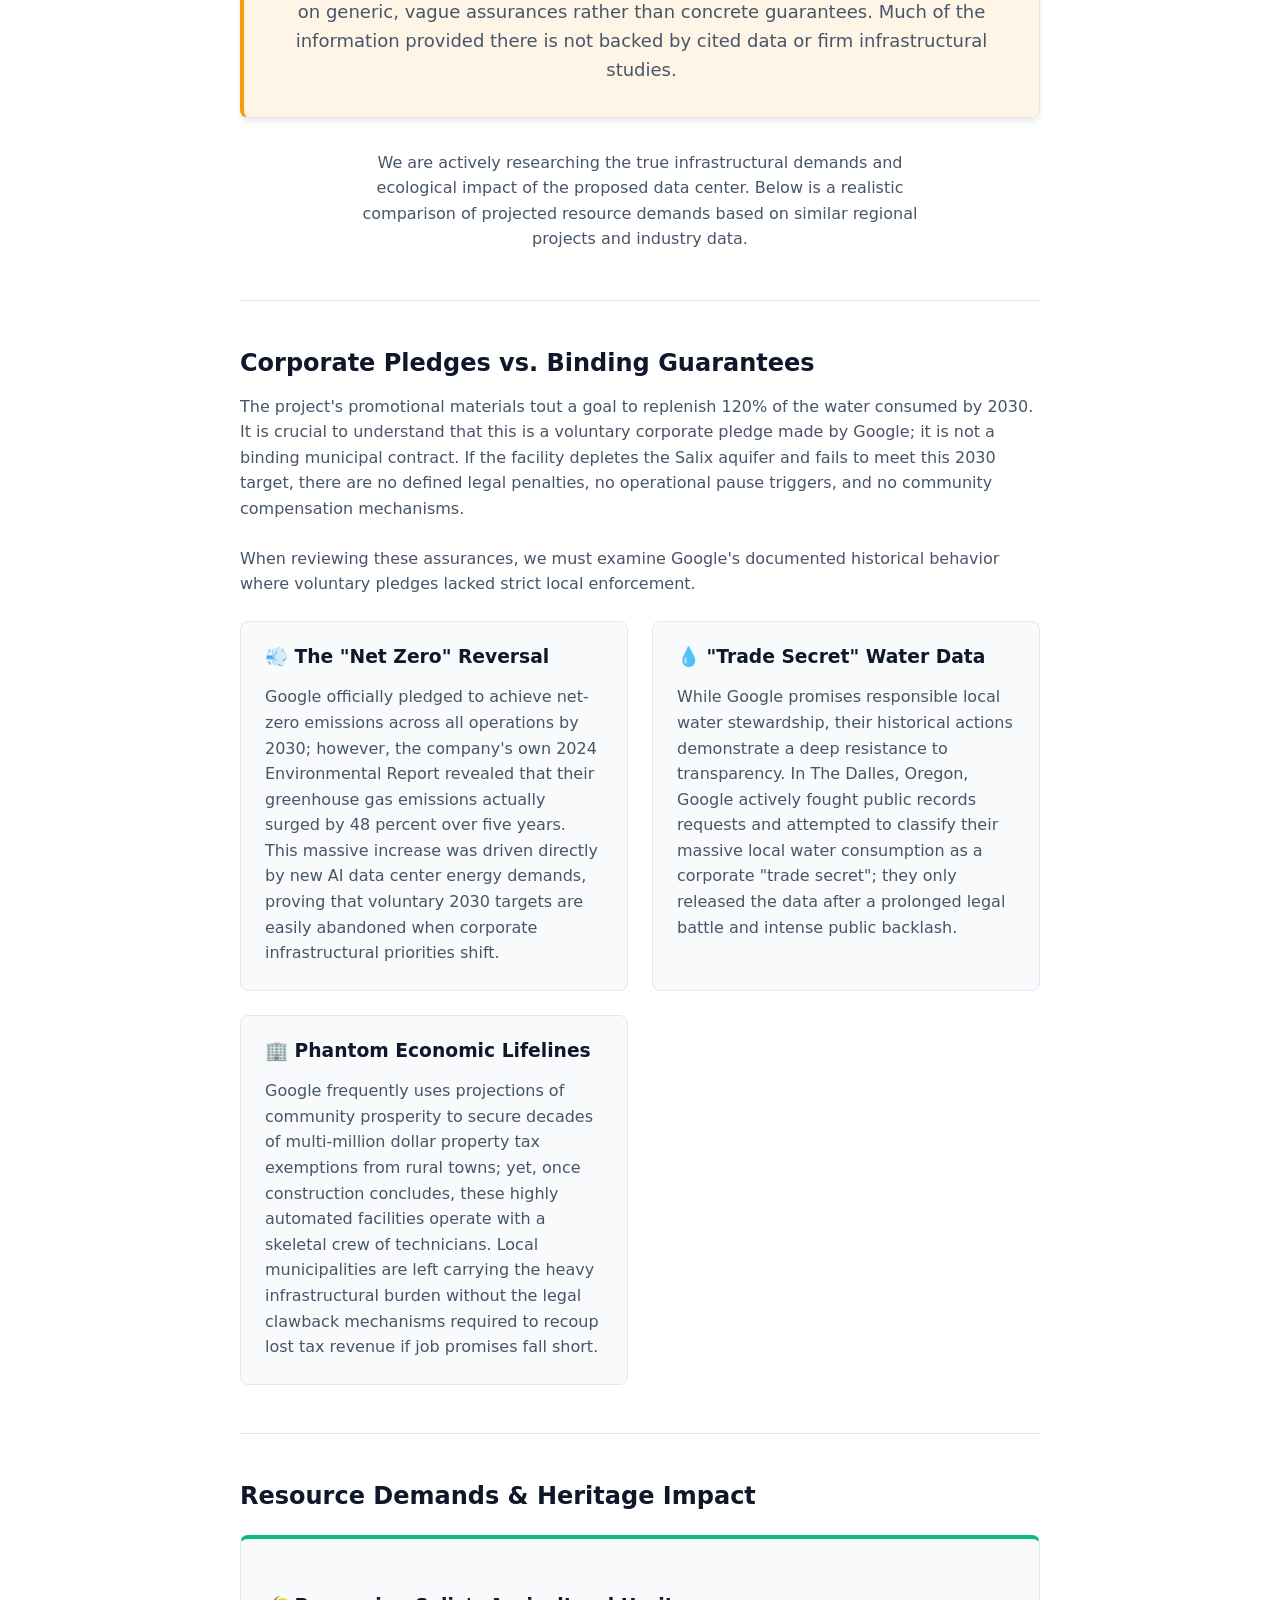
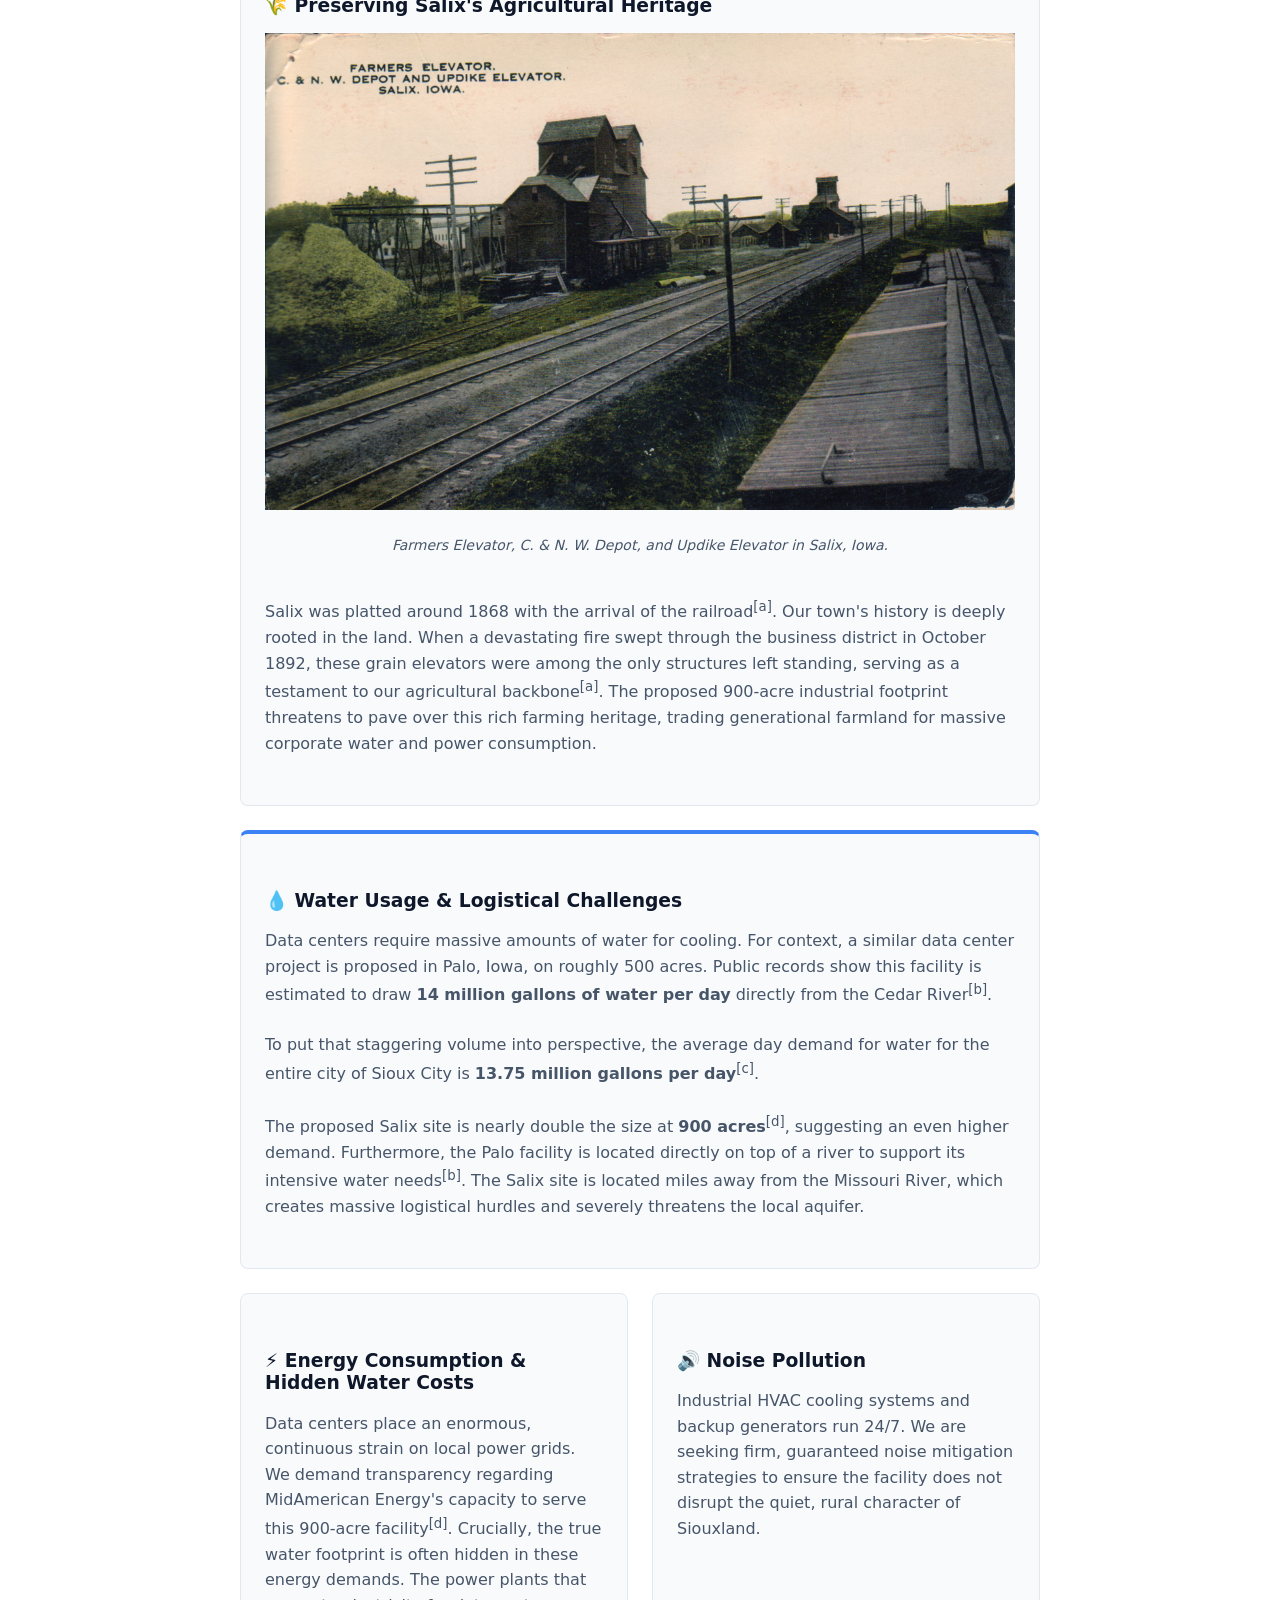
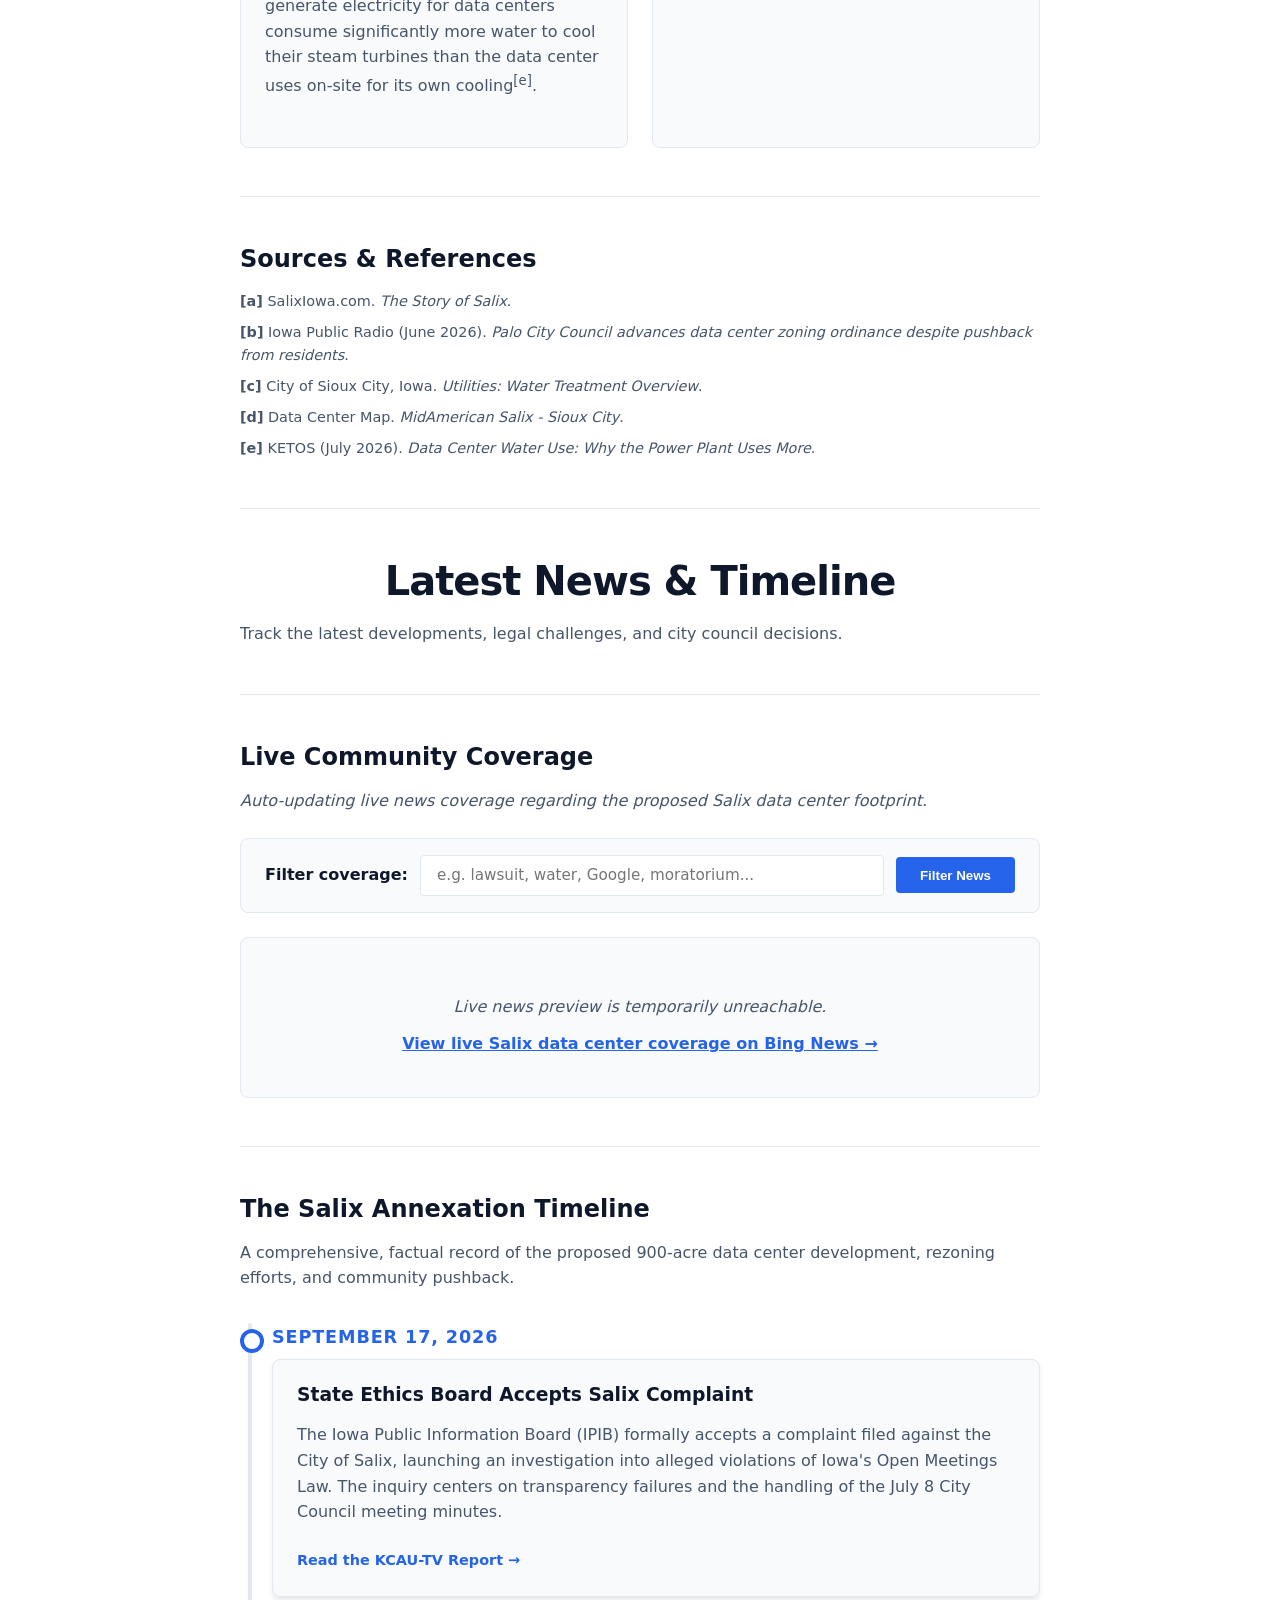
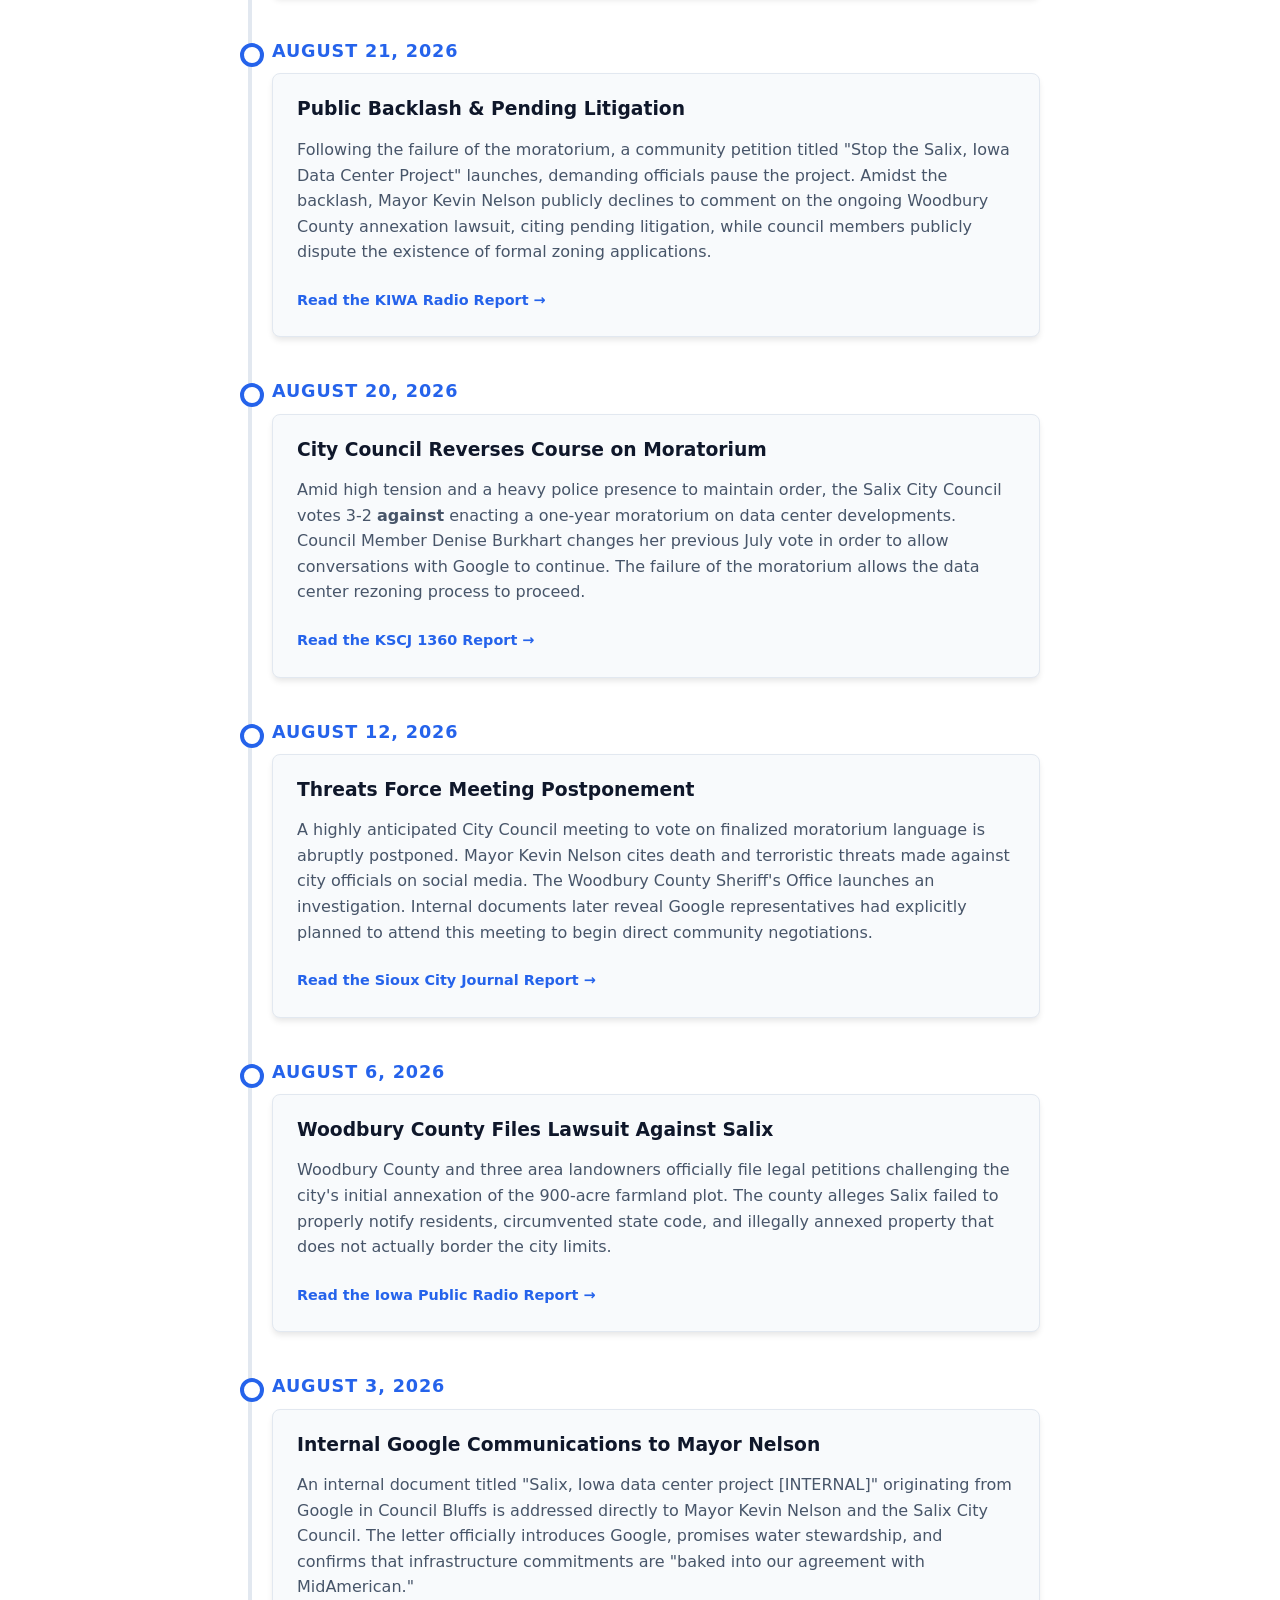
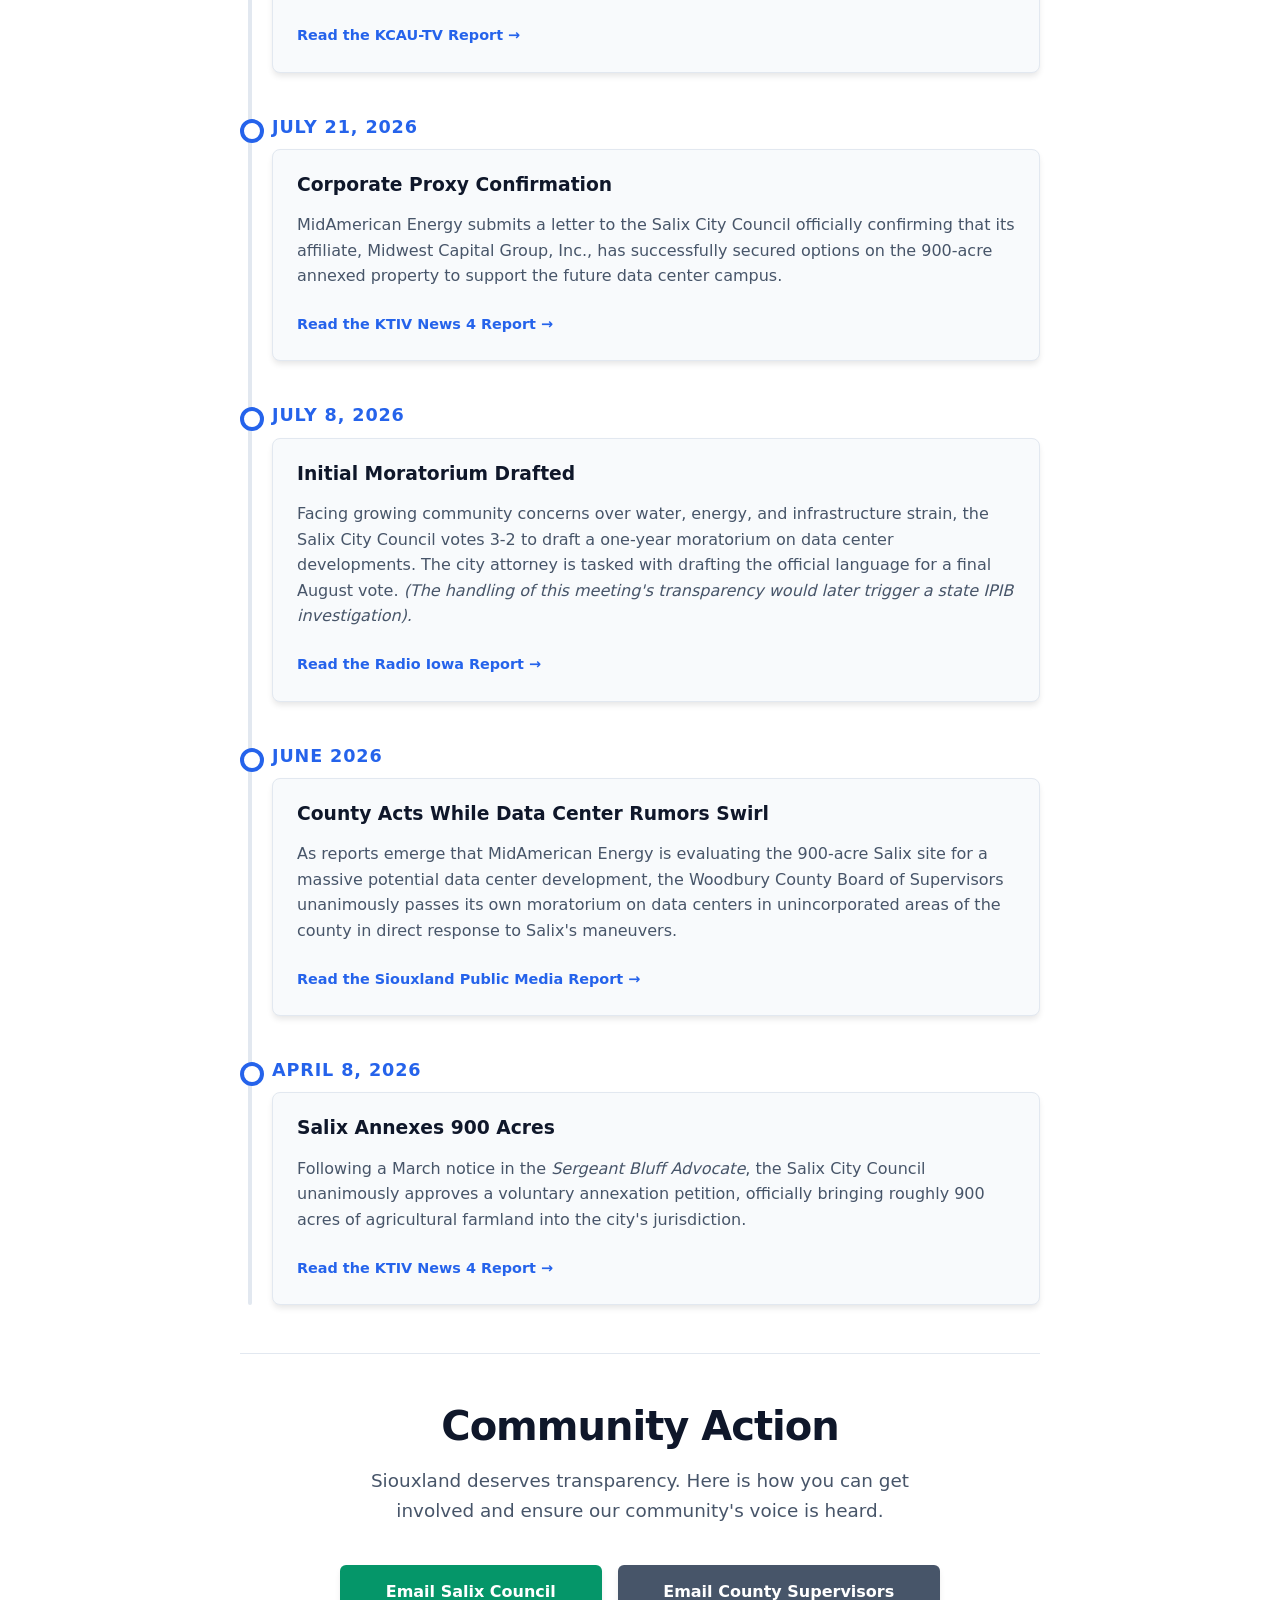
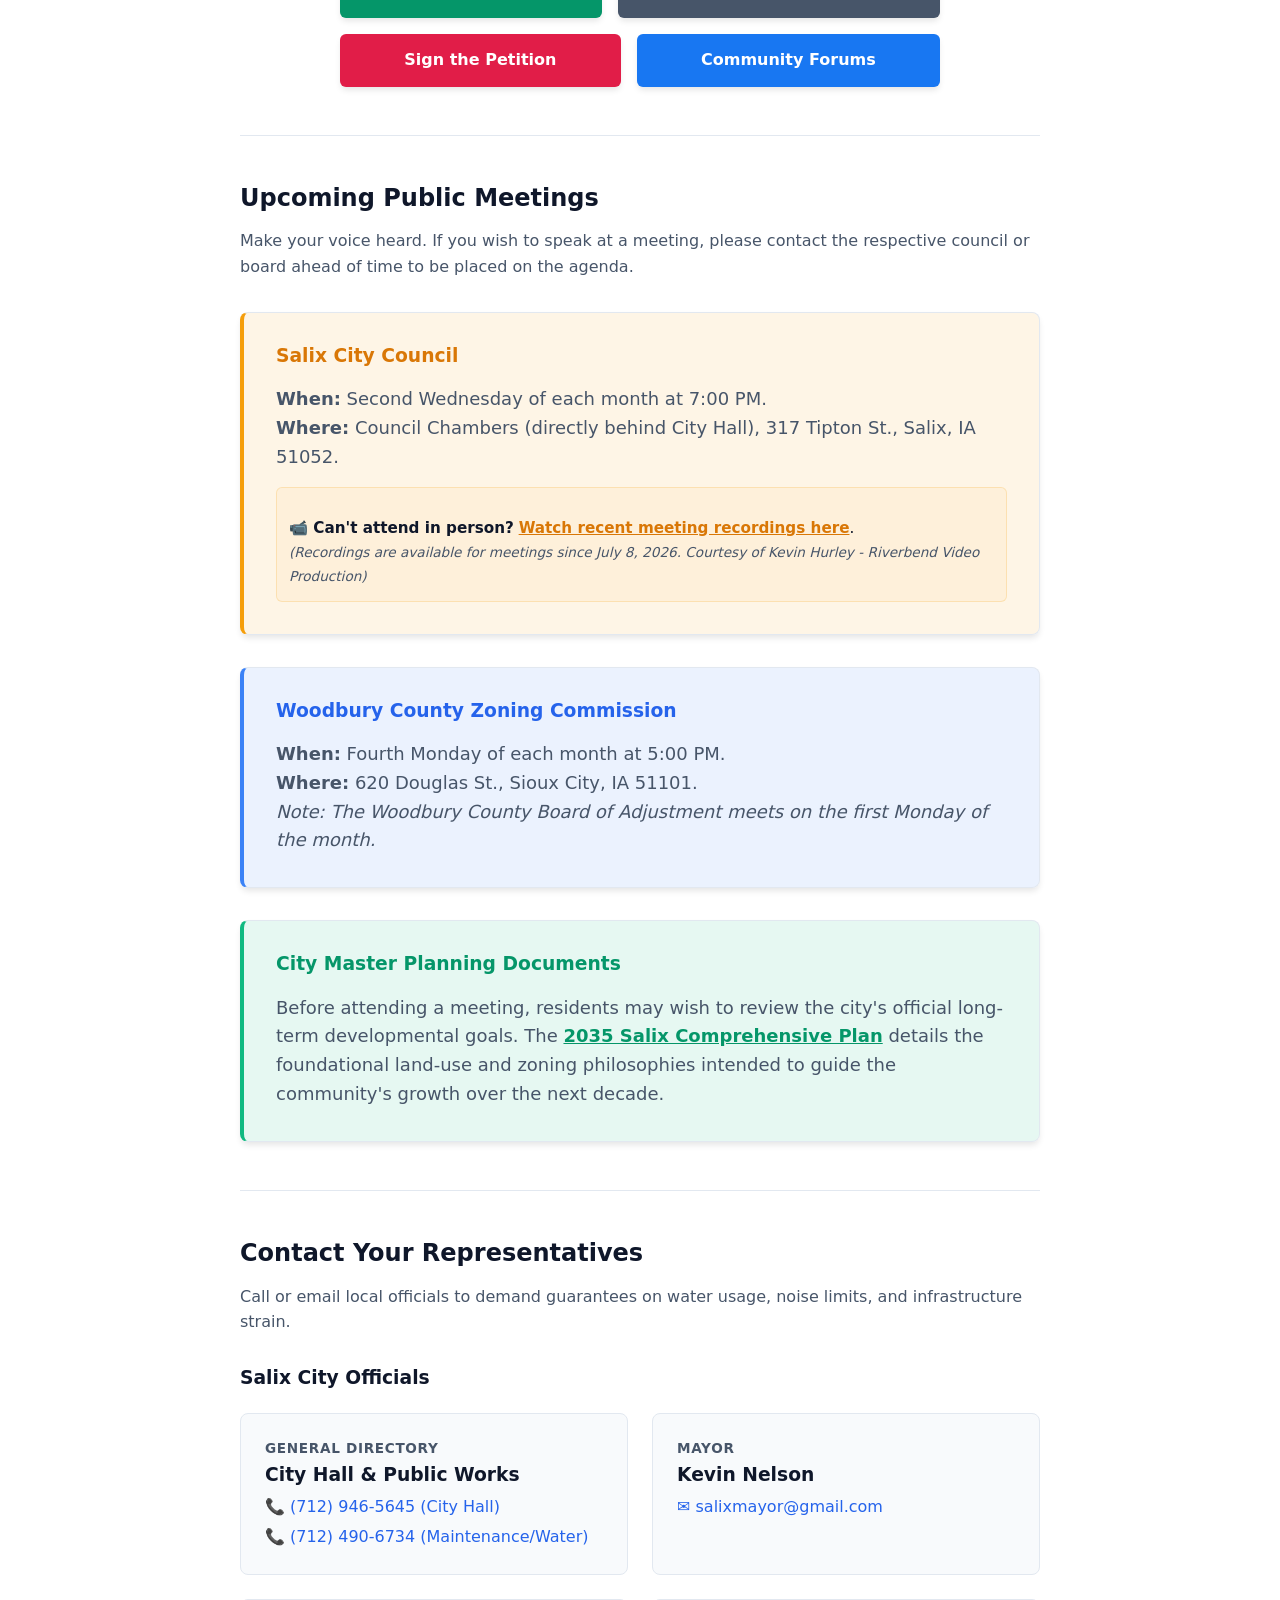
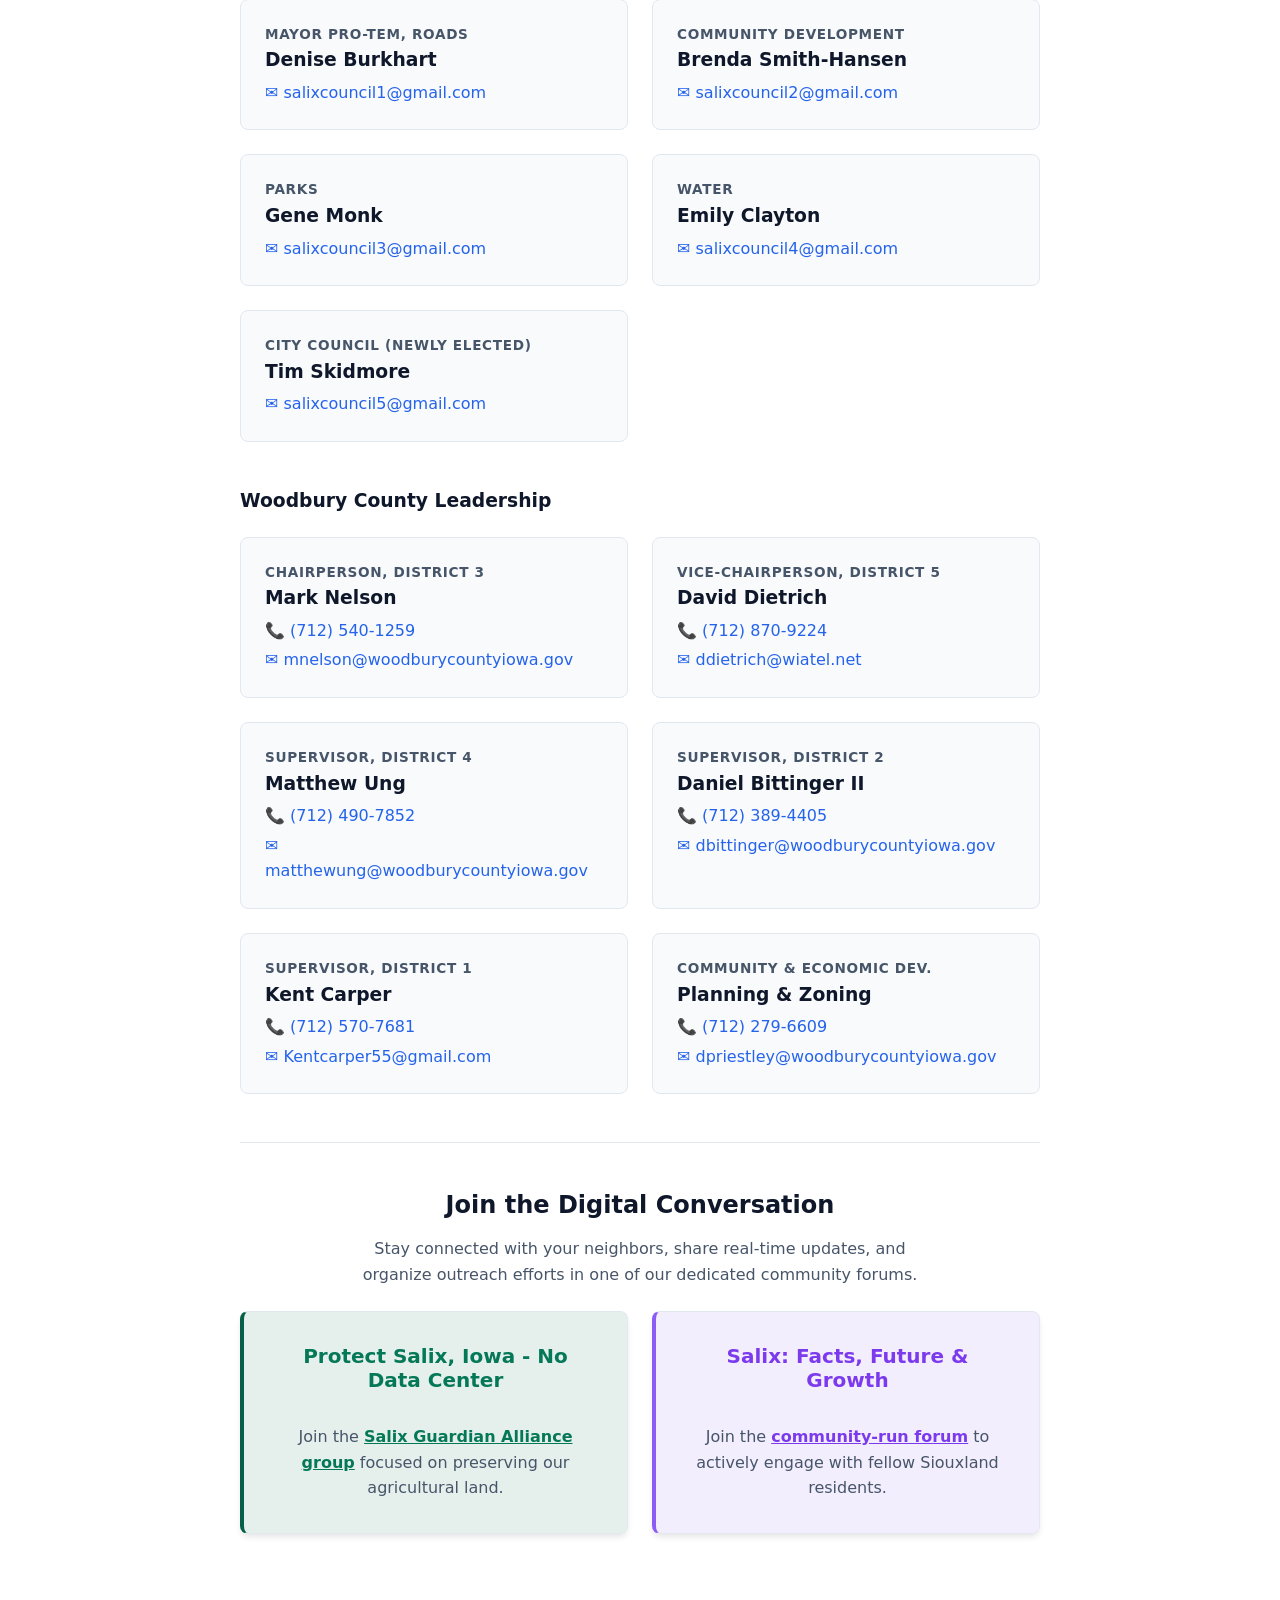
==== commit ece08d89: "Update index.html" ====
--- a/index.html
+++ b/index.html
@@ -25,6 +25,7 @@
 
     <link rel="stylesheet" href="assets/main.css?v=3">
     <script src="assets/nav.js"></script>
+    <script src="assets/loader.js"></script>
 
     <!-- In-page styles for the news and search components -->
     <style>
@@ -112,266 +113,23 @@
         <hr>
 
         <!-- ==========================================
-             2. INFORMATION & FOOTPRINT SECTION
-             ========================================== -->
-        <section id="information">
-            <h1>Project Information & Footprint</h1>
-            
-            <div class="callout" style="border-left-color: #f59e0b; background-color: rgba(245, 158, 11, 0.1);">
-                <h2 style="color: #d97706;">Awaiting Verified Information</h2>
-                <p>The current promotional website for the project (<a href="https://www.salix-data-center.com/" target="_blank" style="color: #d97706; text-decoration: underline; font-weight: 600;">salix-data-center.com</a>) relies on generic, vague assurances rather than concrete guarantees. Much of the information provided there is not backed by cited data or firm infrastructural studies.</p>
-            </div>
-
-            <p style="text-align: center; max-width: 600px; margin: 0 auto 3rem auto;">
-                We are actively researching the true infrastructural demands and ecological impact of the proposed data center. Below is a realistic comparison of projected resource demands based on similar regional projects and industry data.
-            </p>
-            
-            <hr>
-
-            <h2>Corporate Pledges vs. Binding Guarantees</h2>
-            <p>The project's promotional materials tout a goal to replenish 120% of the water consumed by 2030. It is crucial to understand that this is a voluntary corporate pledge made by Google; it is not a binding municipal contract. If the facility depletes the Salix aquifer and fails to meet this 2030 target, there are no defined legal penalties, no operational pause triggers, and no community compensation mechanisms.</p>
-            
-            <p>When reviewing these assurances, we must examine Google's documented historical behavior where voluntary pledges lacked strict local enforcement.</p>
-
-            <div class="card-grid" style="margin-bottom: 3rem;">
-                <div class="card">
-                    <h3 style="margin-top: 0;">💨 The "Net Zero" Reversal</h3>
-                    <p style="margin-bottom: 0;">Google officially pledged to achieve net-zero emissions across all operations by 2030; however, the company's own 2024 Environmental Report revealed that their greenhouse gas emissions actually surged by 48 percent over five years. This massive increase was driven directly by new AI data center energy demands, proving that voluntary 2030 targets are easily abandoned when corporate infrastructural priorities shift.</p>
-                </div>
-                <div class="card">
-                    <h3 style="margin-top: 0;">💧 "Trade Secret" Water Data</h3>
-                    <p style="margin-bottom: 0;">While Google promises responsible local water stewardship, their historical actions demonstrate a deep resistance to transparency. In The Dalles, Oregon, Google actively fought public records requests and attempted to classify their massive local water consumption as a corporate "trade secret"; they only released the data after a prolonged legal battle and intense public backlash.</p>
-                </div>
-                <div class="card">
-                    <h3 style="margin-top: 0;">🏢 Phantom Economic Lifelines</h3>
-                    <p style="margin-bottom: 0;">Google frequently uses projections of community prosperity to secure decades of multi-million dollar property tax exemptions from rural towns; yet, once construction concludes, these highly automated facilities operate with a skeletal crew of technicians. Local municipalities are left carrying the heavy infrastructural burden without the legal clawback mechanisms required to recoup lost tax revenue if job promises fall short.</p>
-                </div>
-            </div>
-
-            <hr>
-
-            <h2>Resource Demands & Heritage Impact</h2>
-            
-            <div class="card-grid">
-                <!-- Historic Image Card -->
-                <div class="card" style="grid-column: 1 / -1; border-top: 4px solid #10b981;">
-                    <h3>🌾 Preserving Salix's Agricultural Heritage</h3>
-                    <img src="assets/images/historic00.jpg" alt="Historic postcard of Farmers Elevator, C. & N.W. Depot and Updike Elevator in Salix, Iowa" class="responsive-img" style="width: 100%; max-width: 100%; height: auto; box-sizing: border-box; object-fit: cover; cursor: zoom-in; transition: transform 0.2s ease, box-shadow 0.2s ease;" onmouseover="this.style.boxShadow='0 8px 15px -3px rgba(0, 0, 0, 0.2)';" onmouseout="this.style.boxShadow='0 4px 6px -1px rgba(0, 0, 0, 0.1)';" onclick="openLightbox(this)" data-caption="Farmers Elevator, C. & N. W. Depot, and Updike Elevator in Salix, Iowa.">
-                    <p class="image-caption">Farmers Elevator, C. & N. W. Depot, and Updike Elevator in Salix, Iowa.</p>
-                    <p>Salix was platted around 1868 with the arrival of the railroad<sup>[a]</sup>. Our town's history is deeply rooted in the land. When a devastating fire swept through the business district in October 1892, these grain elevators were among the only structures left standing, serving as a testament to our agricultural backbone<sup>[a]</sup>. The proposed 900-acre industrial footprint threatens to pave over this rich farming heritage, trading generational farmland for massive corporate water and power consumption.</p>
-                </div>
-
-                <!-- Water Card -->
-                <div class="card" style="grid-column: 1 / -1; border-top: 4px solid #3b82f6;">
-                    <h3>💧 Water Usage & Logistical Challenges</h3>
-                    <p>Data centers require massive amounts of water for cooling. For context, a similar data center project is proposed in Palo, Iowa, on roughly 500 acres. Public records show this facility is estimated to draw <strong>14 million gallons of water per day</strong> directly from the Cedar River<sup>[b]</sup>.</p>
-                    
-                    <p>To put that staggering volume into perspective, the average day demand for water for the entire city of Sioux City is <strong>13.75 million gallons per day</strong><sup>[c]</sup>.</p>
-                    
-                    <p>The proposed Salix site is nearly double the size at <strong>900 acres</strong><sup>[d]</sup>, suggesting an even higher demand. Furthermore, the Palo facility is located directly on top of a river to support its intensive water needs<sup>[b]</sup>. The Salix site is located miles away from the Missouri River, which creates massive logistical hurdles and severely threatens the local aquifer.</p>
-                </div>
-                
-                <div class="card">
-                    <h3>⚡ Energy Consumption & Hidden Water Costs</h3>
-                    <p>Data centers place an enormous, continuous strain on local power grids. We demand transparency regarding MidAmerican Energy's capacity to serve this 900-acre facility<sup>[d]</sup>. Crucially, the true water footprint is often hidden in these energy demands. The power plants that generate electricity for data centers consume significantly more water to cool their steam turbines than the data center uses on-site for its own cooling<sup>[e]</sup>.</p>
-                </div>
-                
-                <div class="card">
-                    <h3>🔊 Noise Pollution</h3>
-                    <p>Industrial HVAC cooling systems and backup generators run 24/7. We are seeking firm, guaranteed noise mitigation strategies to ensure the facility does not disrupt the quiet, rural character of Siouxland.</p>
-                </div>
-            </div>
-
-            <hr>
-
-            <h2>Sources & References</h2>
-            <ul style="font-size: 0.9rem; color: var(--text-muted); list-style: none; padding-left: 0;">
-                <li style="margin-bottom: 0.5rem;"><strong>[a]</strong> SalixIowa.com. <em>The Story of Salix</em>.</li>
-                <li style="margin-bottom: 0.5rem;"><strong>[b]</strong> Iowa Public Radio (June 2026). <em>Palo City Council advances data center zoning ordinance despite pushback from residents</em>.</li>
-                <li style="margin-bottom: 0.5rem;"><strong>[c]</strong> City of Sioux City, Iowa. <em>Utilities: Water Treatment Overview</em>.</li>
-                <li style="margin-bottom: 0.5rem;"><strong>[d]</strong> Data Center Map. <em>MidAmerican Salix - Sioux City</em>.</li>
-                <li style="margin-bottom: 0.5rem;"><strong>[e]</strong> KETOS (July 2026). <em>Data Center Water Use: Why the Power Plant Uses More</em>.</li>
-            </ul>
-        </section>
+             2. INFORMATION SECTION (Loaded Dynamically)
+             ========================================== -->
+        <section id="information" data-src="information.html"></section>
 
         <hr>
 
         <!-- ==========================================
-             3. NEWS & TIMELINE SECTION
-             ========================================== -->
-        <section id="news">
-            <h1>Latest News & Timeline</h1>
-            <p>Track the latest developments, legal challenges, and city council decisions.</p>
-            
-            <hr>
-
-            <h2>Live Community Coverage</h2>
-            <p style="margin-bottom: 1.5rem;"><em>Auto-updating live news coverage regarding the proposed Salix data center footprint.</em></p>
-            
-            <div class="news-controls">
-                <label for="news-search" style="font-weight: 600; color: var(--text-color);">Filter coverage: </label>
-                <input type="text" id="news-search" placeholder="e.g. lawsuit, water, Google, moratorium..." aria-label="Filter news keywords">
-                <button id="search-btn">Filter News</button>
-            </div>
-
-            <!-- Dynamic Bing Feed Container (Strict Dynamic, Capped at 4) -->
-            <div id="live-news-feed" class="card-grid">
-                <p class="loading-text" id="news-loading">Fetching the latest articles from Bing News...</p>
-            </div>
-
-            <hr>
-
-            <h2>The Salix Annexation Timeline</h2>
-            <p>A comprehensive, factual record of the proposed 900-acre data center development, rezoning efforts, and community pushback.</p>
-
-            <div class="timeline">
-                
-                <!-- Phase 5 (Current Investigations) -->
-                <div class="timeline-item">
-                    <div class="timeline-date">September 17, 2026</div>
-                    <div class="timeline-content">
-                        <h3>State Ethics Board Accepts Salix Complaint</h3>
-                        <p>The Iowa Public Information Board (IPIB) formally accepts a complaint filed against the City of Salix, launching an investigation into alleged violations of Iowa's Open Meetings Law. The inquiry centers on transparency failures and the handling of the July 8 City Council meeting minutes.</p>
-                        <a href="https://www.siouxlandproud.com/" target="_blank" rel="noopener noreferrer" class="news-link" style="font-size: 0.9rem;">Read the KCAU-TV Report &rarr;</a>
-                    </div>
-                </div>
-
-                <div class="timeline-item">
-                    <div class="timeline-date">August 21, 2026</div>
-                    <div class="timeline-content">
-                        <h3>Public Backlash & Pending Litigation</h3>
-                        <p>Following the failure of the moratorium, a community petition titled "Stop the Salix, Iowa Data Center Project" launches, demanding officials pause the project. Amidst the backlash, Mayor Kevin Nelson publicly declines to comment on the ongoing Woodbury County annexation lawsuit, citing pending litigation, while council members publicly dispute the existence of formal zoning applications.</p>
-                        <a href="https://kiwaradio.com/news/despite-protests-salix-leaders-vote-to-proceed-with-data-center-project/" target="_blank" rel="noopener noreferrer" class="news-link" style="font-size: 0.9rem;">Read the KIWA Radio Report &rarr;</a>
-                    </div>
-                </div>
-
-                <!-- Phase 4 -->
-                <div class="timeline-item">
-                    <div class="timeline-date">August 20, 2026</div>
-                    <div class="timeline-content">
-                        <h3>City Council Reverses Course on Moratorium</h3>
-                        <p>Amid high tension and a heavy police presence to maintain order, the Salix City Council votes 3-2 <strong>against</strong> enacting a one-year moratorium on data center developments. Council Member Denise Burkhart changes her previous July vote in order to allow conversations with Google to continue. The failure of the moratorium allows the data center rezoning process to proceed.</p>
-                        <a href="https://kscj.com/2026/08/21/salix-council-votes-down-data-center-moratorium/" target="_blank" rel="noopener noreferrer" class="news-link" style="font-size: 0.9rem;">Read the KSCJ 1360 Report &rarr;</a>
-                    </div>
-                </div>
-
-                <!-- Phase 3 -->
-                <div class="timeline-item">
-                    <div class="timeline-date">August 12, 2026</div>
-                    <div class="timeline-content">
-                        <h3>Threats Force Meeting Postponement</h3>
-                        <p>A highly anticipated City Council meeting to vote on finalized moratorium language is abruptly postponed. Mayor Kevin Nelson cites death and terroristic threats made against city officials on social media. The Woodbury County Sheriff's Office launches an investigation. Internal documents later reveal Google representatives had explicitly planned to attend this meeting to begin direct community negotiations.</p>
-                        <a href="https://siouxcityjournal.com/" target="_blank" rel="noopener noreferrer" class="news-link" style="font-size: 0.9rem;">Read the Sioux City Journal Report &rarr;</a>
-                    </div>
-                </div>
-
-                <div class="timeline-item">
-                    <div class="timeline-date">August 6, 2026</div>
-                    <div class="timeline-content">
-                        <h3>Woodbury County Files Lawsuit Against Salix</h3>
-                        <p>Woodbury County and three area landowners officially file legal petitions challenging the city's initial annexation of the 900-acre farmland plot. The county alleges Salix failed to properly notify residents, circumvented state code, and illegally annexed property that does not actually border the city limits.</p>
-                        <a href="https://www.iowapublicradio.org/" target="_blank" rel="noopener noreferrer" class="news-link" style="font-size: 0.9rem;">Read the Iowa Public Radio Report &rarr;</a>
-                    </div>
-                </div>
-
-                <div class="timeline-item">
-                    <div class="timeline-date">August 3, 2026</div>
-                    <div class="timeline-content">
-                        <h3>Internal Google Communications to Mayor Nelson</h3>
-                        <p>An internal document titled "Salix, Iowa data center project [INTERNAL]" originating from Google in Council Bluffs is addressed directly to Mayor Kevin Nelson and the Salix City Council. The letter officially introduces Google, promises water stewardship, and confirms that infrastructure commitments are "baked into our agreement with MidAmerican."</p>
-                        <a href="https://www.siouxlandproud.com/" target="_blank" rel="noopener noreferrer" class="news-link" style="font-size: 0.9rem;">Read the KCAU-TV Report &rarr;</a>
-                    </div>
-                </div>
-                
-                <div class="timeline-item">
-                    <div class="timeline-date">July 21, 2026</div>
-                    <div class="timeline-content">
-                        <h3>Corporate Proxy Confirmation</h3>
-                        <p>MidAmerican Energy submits a letter to the Salix City Council officially confirming that its affiliate, Midwest Capital Group, Inc., has successfully secured options on the 900-acre annexed property to support the future data center campus.</p>
-                        <a href="https://www.ktiv.com/" target="_blank" rel="noopener noreferrer" class="news-link" style="font-size: 0.9rem;">Read the KTIV News 4 Report &rarr;</a>
-                    </div>
-                </div>
-
-                <!-- Phase 2 -->
-                <div class="timeline-item">
-                    <div class="timeline-date">July 8, 2026</div>
-                    <div class="timeline-content">
-                        <h3>Initial Moratorium Drafted</h3>
-                        <p>Facing growing community concerns over water, energy, and infrastructure strain, the Salix City Council votes 3-2 to draft a one-year moratorium on data center developments. The city attorney is tasked with drafting the official language for a final August vote. <em>(The handling of this meeting's transparency would later trigger a state IPIB investigation).</em></p>
-                        <a href="https://siouxcountyradio.com/radio-iowa/salix-city-council-considers-data-center-moratorium/" target="_blank" rel="noopener noreferrer" class="news-link" style="font-size: 0.9rem;">Read the Radio Iowa Report &rarr;</a>
-                    </div>
-                </div>
-
-                <div class="timeline-item">
-                    <div class="timeline-date">June 2026</div>
-                    <div class="timeline-content">
-                        <h3>County Acts While Data Center Rumors Swirl</h3>
-                        <p>As reports emerge that MidAmerican Energy is evaluating the 900-acre Salix site for a massive potential data center development, the Woodbury County Board of Supervisors unanimously passes its own moratorium on data centers in unincorporated areas of the county in direct response to Salix's maneuvers.</p>
-                        <a href="https://www.kwit.org/podcast/spm-news/2026-06-11/salix-residents-remain-concerned-about-possibility-of-data-center-in-their-town" target="_blank" rel="noopener noreferrer" class="news-link" style="font-size: 0.9rem;">Read the Siouxland Public Media Report &rarr;</a>
-                    </div>
-                </div>
-
-                <!-- Phase 1 -->
-                <div class="timeline-item">
-                    <div class="timeline-date">April 8, 2026</div>
-                    <div class="timeline-content">
-                        <h3>Salix Annexes 900 Acres</h3>
-                        <p>Following a March notice in the <em>Sergeant Bluff Advocate</em>, the Salix City Council unanimously approves a voluntary annexation petition, officially bringing roughly 900 acres of agricultural farmland into the city's jurisdiction.</p>
-                        <a href="https://www.ktiv.com/" target="_blank" rel="noopener noreferrer" class="news-link" style="font-size: 0.9rem;">Read the KTIV News 4 Report &rarr;</a>
-                    </div>
-                </div>
-                
-            </div>
-        </section>
+             3. NEWS SECTION (Loaded Dynamically)
+             ========================================== -->
+        <section id="news" data-src="news.html"></section>
 
         <hr>
 
         <!-- ==========================================
-             4. COMMUNITY ACTION SECTION
-             ========================================== -->
-        <section id="community">
-            <h1>Community Action</h1>
-            <p style="text-align: center; max-width: 600px; margin: 0 auto;">
-                Siouxland deserves transparency. Here is how you can get involved and ensure our community's voice is heard.
-            </p>
-
-            <div class="action-container">
-                <div class="action-row">
-                    <a href="mailto:salixcity@salix.net" class="action-btn btn-city">Email Salix Council</a>
-                    <a href="mailto:supervisors@woodburycountyiowa.gov" class="action-btn btn-county">Email County Supervisors</a>
-                </div>
-                <div class="action-row">
-                    <a href="https://www.change.org" target="_blank" rel="noopener noreferrer" class="action-btn btn-petition">Sign the Petition</a>
-                    <a href="https://www.facebook.com" target="_blank" rel="noopener noreferrer" class="action-btn btn-fb">Community Forums</a>
-                </div>
-            </div>
-
-            <hr>
-
-            <h2>Upcoming Public Meetings</h2>
-            <p>Make your voice heard. If you wish to speak at a meeting, please contact the respective council or board ahead of time to be placed on the agenda.</p>
-
-            <div class="card-grid">
-                <div class="card">
-                    <h3>🏛️ Salix City Council</h3>
-                    <span class="contact-role">Monthly Regular Meeting</span>
-                    <p>Held on the <strong>second Wednesday</strong> of each month at 7:00 PM at Salix City Hall (317 Tipton St).</p>
-                    <a href="mailto:salixcity@salix.net" class="contact-link">Contact City Hall for Agenda Request &rarr;</a>
-                </div>
-
-                <div class="card">
-                    <h3>⚖️ Woodbury County Supervisors</h3>
-                    <span class="contact-role">Weekly Board Session</span>
-                    <p>Held every <strong>Tuesday afternoon</strong> at 4:30 PM in the basement boardroom of the Woodbury County Courthouse in Sioux City.</p>
-                    <a href="https://www.woodburycountyiowa.gov" target="_blank" rel="noopener noreferrer" class="contact-link">Visit Board Portal & Public Agendas &rarr;</a>
-                </div>
-            </div>
-
-            <div class="video-inset" style="margin-top: 2rem;">
-                <p style="margin: 0; font-weight: 600;">📹 Public Meeting Transparency</p>
-                <span style="font-size: 0.95rem; display: block; margin-top: 0.25rem;">Meeting minutes and available video archives can be requested through open records requests filed under Iowa Code Chapter 22.</span>
-            </div>
-        </section>
+             4. COMMUNITY SECTION (Loaded Dynamically)
+             ========================================== -->
+        <section id="community" data-src="community.html"></section>
 
     </main>
 
@@ -382,7 +140,7 @@
         <div class="lightbox-caption" id="lightbox-caption-text"></div>
     </div>
 
-    <!-- Lightbox Script (Handles both data-caption attributes and sibling .image-caption elements) -->
+    <!-- Lightbox Script -->
     <script>
         function openLightbox(imgElement) {
             const lightbox = document.getElementById('image-lightbox');
@@ -408,13 +166,16 @@
         }
     </script>
 
-    <!-- Strict Dynamic Bing News RSS Script (/get JSON wrapper, Newest First, Capped at 4) -->
+    <!-- Strict Dynamic Bing News RSS Script -->
     <script>
-        document.addEventListener('DOMContentLoaded', () => {
+        // Listens for the custom event fired by loader.js instead of DOMContentLoaded
+        document.addEventListener('SectionsLoaded', () => {
             const newsContainer = document.getElementById('live-news-feed');
             const loadingText = document.getElementById('news-loading');
             const searchInput = document.getElementById('news-search');
             const searchBtn = document.getElementById('search-btn');
+
+            if (!newsContainer) return; // Failsafe in case news.html fails to load
 
             function renderCards(articles) {
                 newsContainer.innerHTML = '';
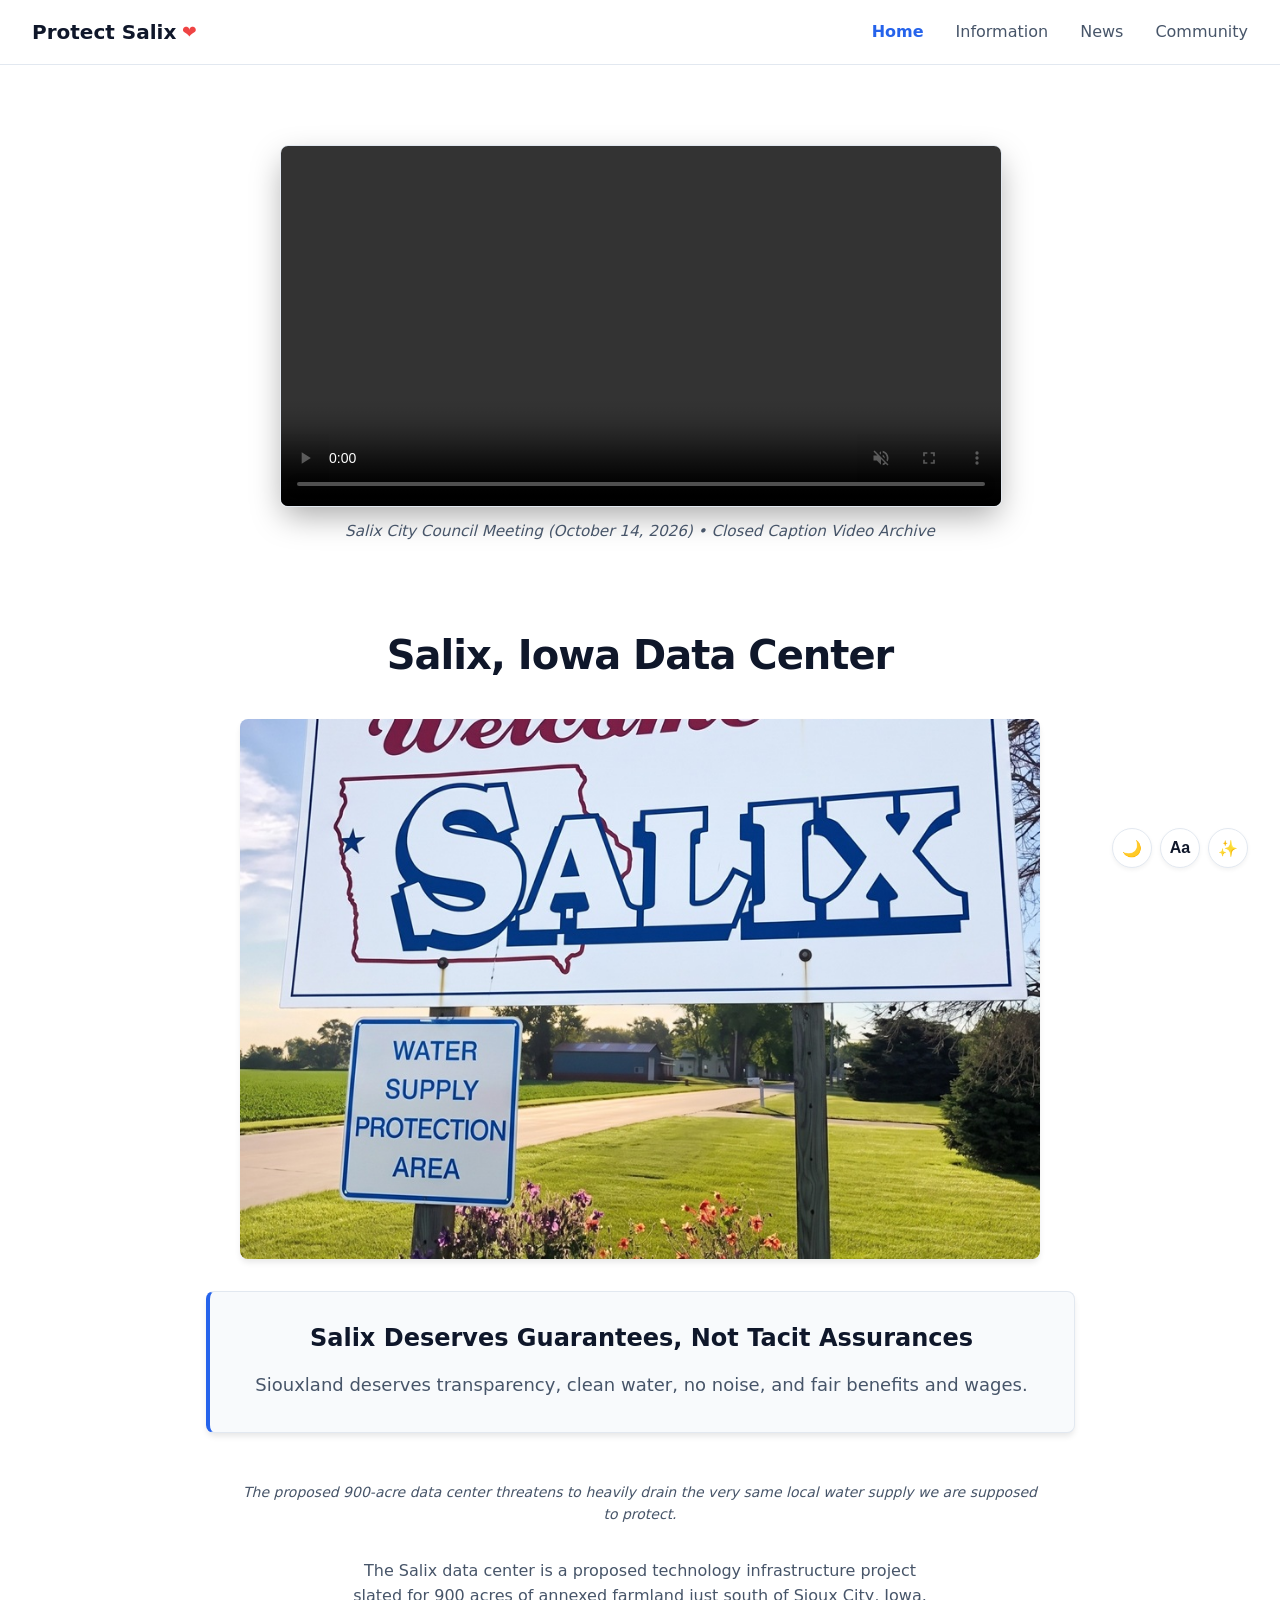
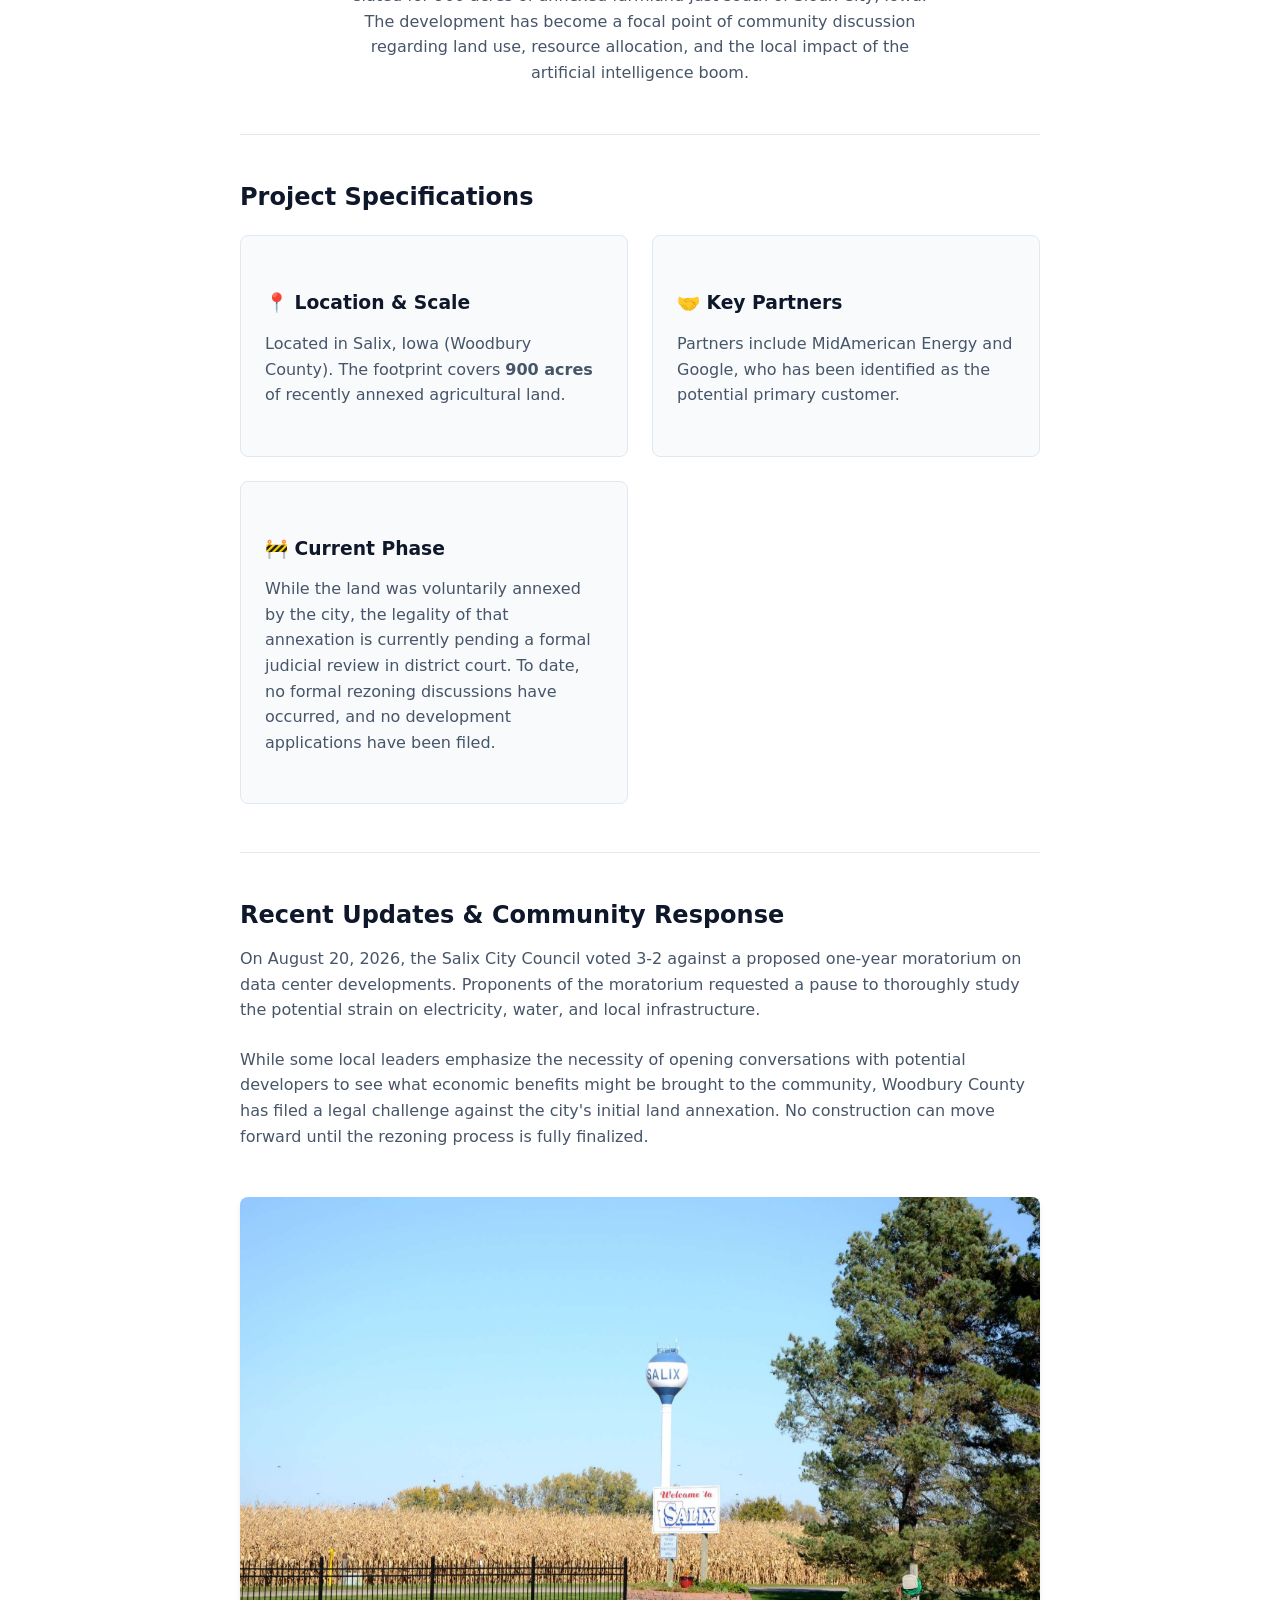
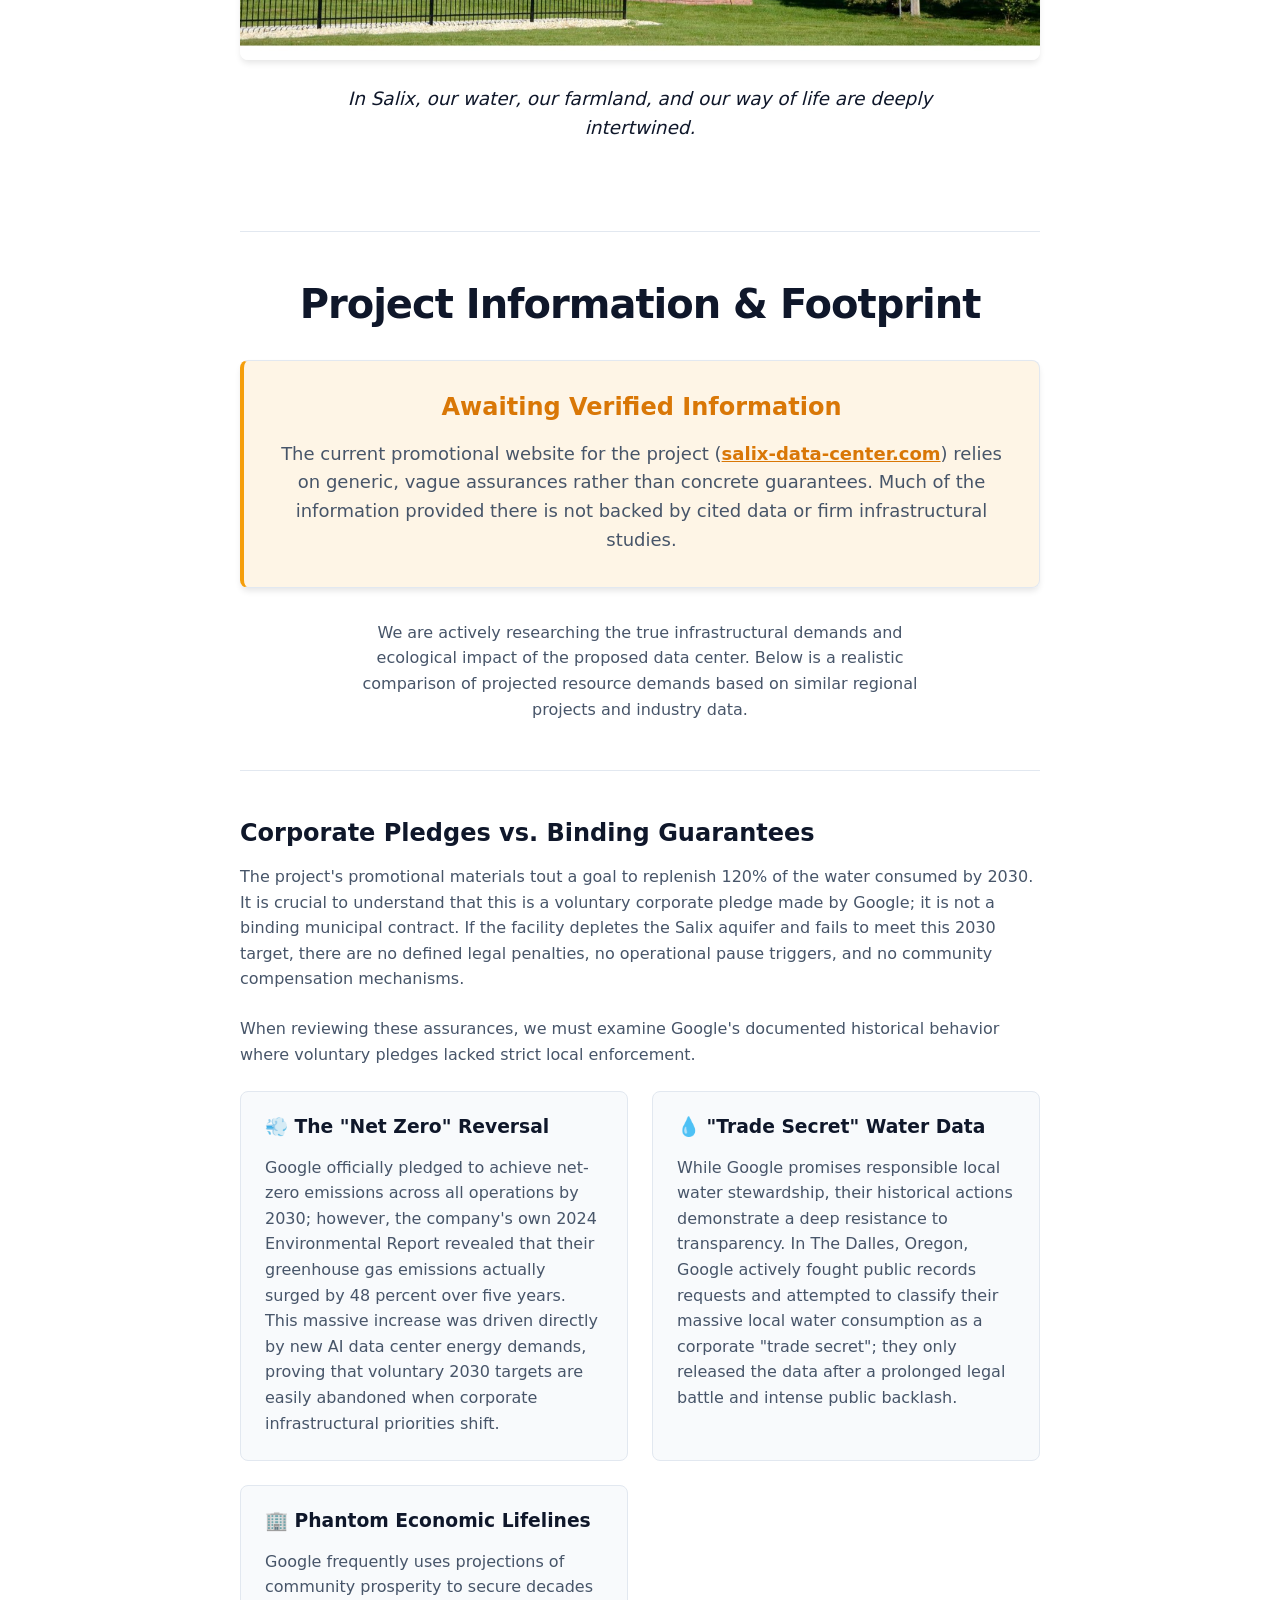
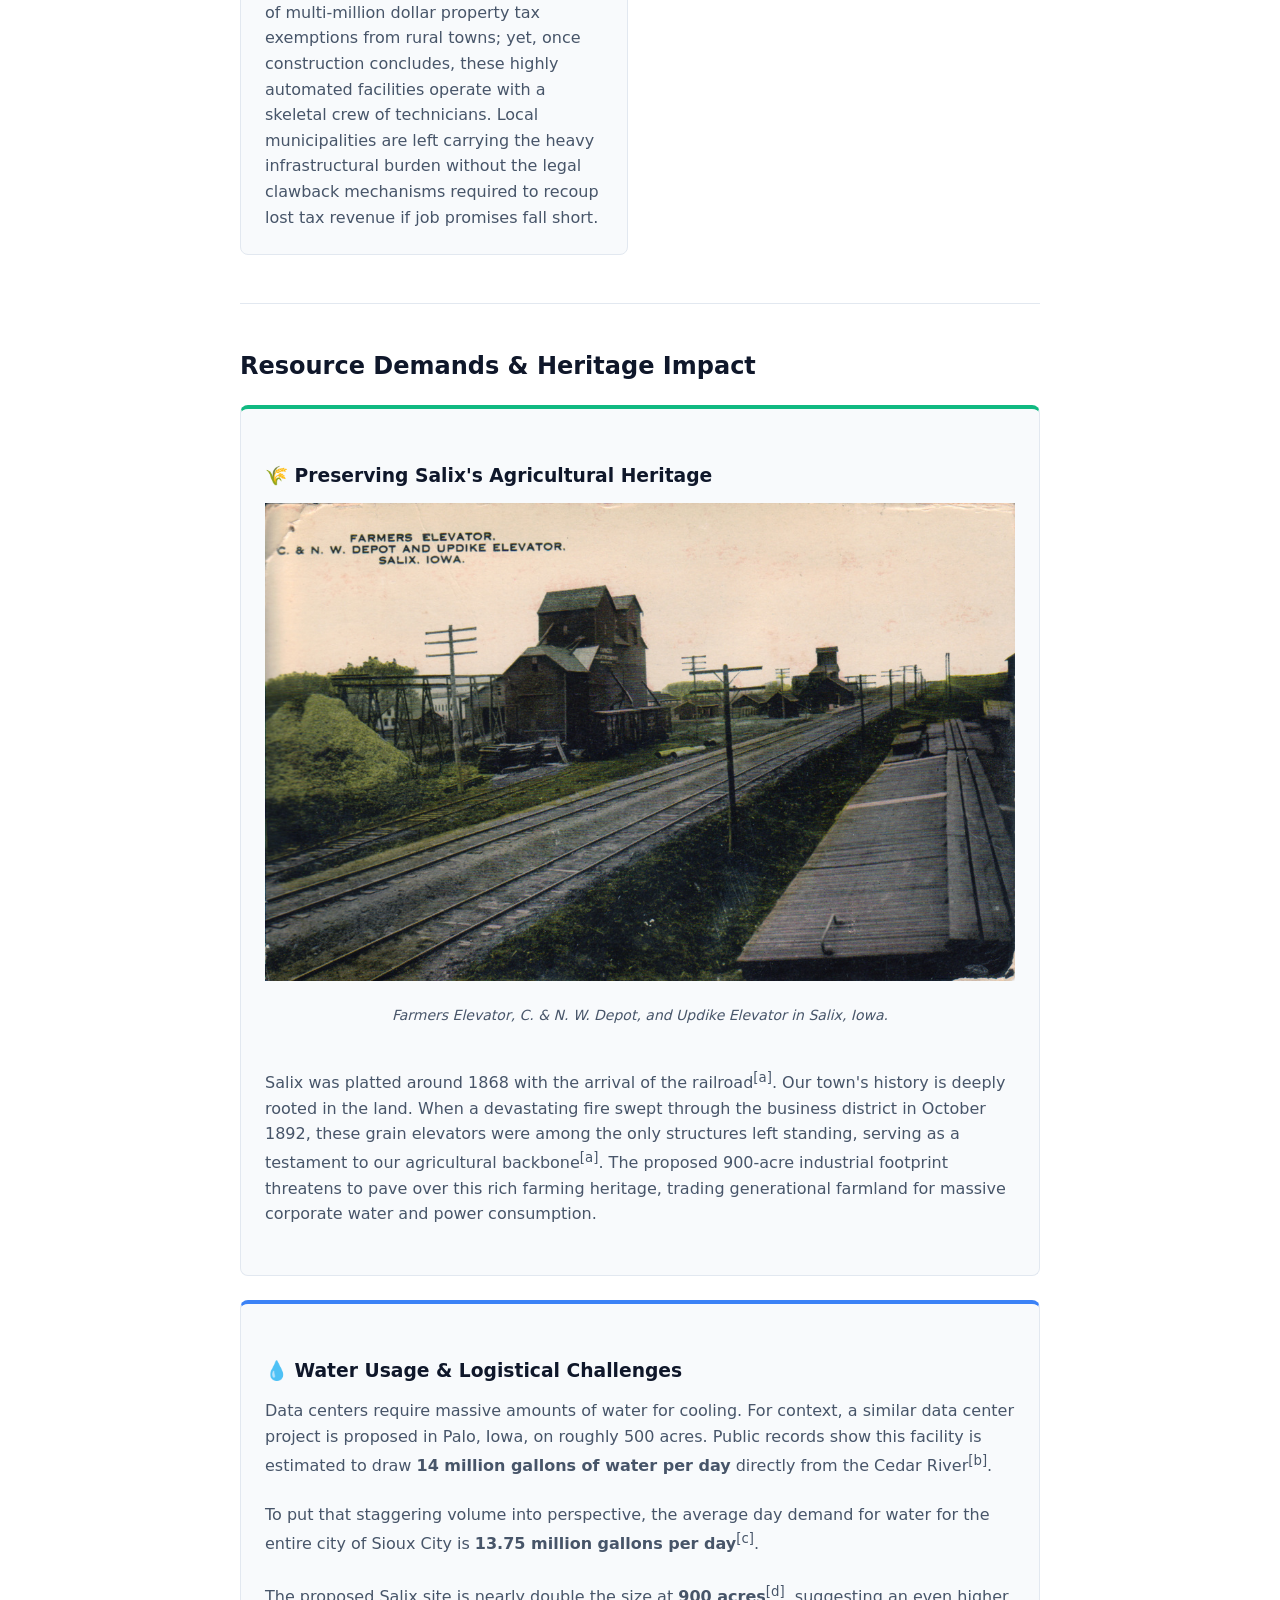
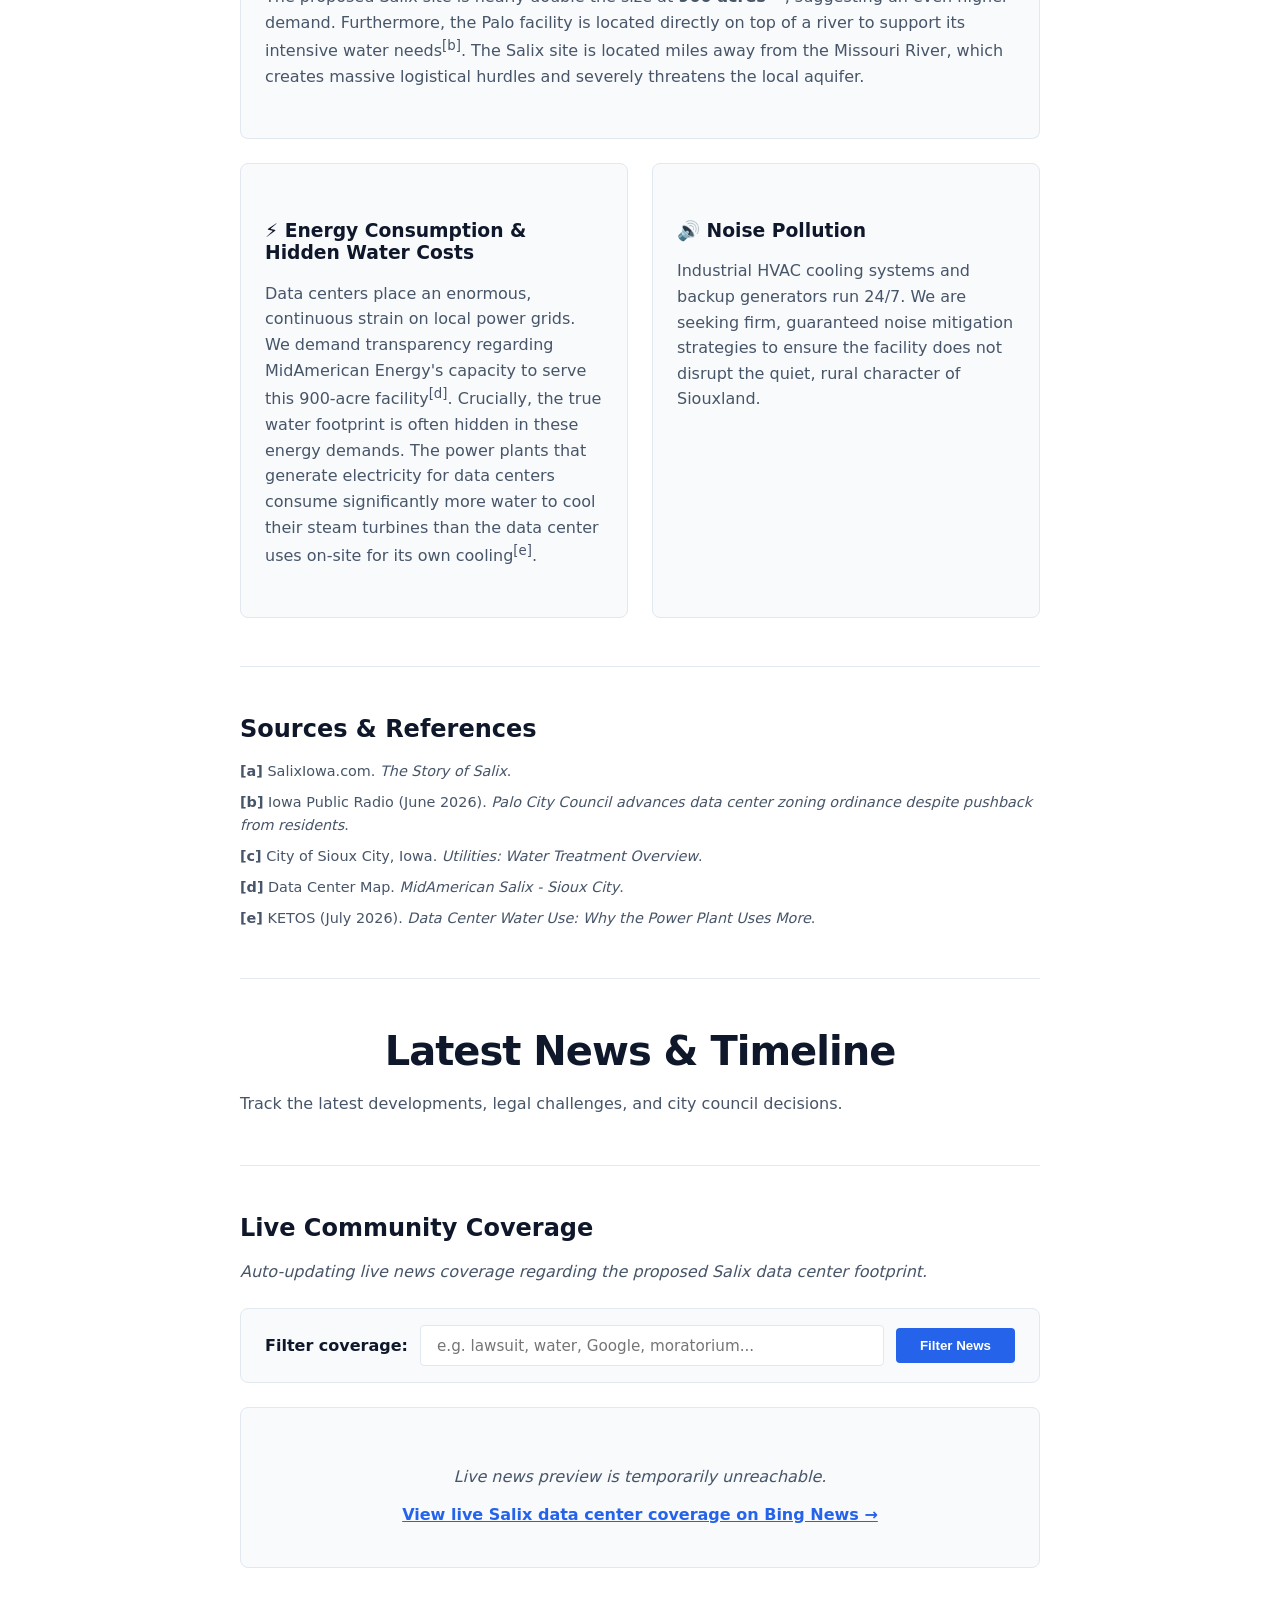
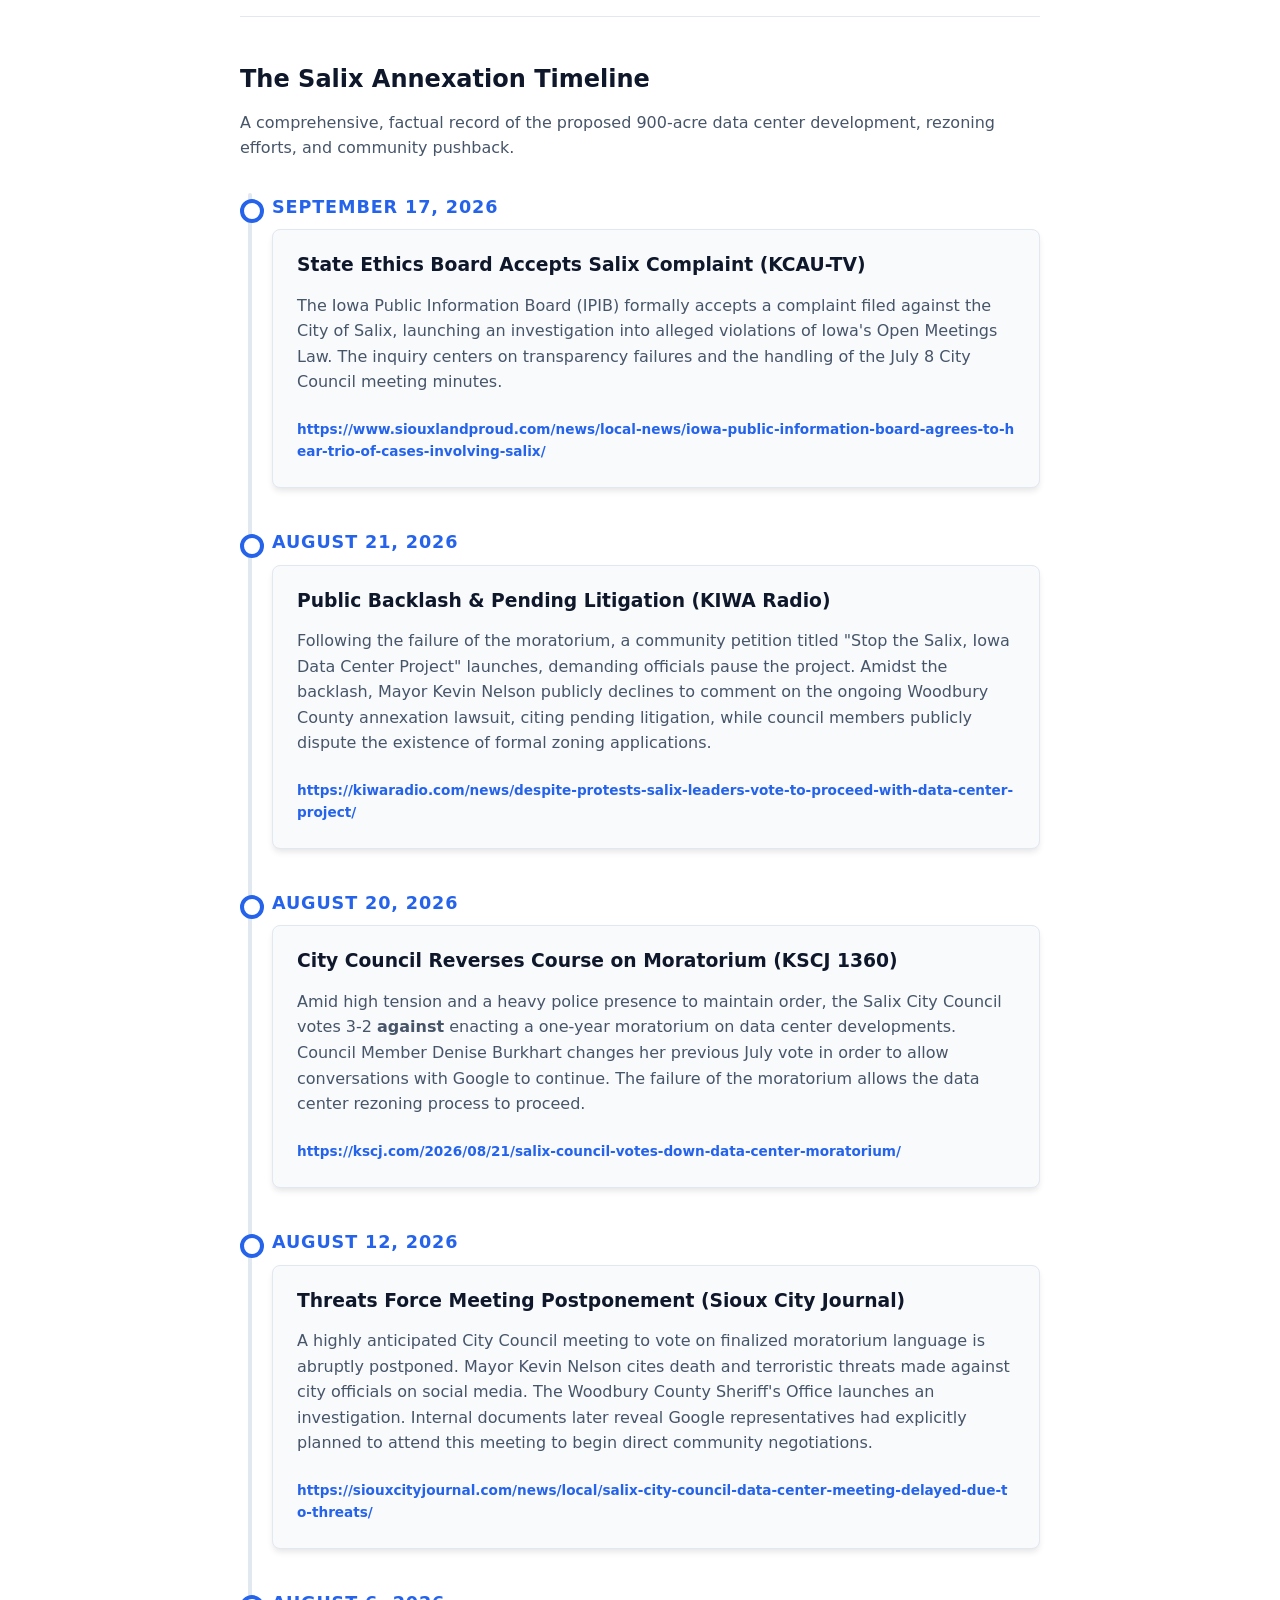
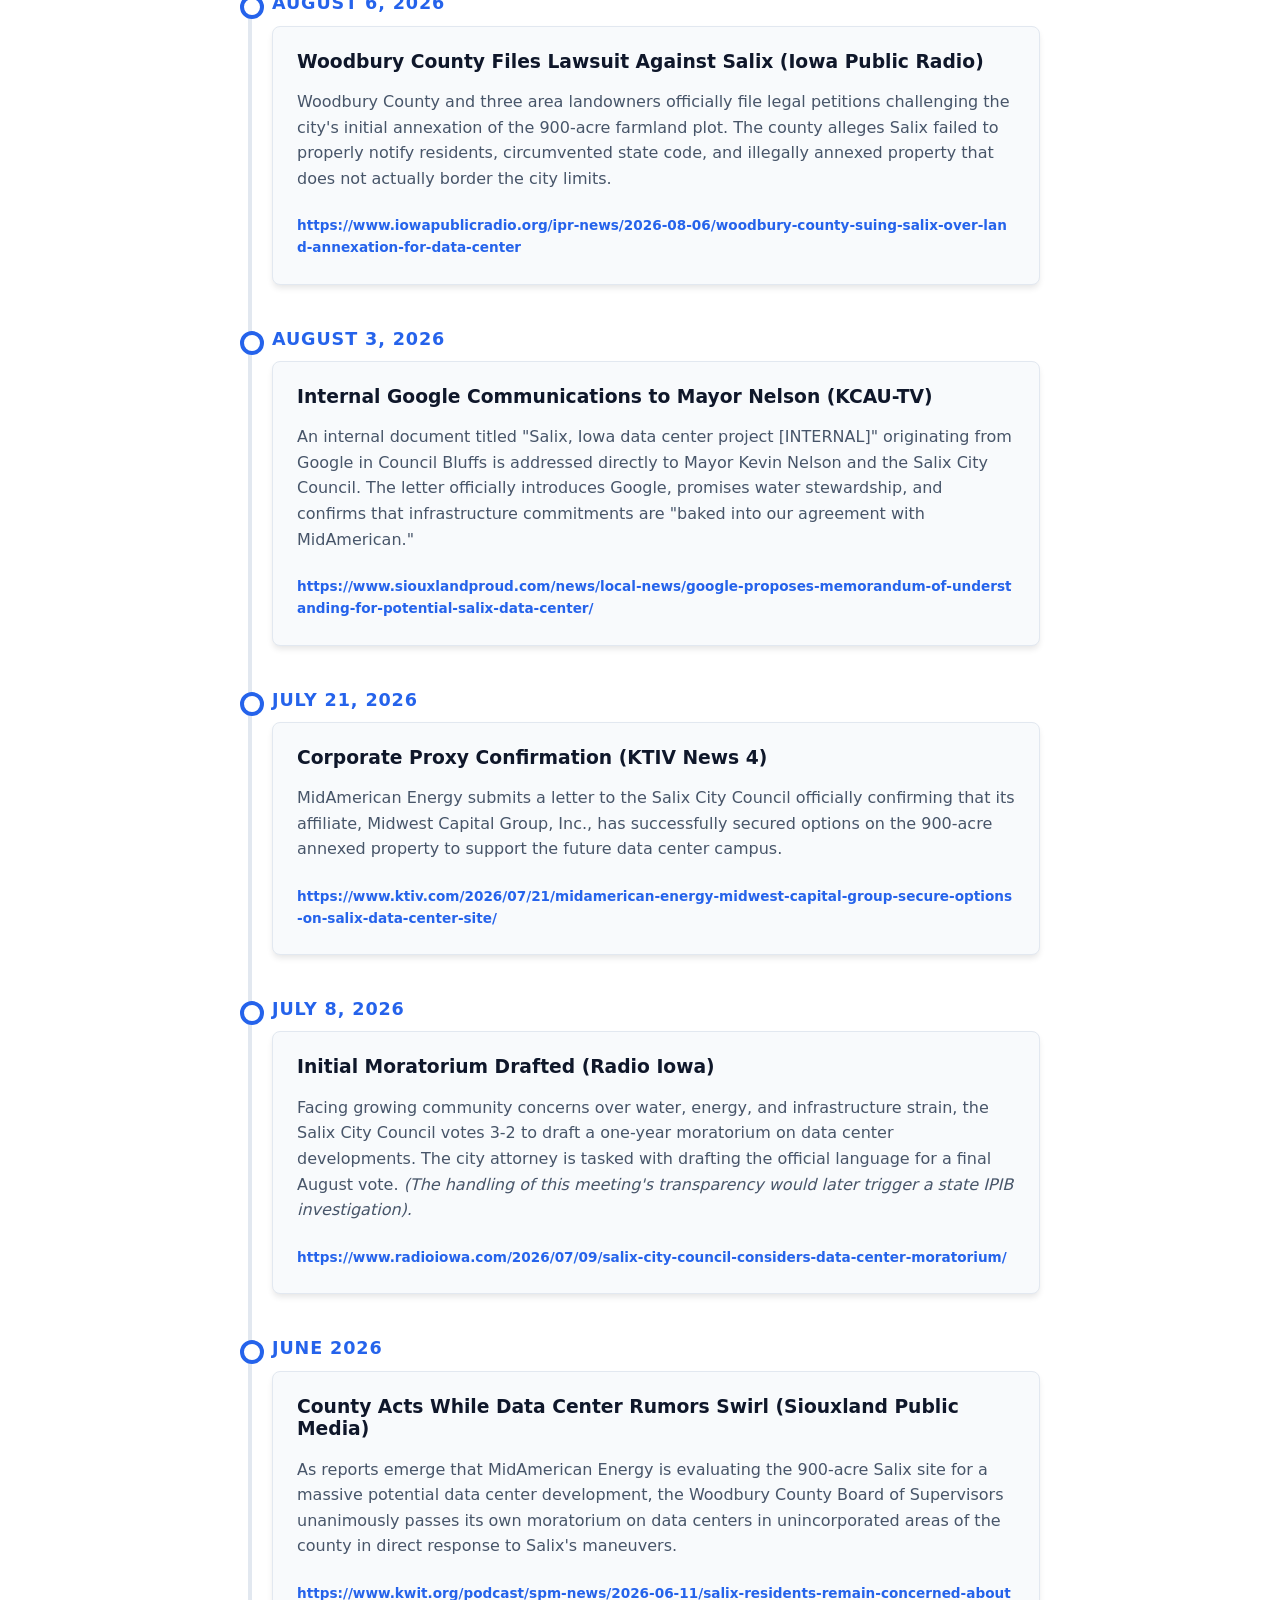
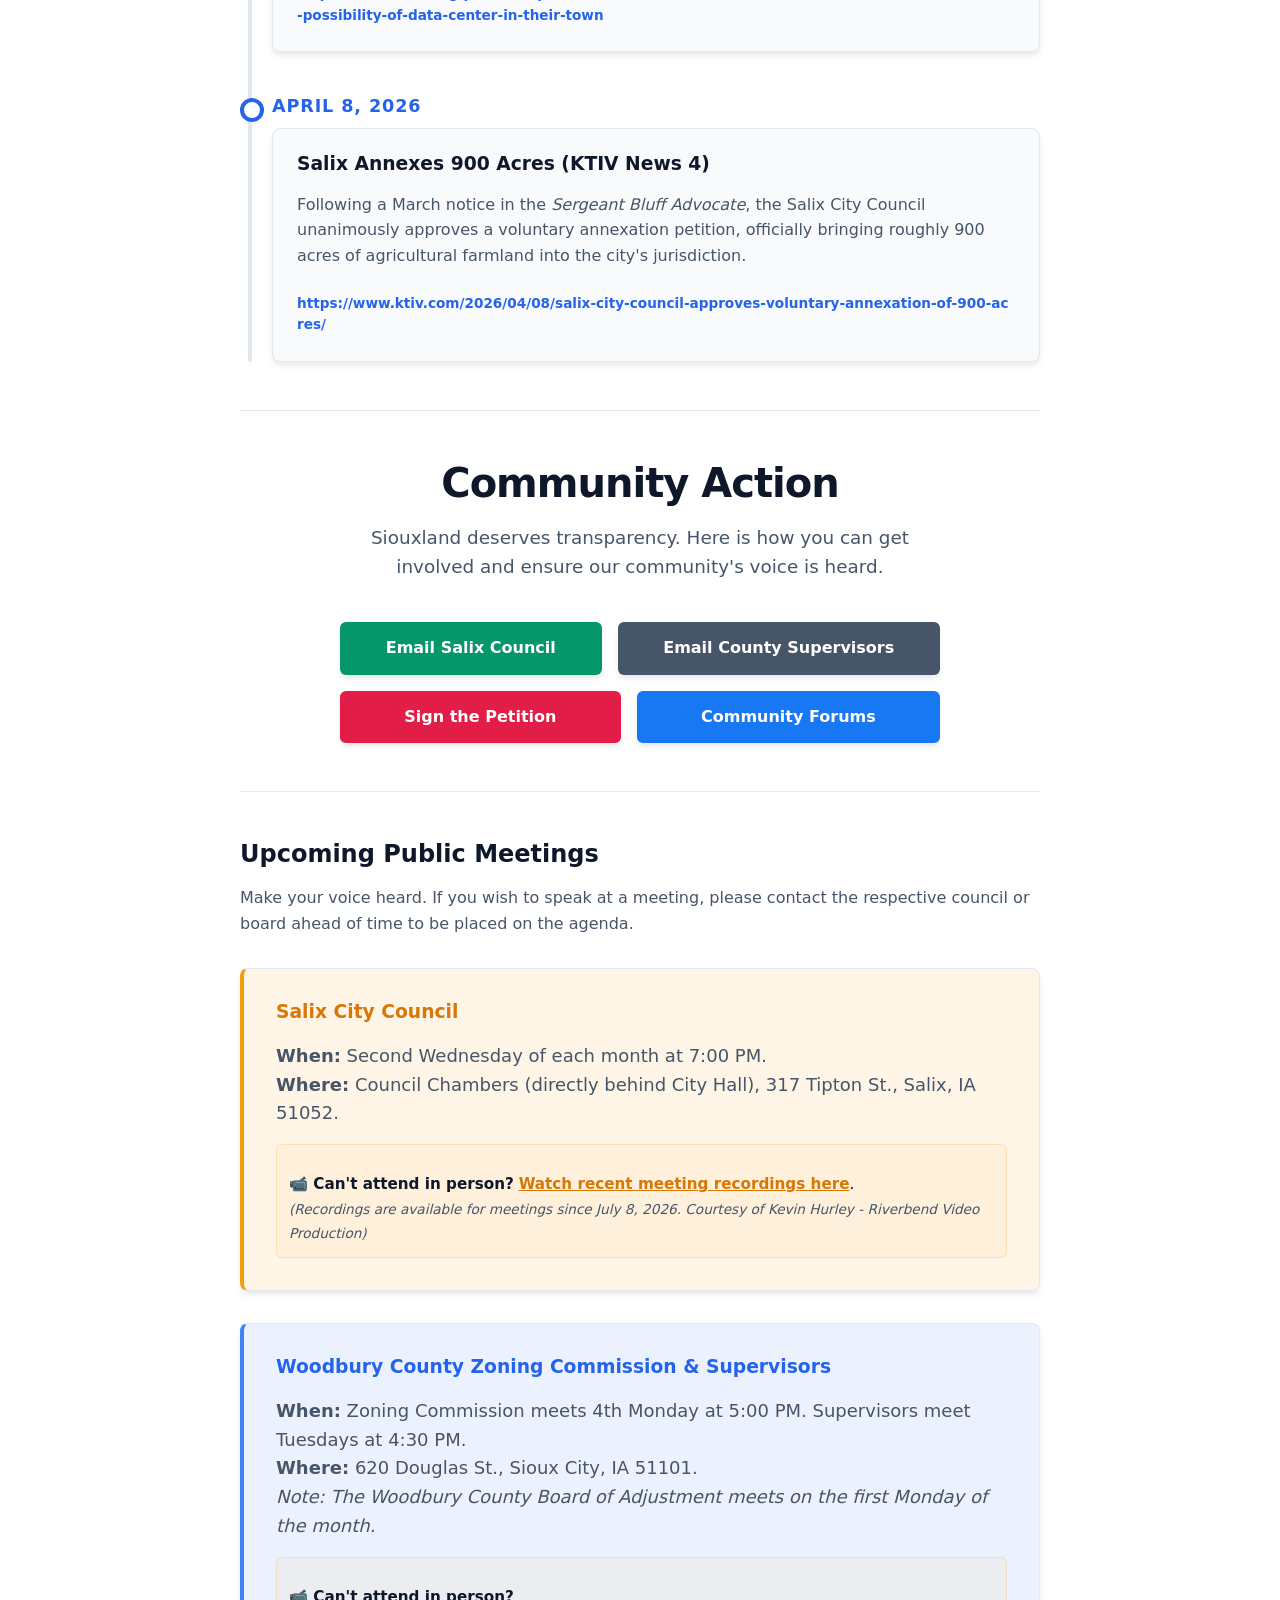
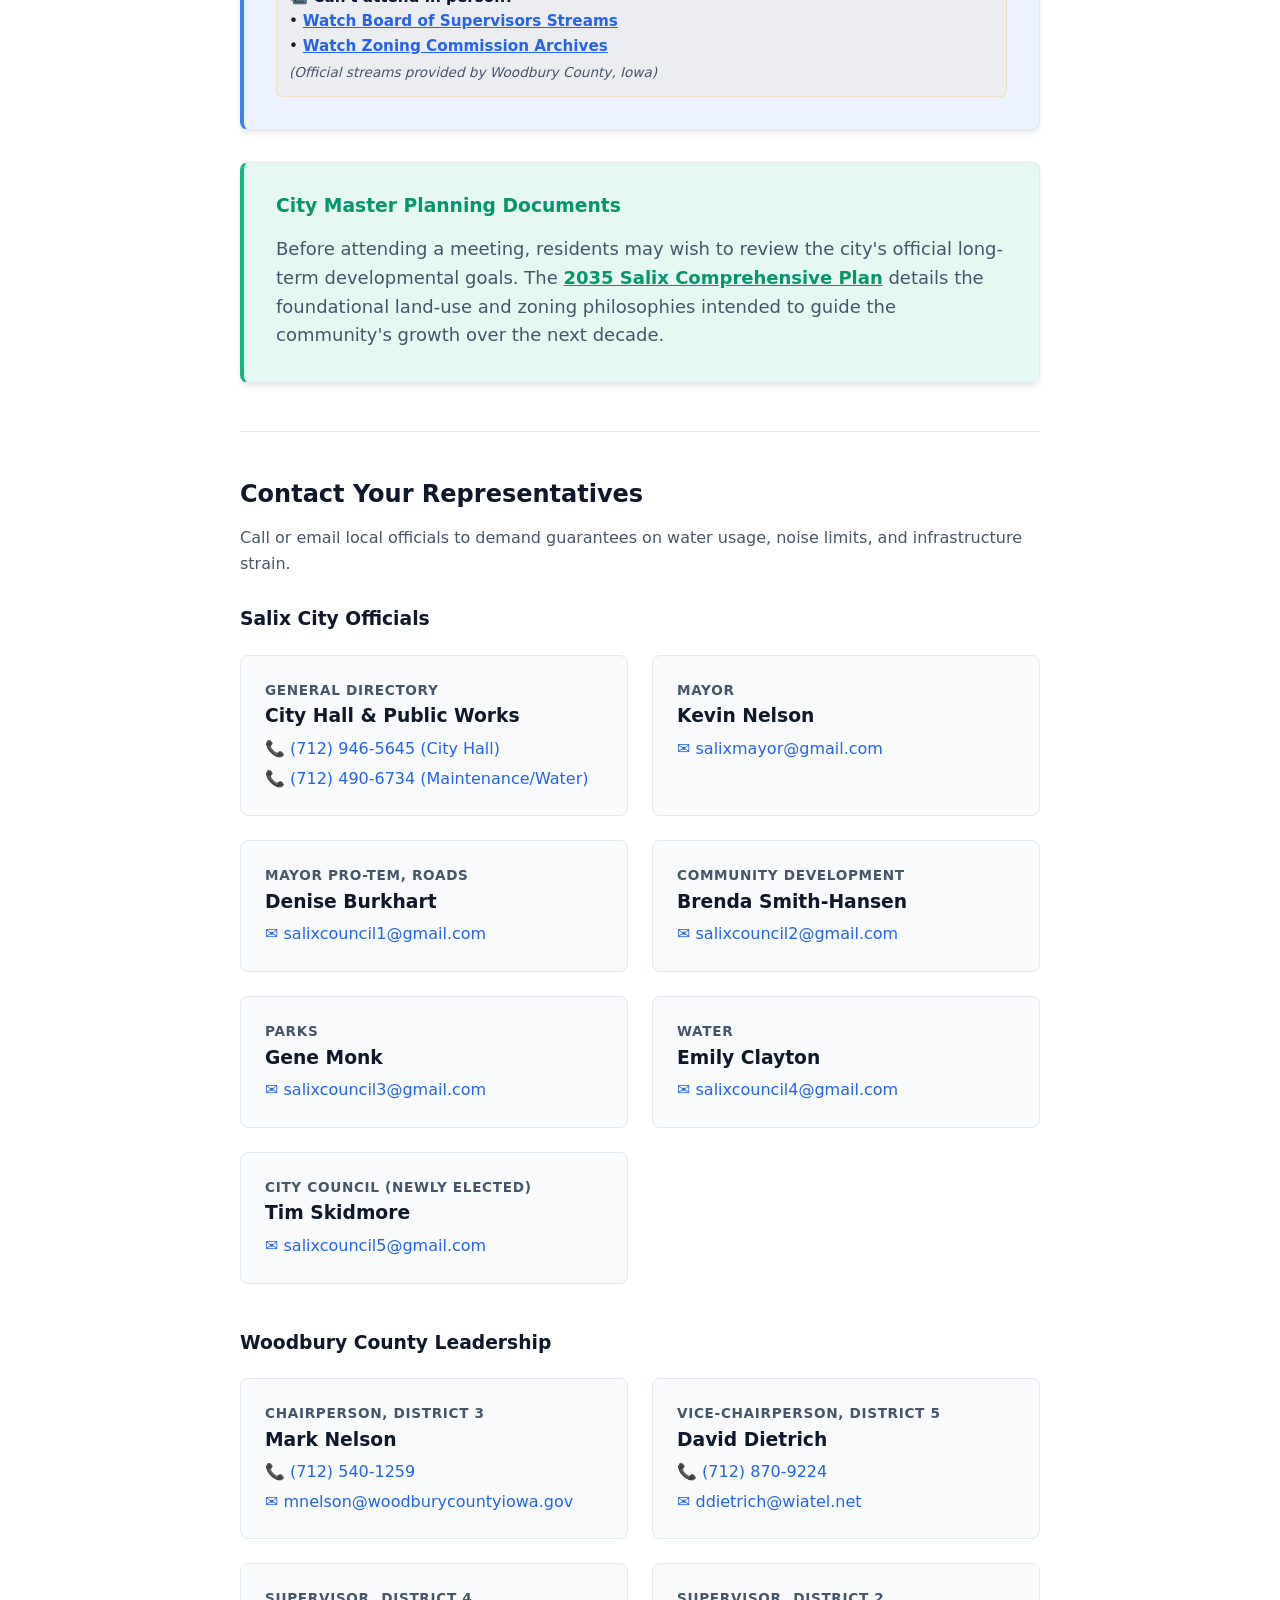
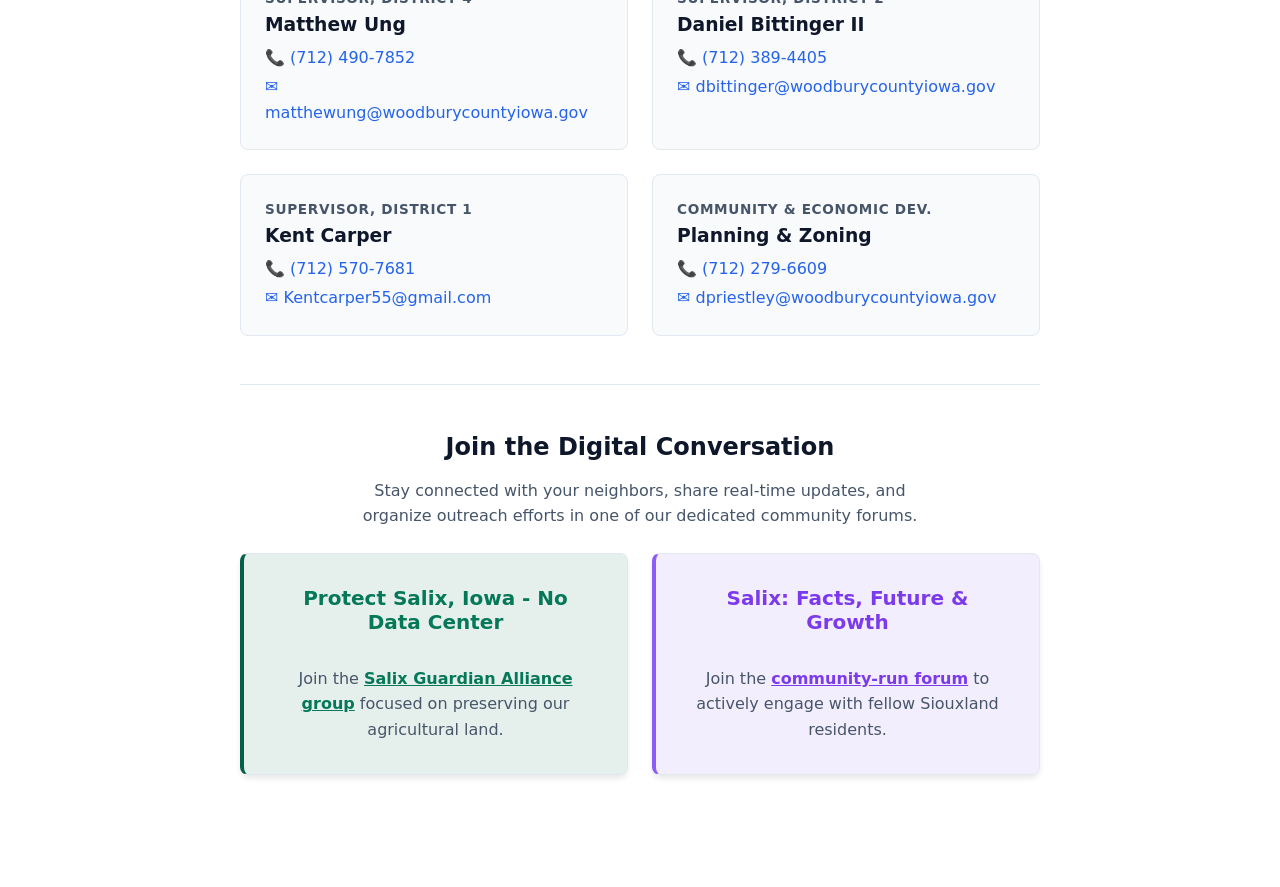
==== commit 63cb52ba: "Update index.html" ====
--- a/index.html
+++ b/index.html
@@ -24,6 +24,8 @@
     <meta property="twitter:description" content="Siouxland deserves transparency, clean water, no noise, and fair benefits. Learn about resource demands, verified news, and ways to take action.">
 
     <link rel="stylesheet" href="assets/main.css?v=3">
+    
+    <!-- Core Loader & Navigation Scripts -->
     <script src="assets/nav.js"></script>
     <script src="assets/loader.js"></script>
 
@@ -60,6 +62,27 @@
              1. HOME SECTION
              ========================================== -->
         <section id="home">
+
+            <!-- Dramatic Auto-Play Video Header (90% width, 5% side gutters) -->
+            <div class="video-hero-spotlight" style="width: 90%; margin: 1rem auto 3.5rem auto; text-align: center;">
+                <video 
+                    autoplay 
+                    muted 
+                    loop 
+                    playsinline 
+                    controls 
+                    preload="metadata"
+                    style="width: 100%; height: auto; border-radius: 8px; box-shadow: 0 12px 32px -4px rgba(0, 0, 0, 0.35); border: 1px solid var(--border-color); display: block;"
+                >
+                    <source src="assets/Salix%20Council%20Meeting%2010%2014%2026%20Computer%20Generated%20Closed%20Caption%20HD%201080p_705_973.mp4" type="video/mp4">
+                    Your browser does not support the video tag.
+                </video>
+                <p class="image-caption" style="margin-top: 0.75rem; font-size: 0.95rem; color: var(--text-muted);">
+                    Salix City Council Meeting (October 14, 2026) &bull; Closed Caption Video Archive
+                </p>
+            </div>
+
+            <!-- Original Opening Hero -->
             <div class="hero-container">
                 <h1>Salix, Iowa Data Center</h1>
 
@@ -133,154 +156,16 @@
 
     </main>
 
-    <!-- Hidden Lightbox Modal -->
+    <!-- Hidden Lightbox Modal Shell -->
     <div id="image-lightbox" class="lightbox" onclick="this.style.display='none'">
         <span class="lightbox-close" aria-label="Close lightbox">&times;</span>
         <img class="lightbox-content" id="lightbox-img" alt="Enlarged view">
         <div class="lightbox-caption" id="lightbox-caption-text"></div>
     </div>
 
-    <!-- Lightbox Script -->
-    <script>
-        function openLightbox(imgElement) {
-            const lightbox = document.getElementById('image-lightbox');
-            const lightboxImg = document.getElementById('lightbox-img');
-            const lightboxCaption = document.getElementById('lightbox-caption-text');
-            
-            lightbox.style.display = "flex";
-            lightboxImg.src = imgElement.src;
-            lightboxImg.alt = imgElement.alt;
-            
-            const dataCaption = imgElement.getAttribute('data-caption');
-            const captionSibling = imgElement.nextElementSibling;
-
-            if (dataCaption) {
-                lightboxCaption.textContent = dataCaption;
-                lightboxCaption.style.display = "block";
-            } else if (captionSibling && captionSibling.classList.contains('image-caption')) {
-                lightboxCaption.textContent = captionSibling.textContent;
-                lightboxCaption.style.display = "block";
-            } else {
-                lightboxCaption.textContent = imgElement.alt || '';
-            }
-        }
-    </script>
-
-    <!-- Strict Dynamic Bing News RSS Script -->
-    <script>
-        // Listens for the custom event fired by loader.js instead of DOMContentLoaded
-        document.addEventListener('SectionsLoaded', () => {
-            const newsContainer = document.getElementById('live-news-feed');
-            const loadingText = document.getElementById('news-loading');
-            const searchInput = document.getElementById('news-search');
-            const searchBtn = document.getElementById('search-btn');
-
-            if (!newsContainer) return; // Failsafe in case news.html fails to load
-
-            function renderCards(articles) {
-                newsContainer.innerHTML = '';
-                articles.slice(0, 4).forEach(article => {
-                    const dateStr = article.pubDate.toLocaleDateString('en-US', {
-                        month: 'short', day: 'numeric', year: 'numeric'
-                    });
-
-                    const card = document.createElement('div');
-                    card.className = 'card';
-                    card.style.borderTop = '4px solid var(--accent)';
-                    card.innerHTML = `
-                        <span class="news-date">${dateStr} &bull; ${article.source}</span>
-                        <h3 style="margin-top: 0; font-size: 1.15rem; line-height: 1.4;">${article.title}</h3>
-                        <a href="${article.link}" target="_blank" rel="noopener noreferrer" class="news-link" aria-label="Read full article: ${article.title.replace(/"/g, '&quot;')}">Read Full Article &rarr;</a>
-                    `;
-                    newsContainer.appendChild(card);
-                });
-            }
-
-            async function fetchLiveNews(filterTerm = '') {
-                newsContainer.innerHTML = '';
-                loadingText.style.display = 'block';
-                loadingText.textContent = 'Fetching the latest coverage from Bing News...';
-                newsContainer.appendChild(loadingText);
-
-                let query = 'Salix Iowa data center';
-                const term = filterTerm.trim();
-                if (term !== '') {
-                    query += ` ${term}`;
-                }
-
-                const bingWebUrl = `https://www.bing.com/news/search?q=${encodeURIComponent(query)}`;
-                const bingRssUrl = `${bingWebUrl}&format=rss`;
-                const proxyUrl = `https://api.allorigins.win/get?url=${encodeURIComponent(bingRssUrl)}&_t=${Date.now()}`;
-
-                try {
-                    const res = await fetch(proxyUrl, { cache: "no-store" });
-                    if (!res.ok) throw new Error('Proxy network error');
-                    
-                    const data = await res.json();
-                    const xmlString = data.contents;
-                    if (!xmlString) throw new Error('Empty payload returned from proxy');
-
-                    const parser = new DOMParser();
-                    const xmlDoc = parser.parseFromString(xmlString, 'text/xml');
-                    
-                    if (xmlDoc.getElementsByTagName('parsererror').length > 0) throw new Error('XML parsing failed');
-
-                    const items = xmlDoc.getElementsByTagName('item');
-                    let articles = Array.from(items).map(item => ({
-                        title: item.getElementsByTagName('title')[0]?.textContent || 'Untitled Article',
-                        link: item.getElementsByTagName('link')[0]?.textContent || '#',
-                        pubDate: new Date(item.getElementsByTagName('pubDate')[0]?.textContent || 0),
-                        source: 'Bing News'
-                    })).filter(art => art.pubDate.getTime() > 0);
-
-                    // Sort newest first
-                    articles.sort((a, b) => b.pubDate - a.pubDate);
-
-                    // De-duplicate by normalized title
-                    const uniqueArticles = [];
-                    const seenTitles = new Set();
-                    for (const art of articles) {
-                        const normalized = art.title.trim().toLowerCase();
-                        if (!seenTitles.has(normalized)) {
-                            seenTitles.add(normalized);
-                            uniqueArticles.push(art);
-                        }
-                    }
-
-                    if (uniqueArticles.length > 0) {
-                        renderCards(uniqueArticles);
-                    } else {
-                        newsContainer.innerHTML = `
-                            <div style="grid-column: 1 / -1; text-align: center; padding: 2.5rem 1rem; background-color: var(--card-bg); border: 1px solid var(--border-color); border-radius: 8px;">
-                                <p class="loading-text" style="margin-bottom: 0.75rem;">No live articles found matching "<strong>${filterTerm}</strong>".</p>
-                                <a href="${bingWebUrl}" target="_blank" rel="noopener noreferrer" style="color: var(--accent); font-weight: 600; text-decoration: underline;">Open live Bing News search directly &rarr;</a>
-                            </div>
-                        `;
-                    }
-
-                } catch (err) {
-                    console.error('Bing fetch error:', err);
-                    newsContainer.innerHTML = `
-                        <div style="grid-column: 1 / -1; text-align: center; padding: 2.5rem 1rem; background-color: var(--card-bg); border: 1px solid var(--border-color); border-radius: 8px;">
-                            <p class="loading-text" style="margin-bottom: 0.75rem;">Live news preview is temporarily unreachable.</p>
-                            <a href="${bingWebUrl}" target="_blank" rel="noopener noreferrer" style="color: var(--accent); font-weight: 600; text-decoration: underline;">View live Salix data center coverage on Bing News &rarr;</a>
-                        </div>
-                    `;
-                }
-            }
-
-            fetchLiveNews();
-
-            searchBtn.addEventListener('click', () => fetchLiveNews(searchInput.value));
-            searchInput.addEventListener('keypress', (e) => {
-                if (e.key === 'Enter') {
-                    fetchLiveNews(searchInput.value);
-                }
-            });
-        });
-    </script>
-
-    <!-- Global Components (Theme, Font Sizing, Cursor Trailer) -->
+    <!-- Modular Feature Scripts -->
+    <script src="assets/lightbox.js"></script>
+    <script src="assets/news.js"></script>
     <script src="assets/components.js"></script>
 </body>
 </html>
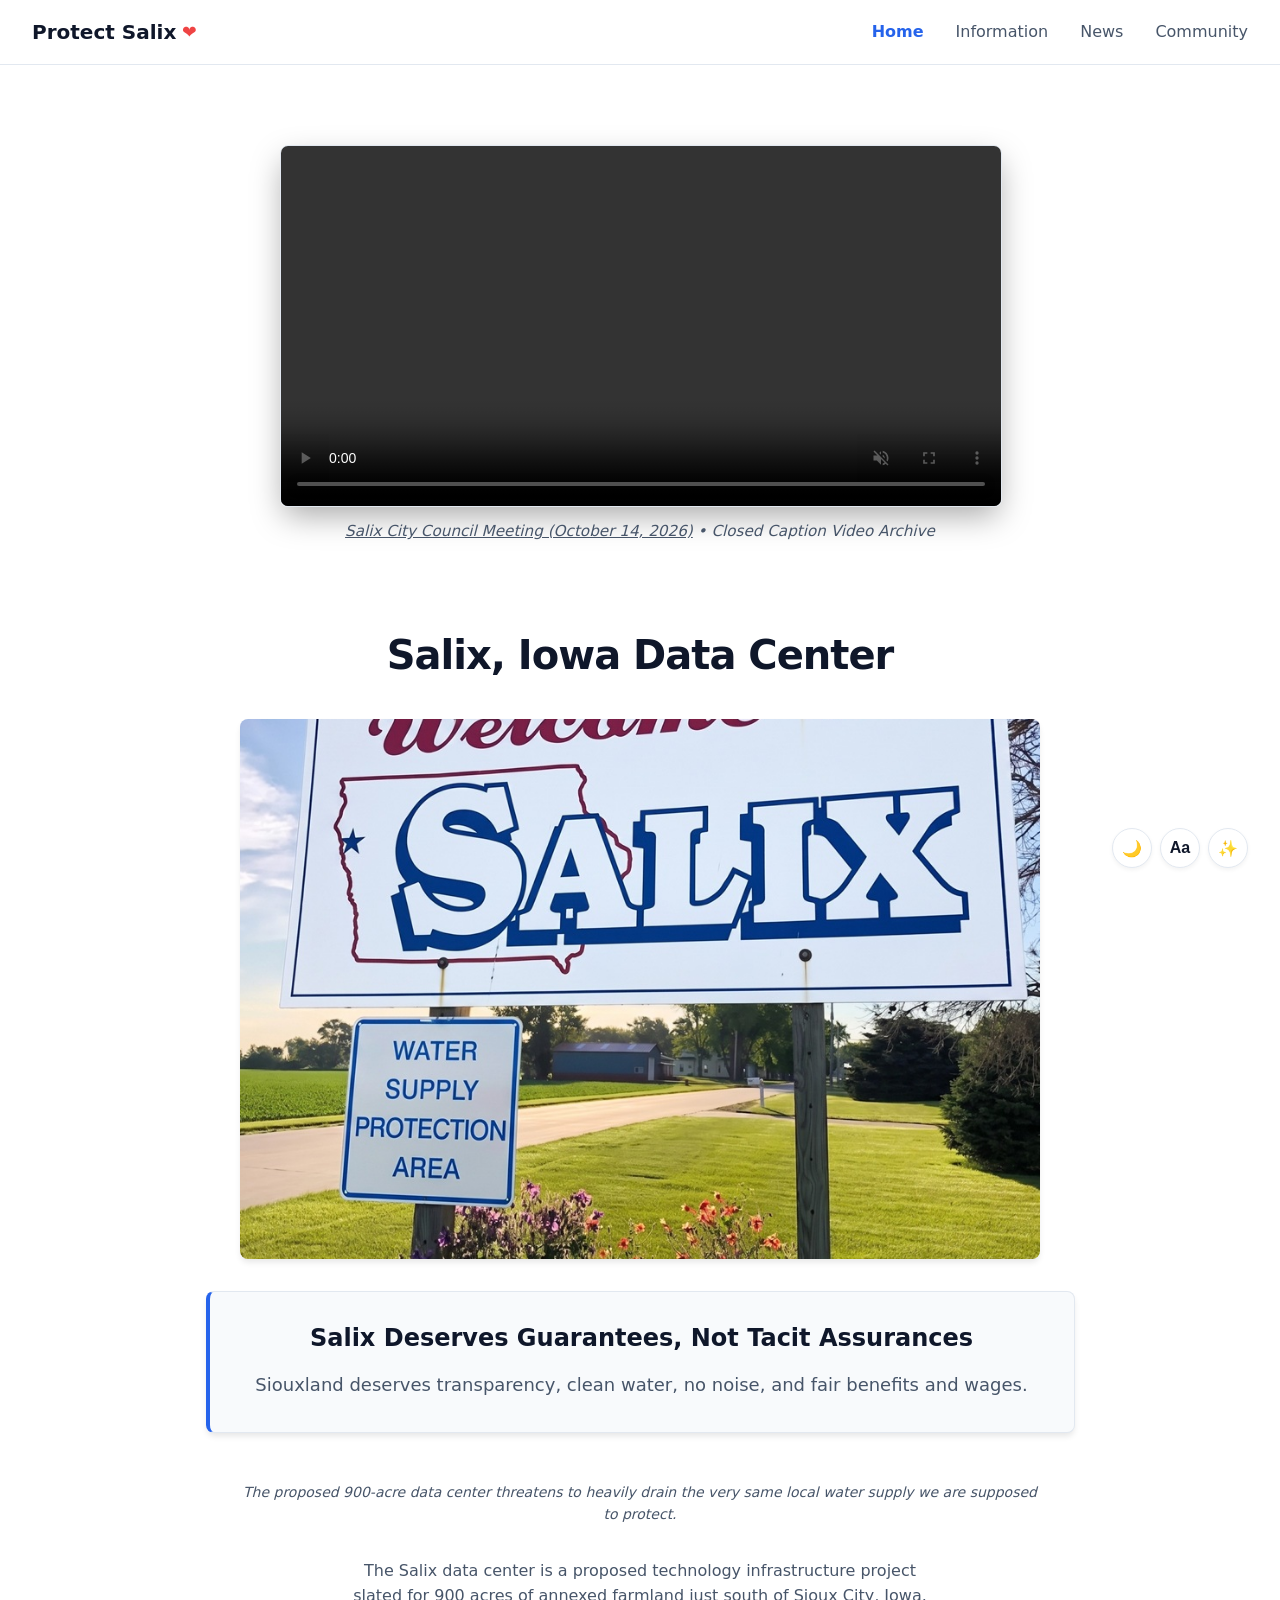
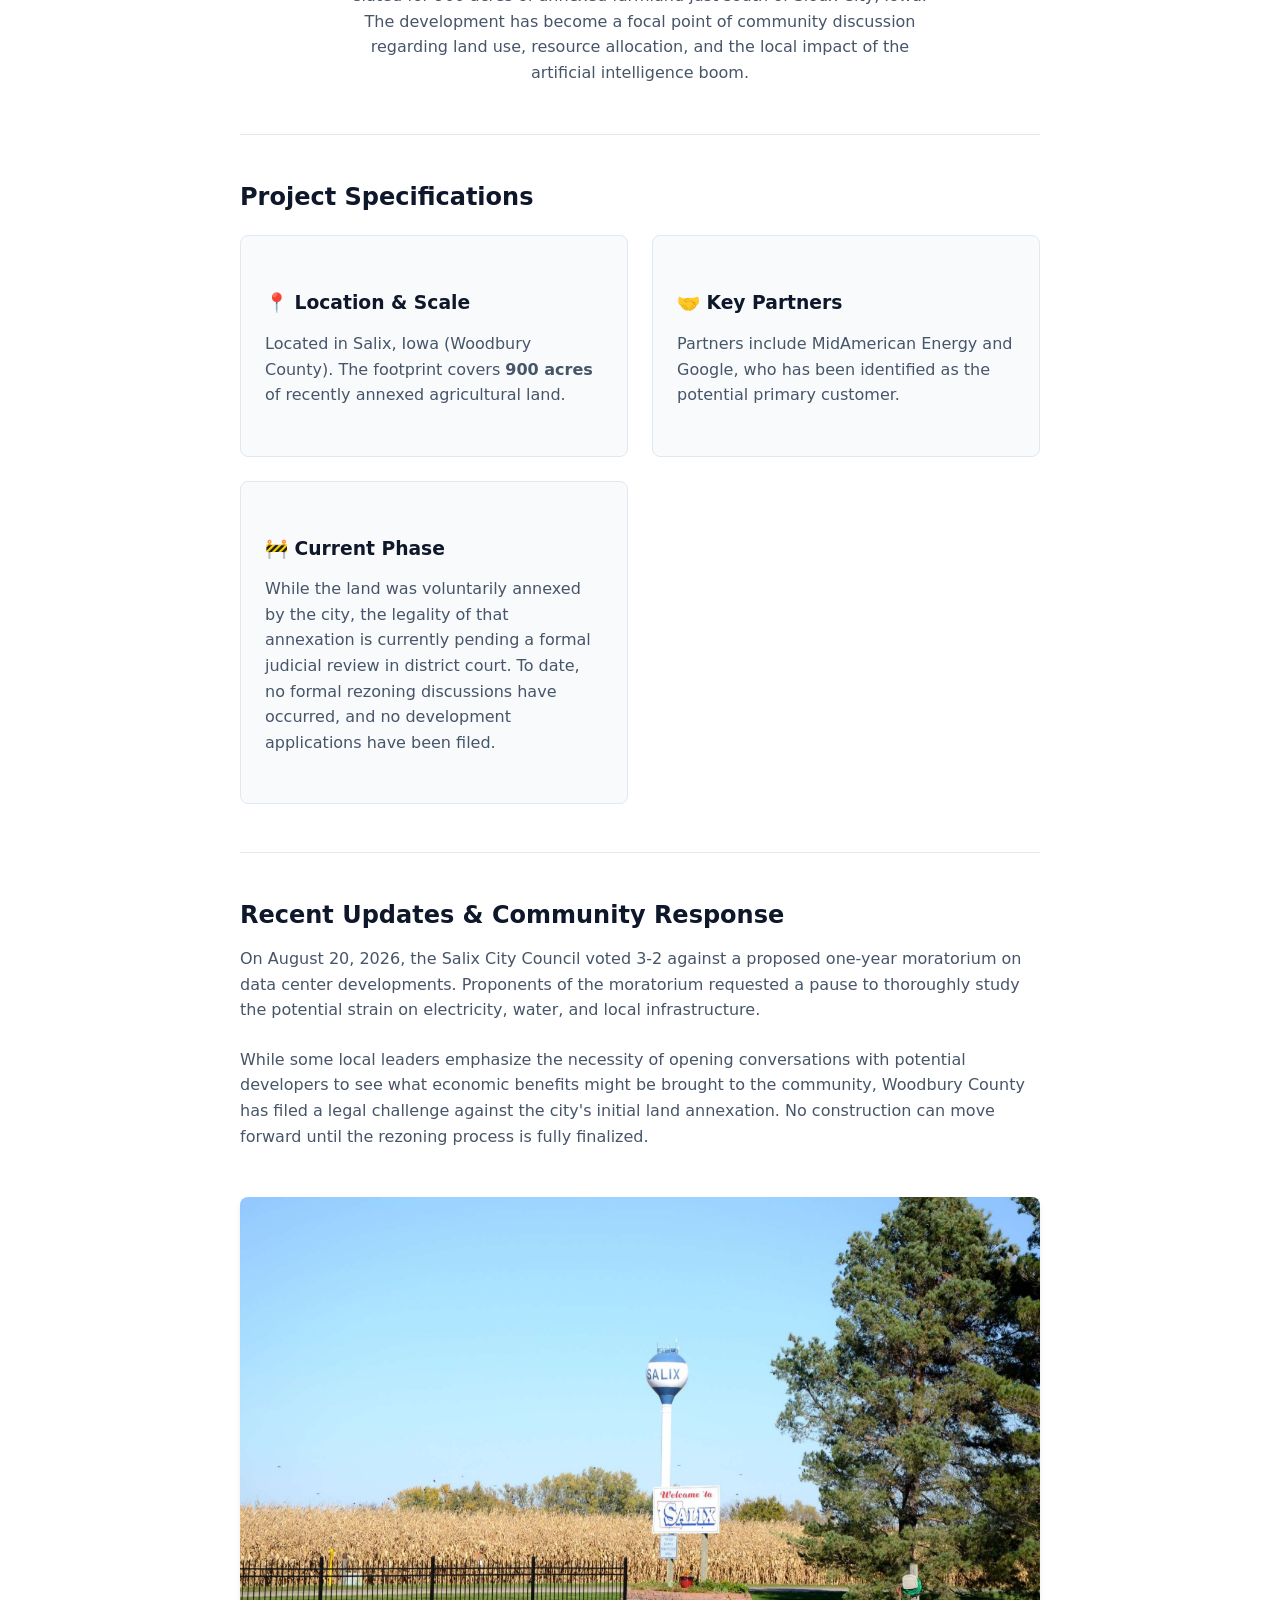
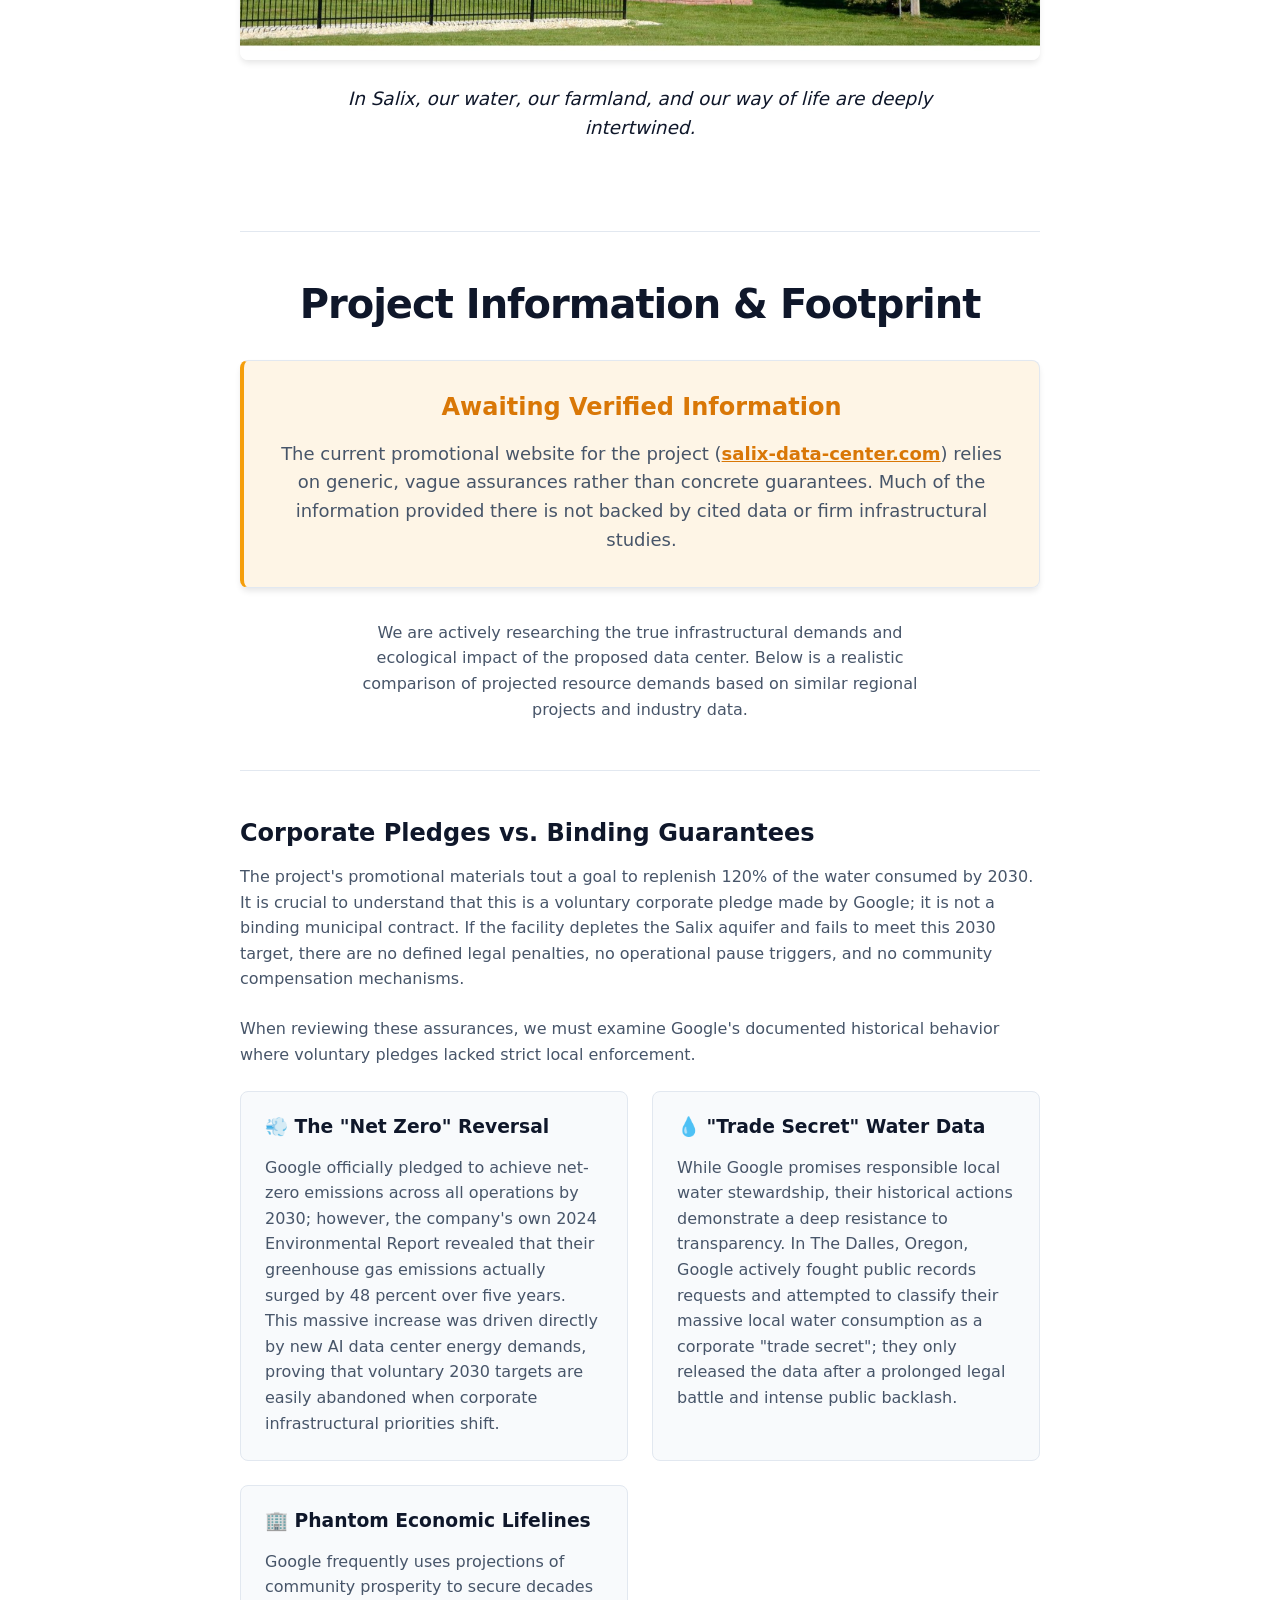
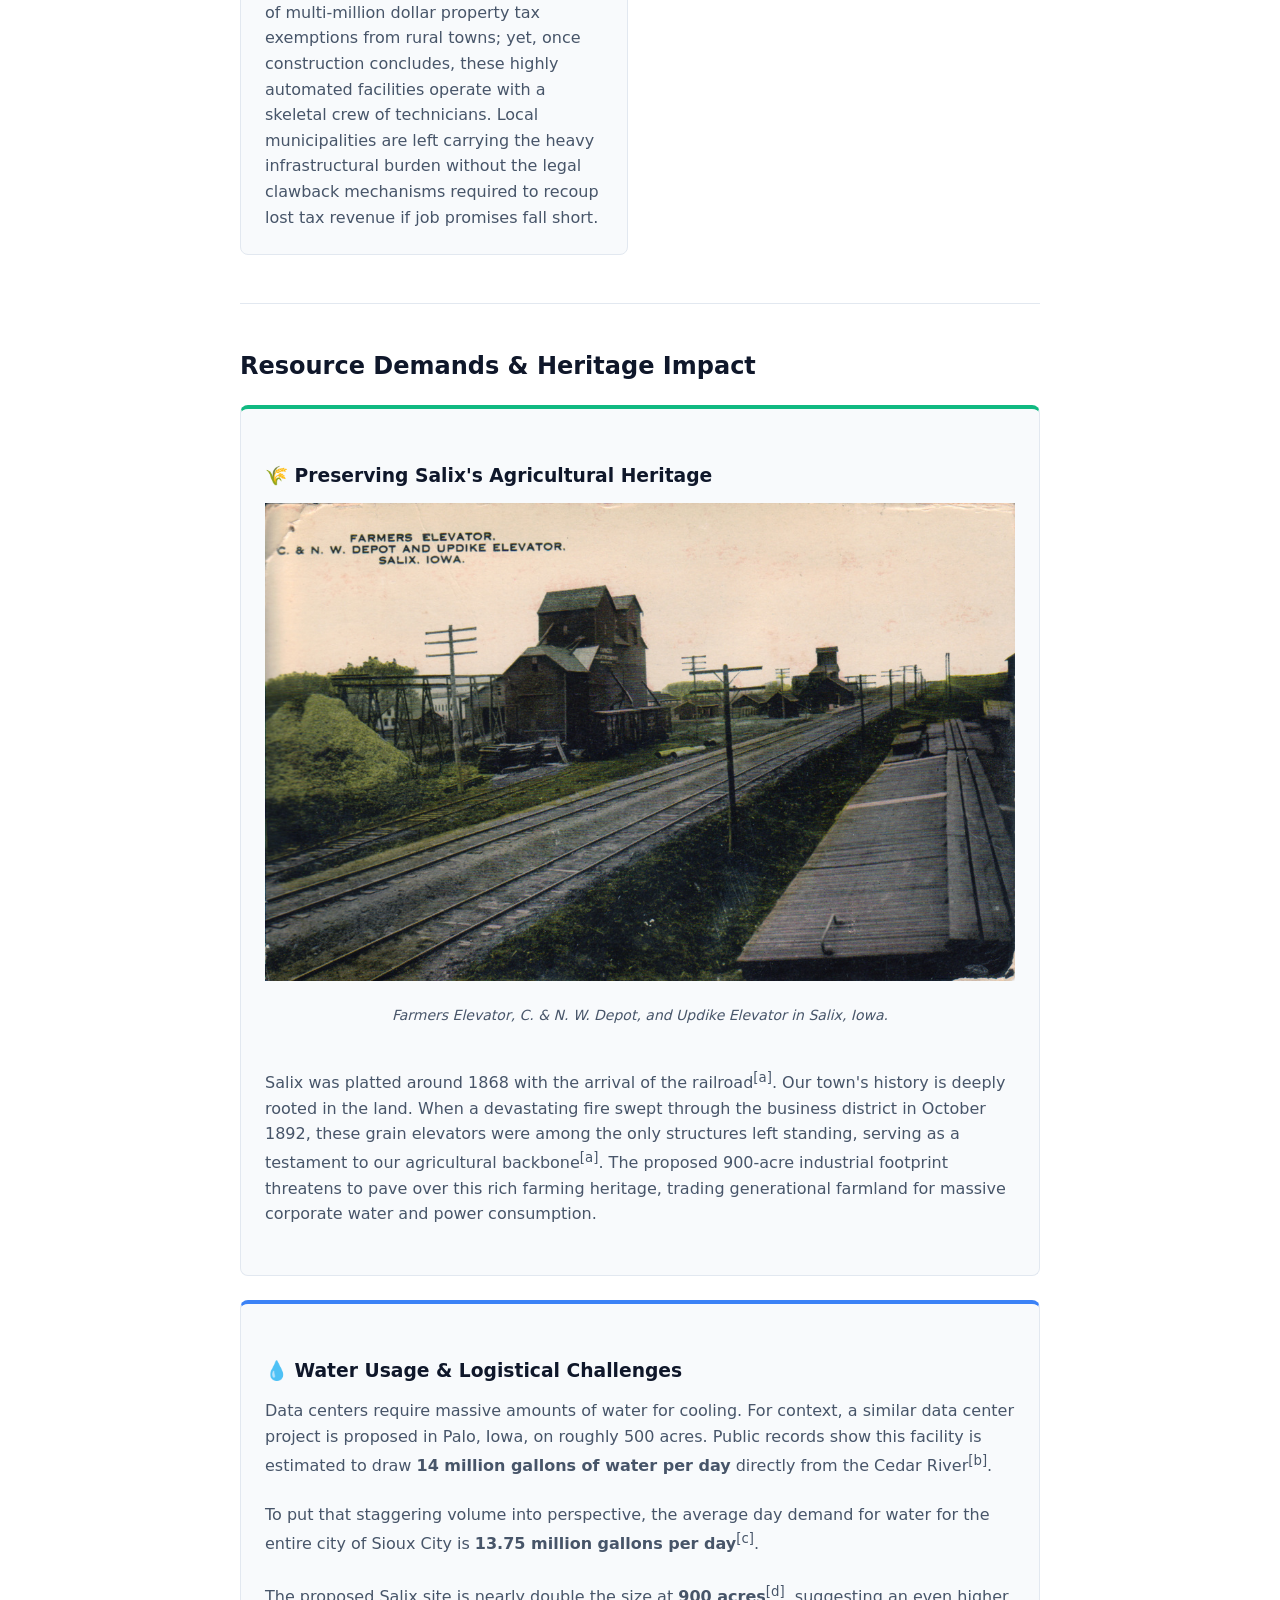
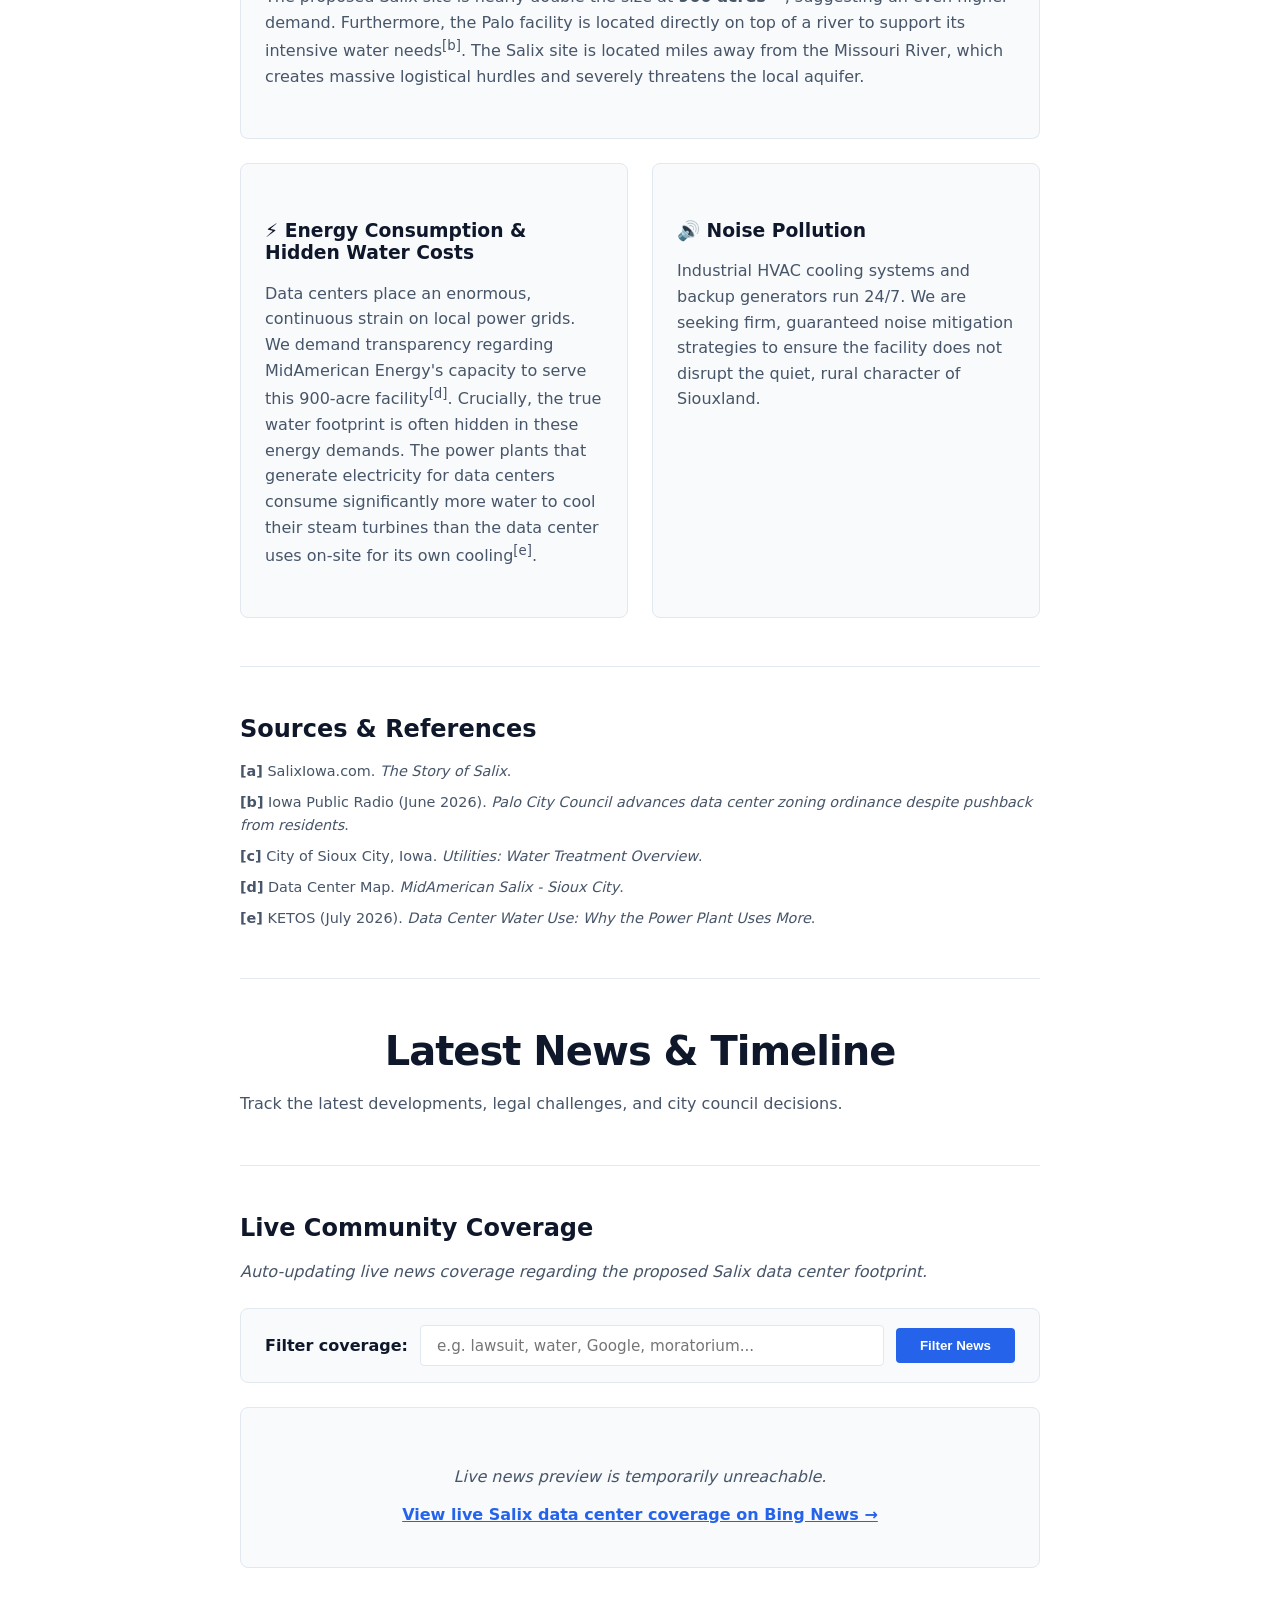
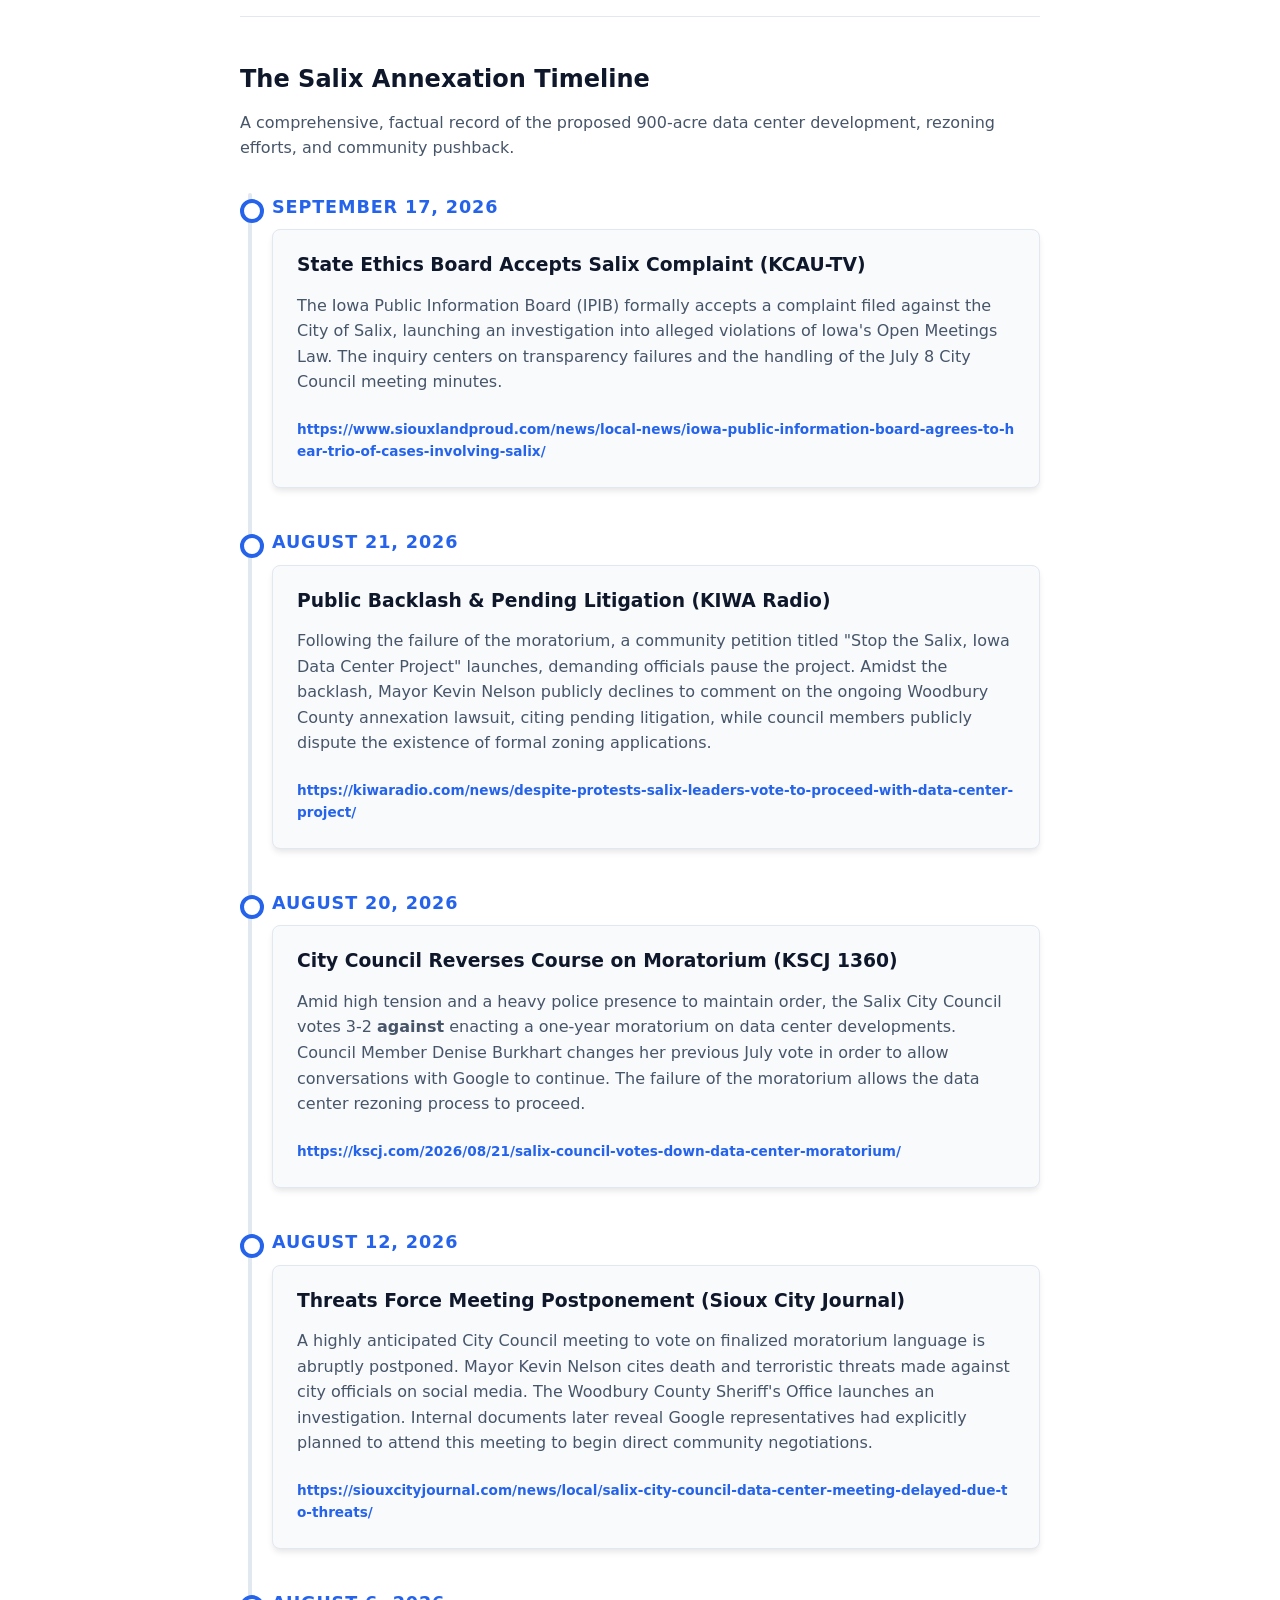
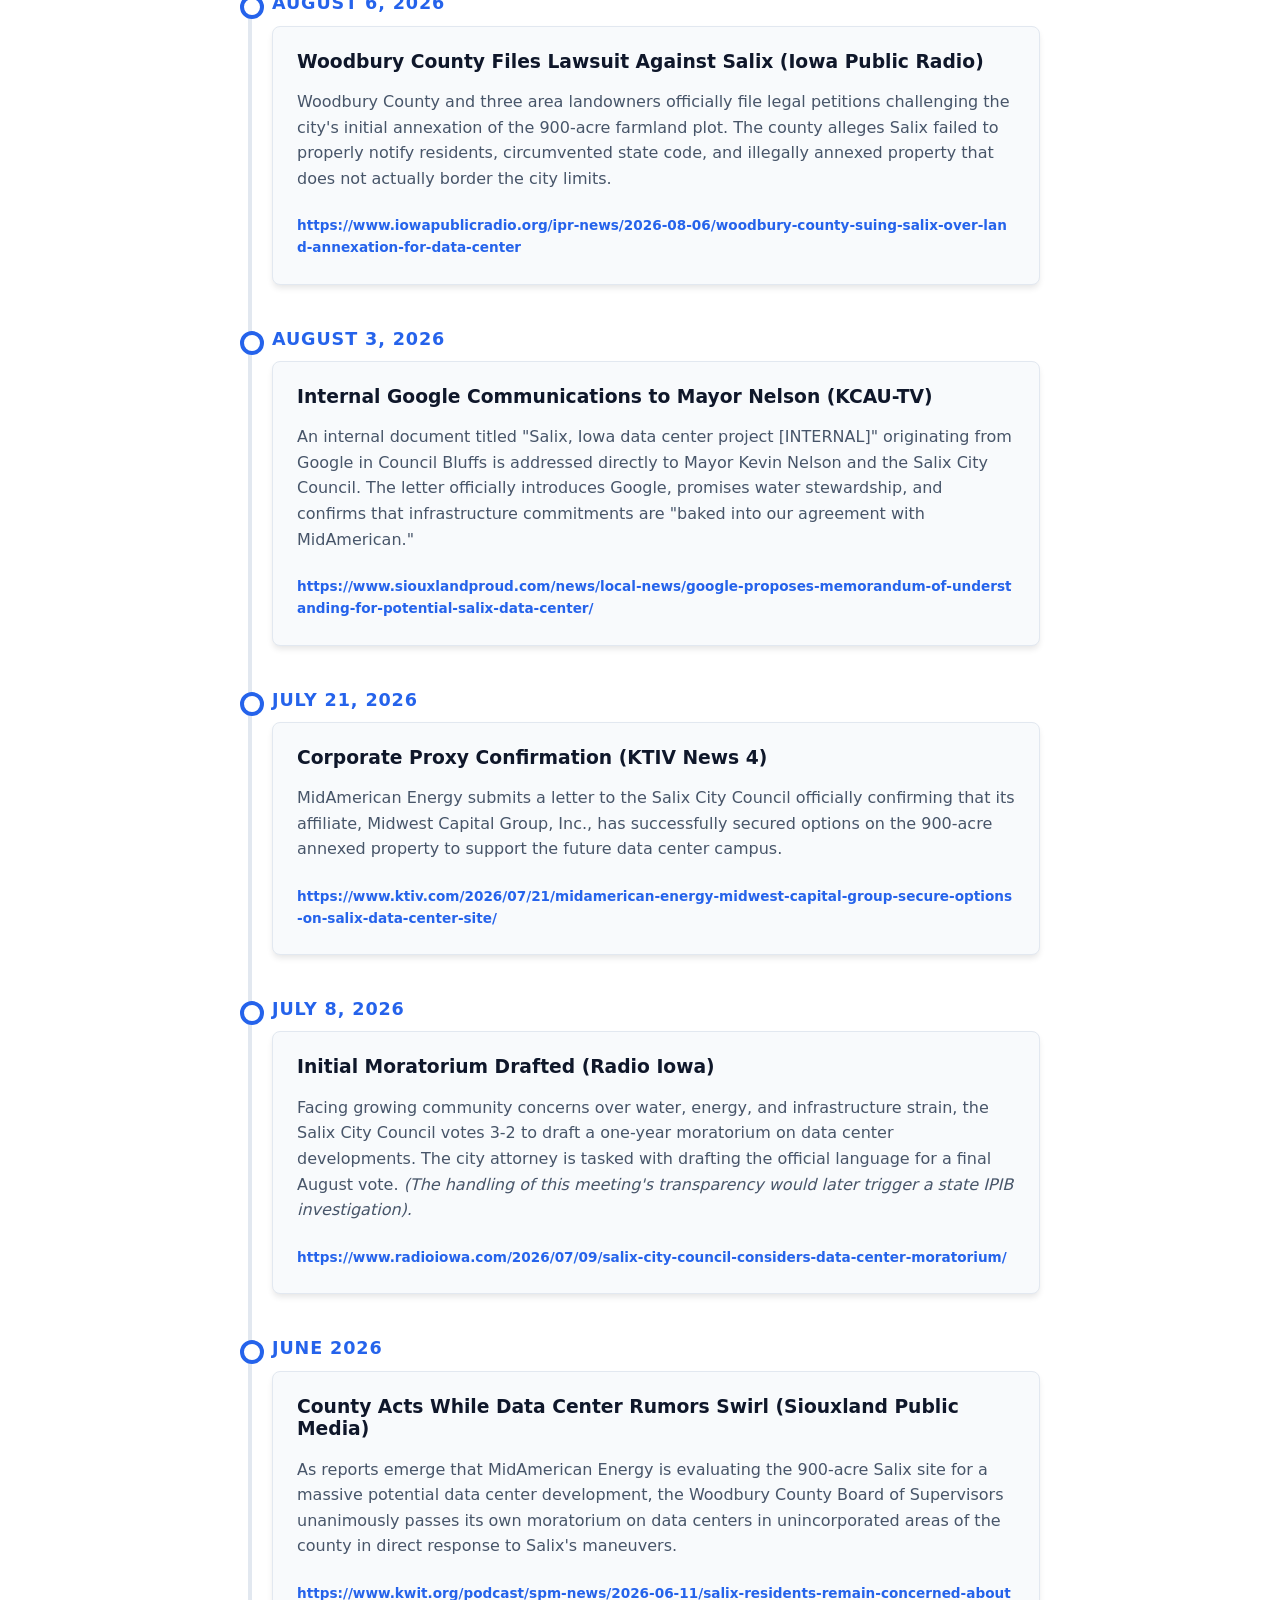
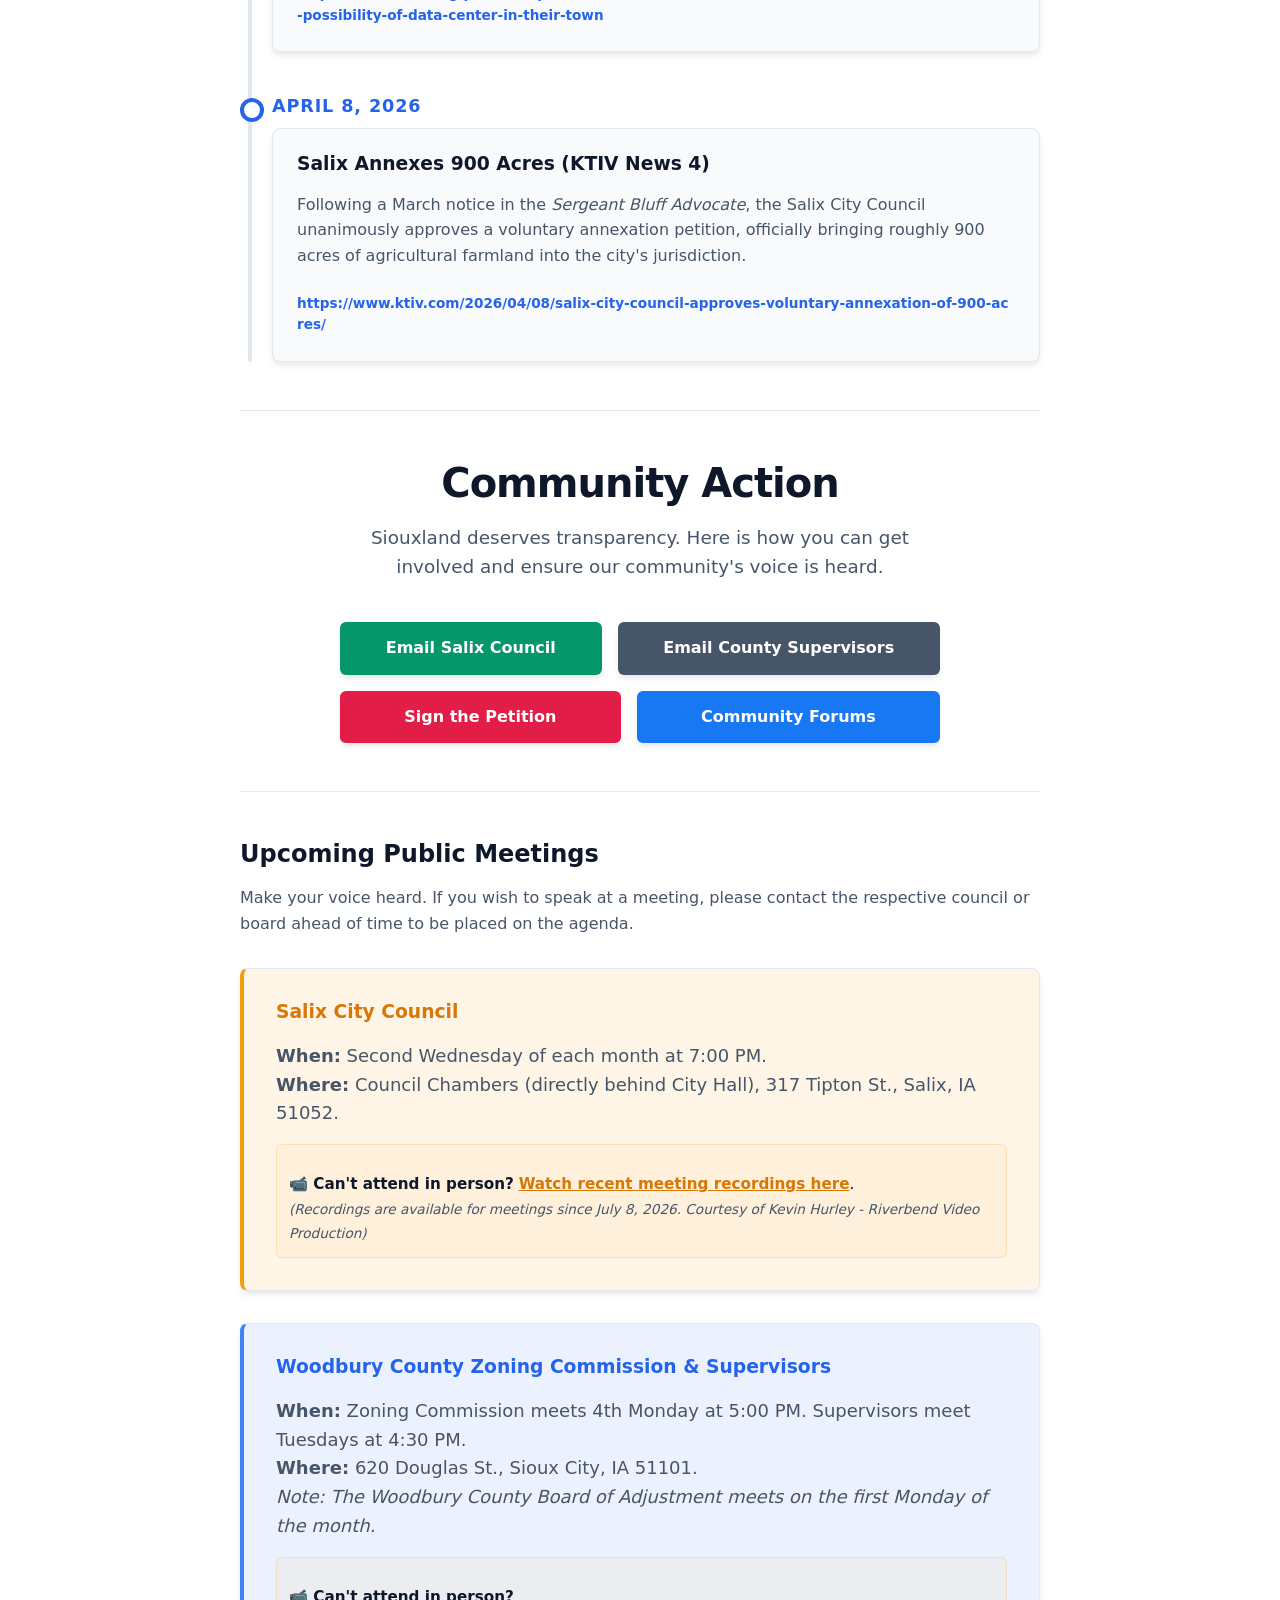
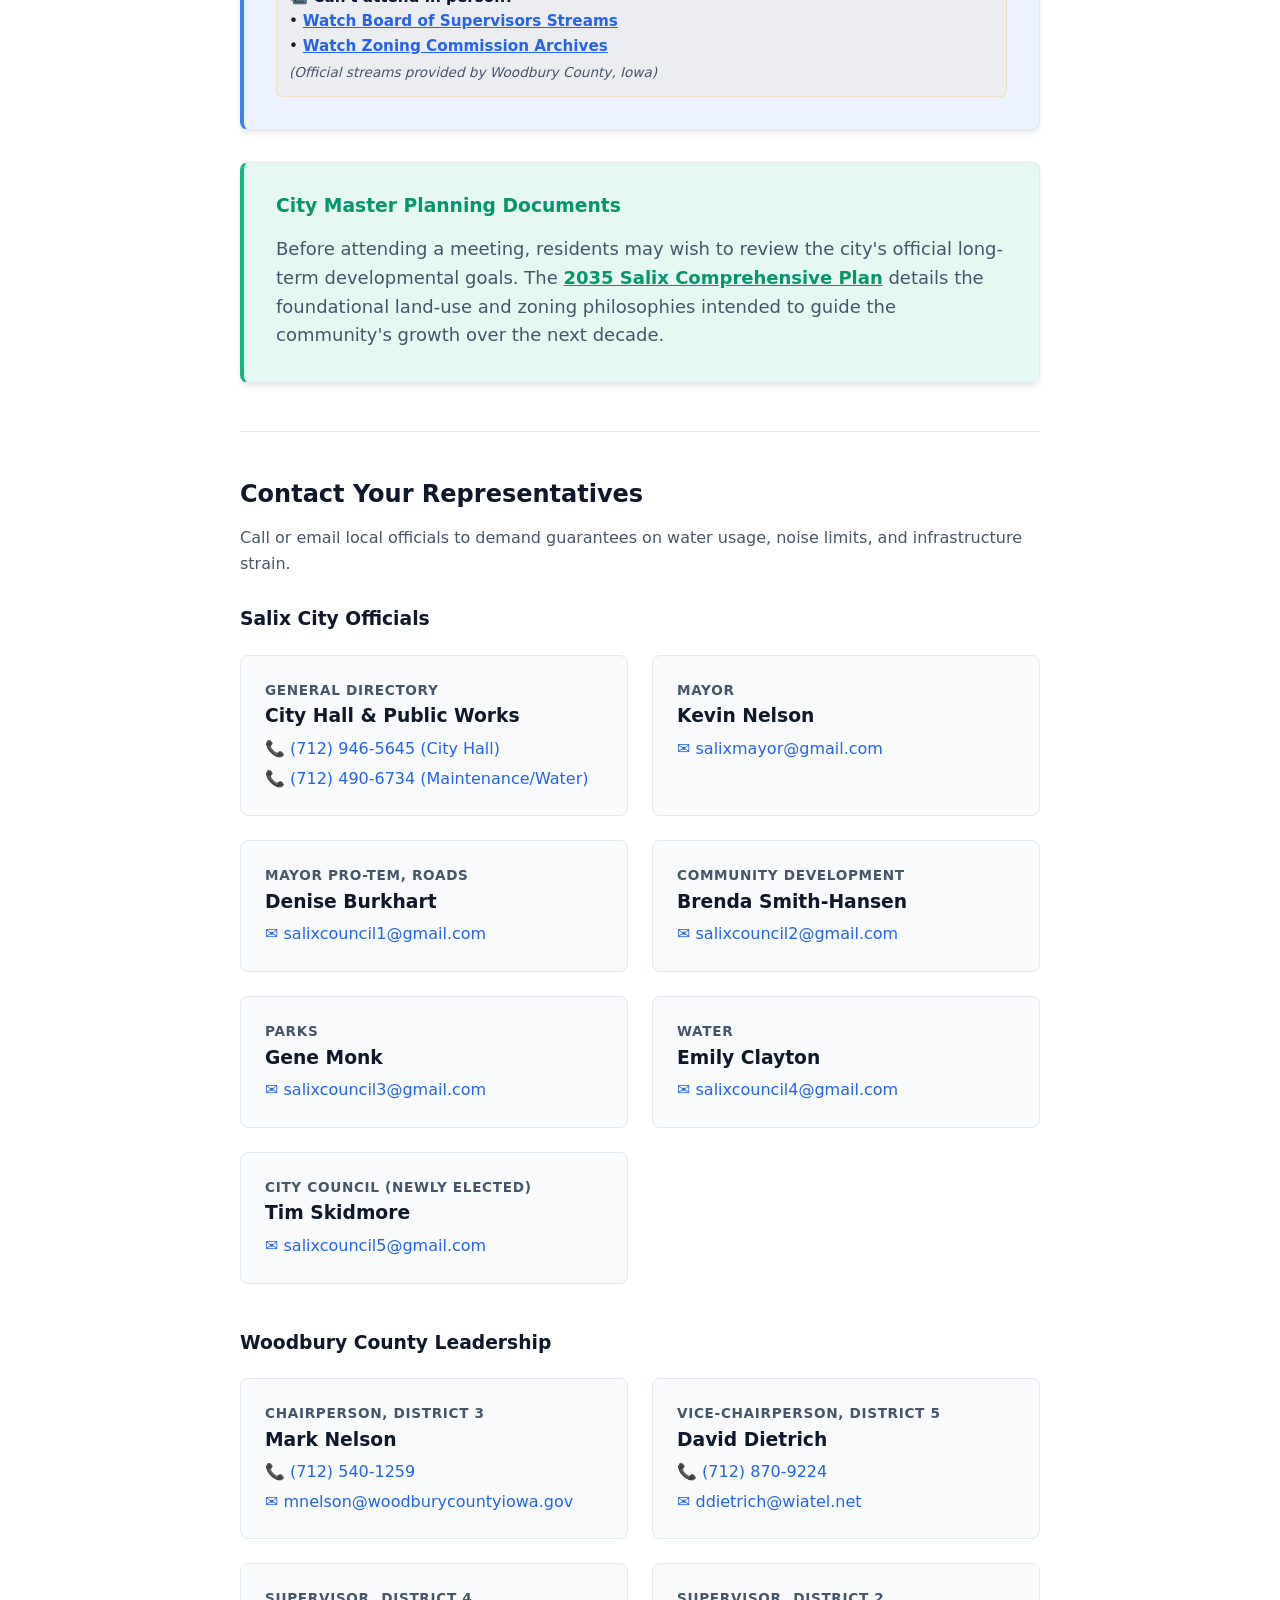
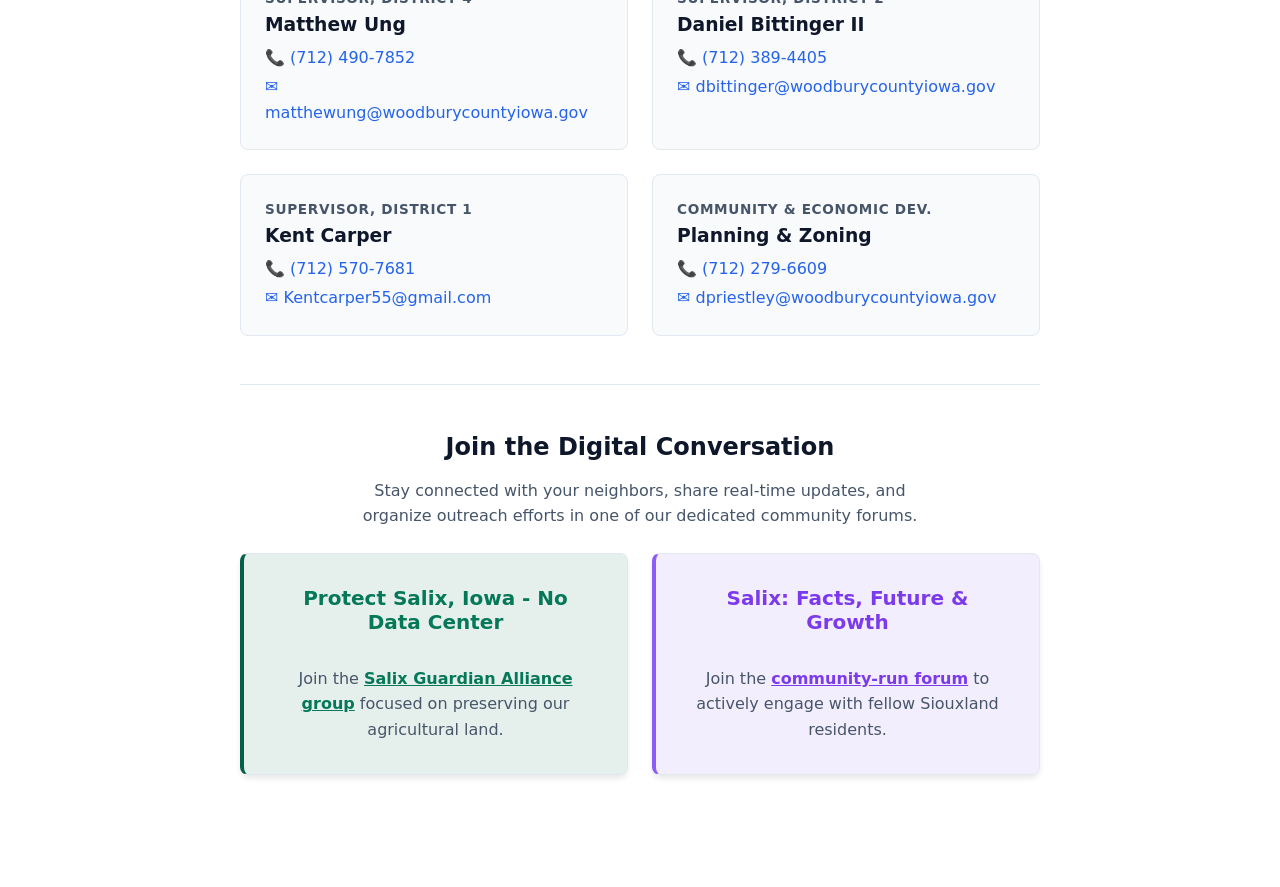
==== commit 8342b642: "Update index.html" ====
--- a/index.html
+++ b/index.html
@@ -78,7 +78,7 @@
                     Your browser does not support the video tag.
                 </video>
                 <p class="image-caption" style="margin-top: 0.75rem; font-size: 0.95rem; color: var(--text-muted);">
-                    Salix City Council Meeting (October 14, 2026) &bull; Closed Caption Video Archive
+                    <a href="https://youtu.be/iPmjooDoqnU?si=3FhkqZNpygr6_24v&t=705" target="_blank" rel="noopener noreferrer" style="color: inherit; text-decoration: underline; font-weight: 500; transition: opacity 0.2s;" onmouseover="this.style.opacity='0.8'" onmouseout="this.style.opacity='1'">Salix City Council Meeting (October 14, 2026)</a> &bull; Closed Caption Video Archive
                 </p>
             </div>
 
